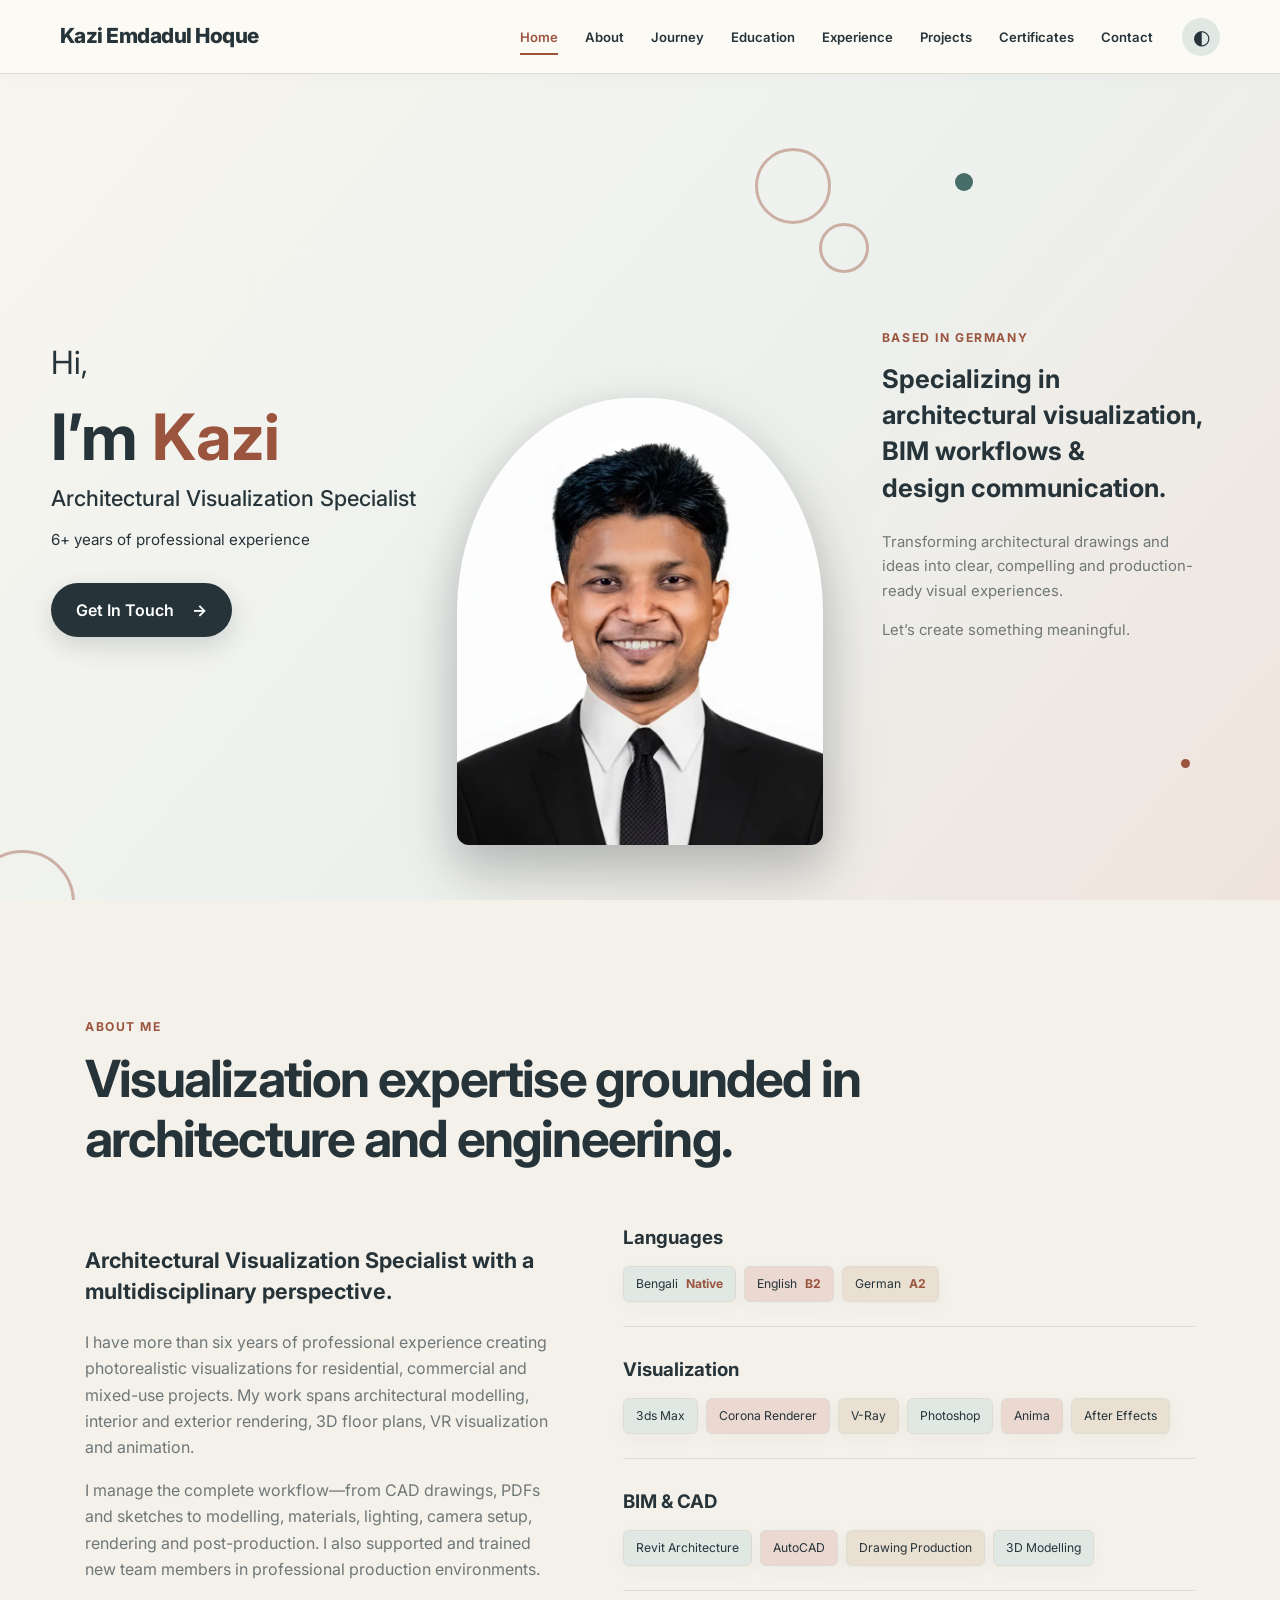
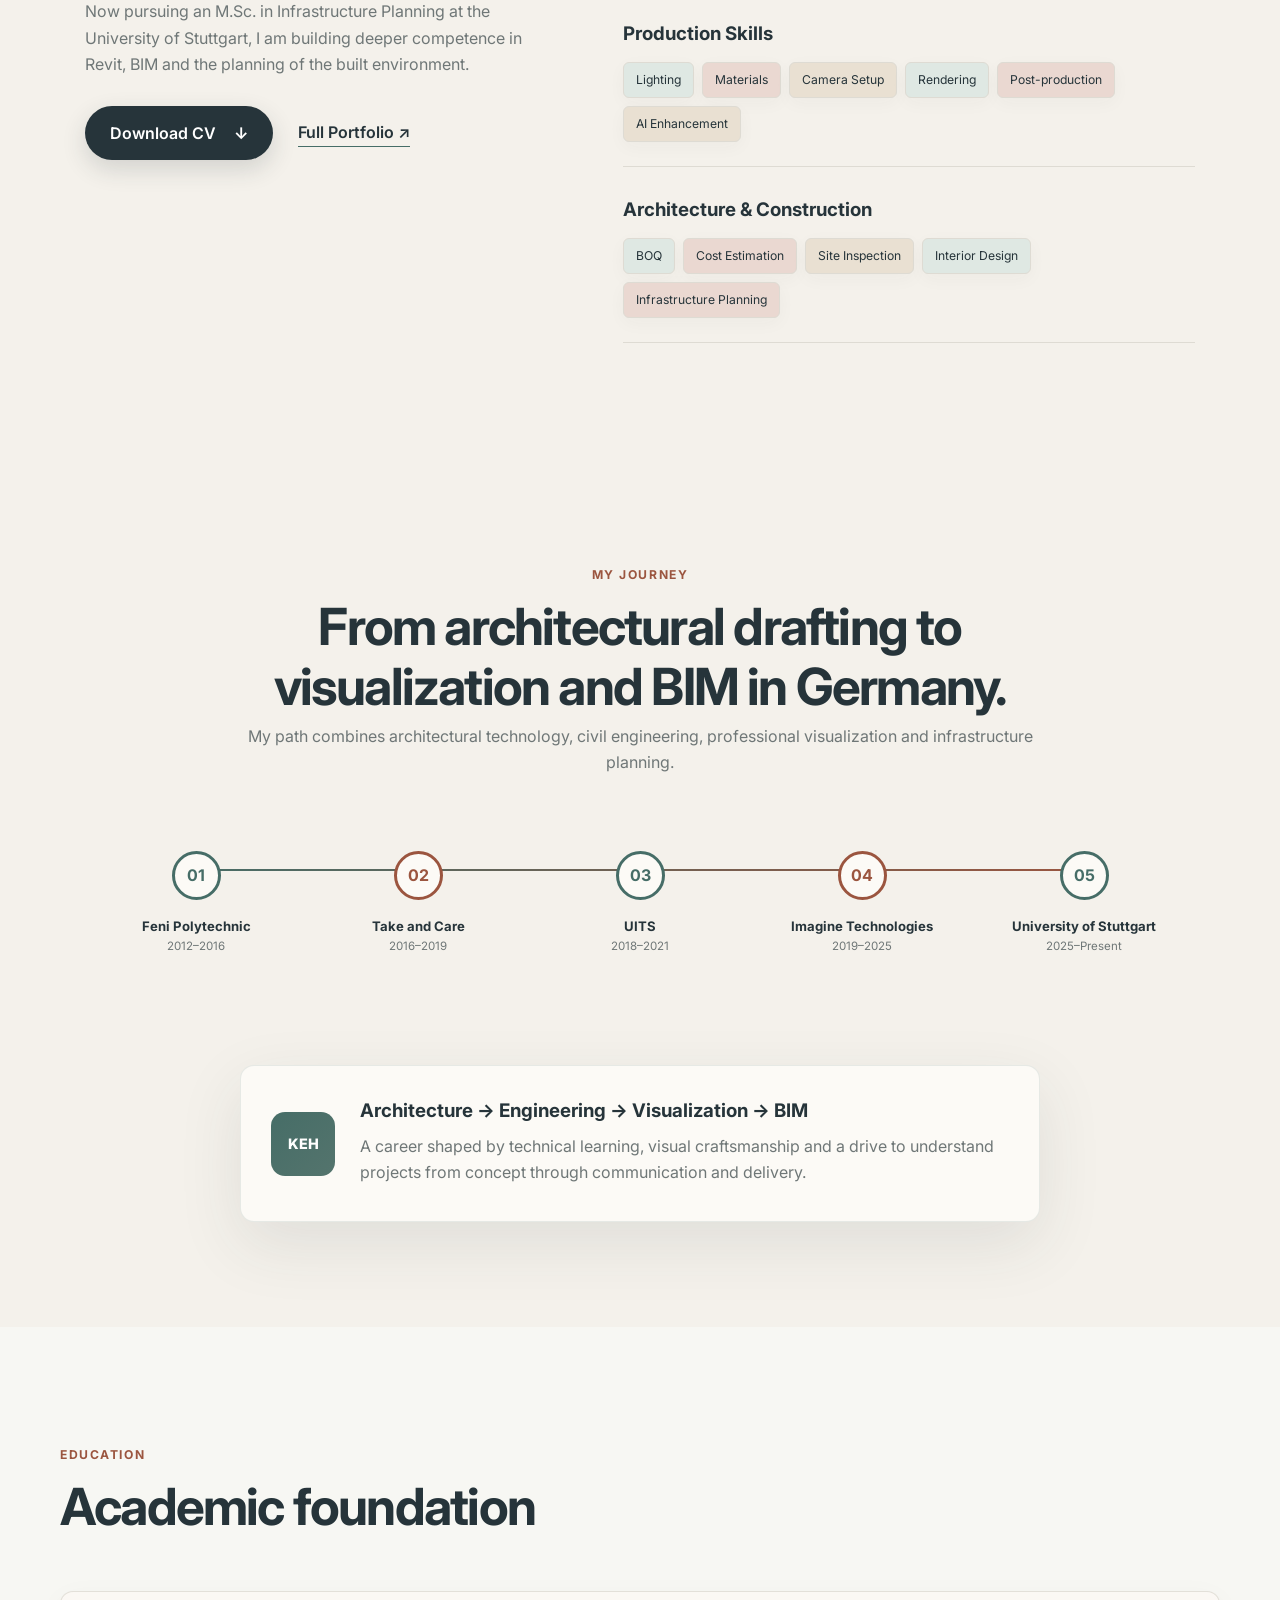
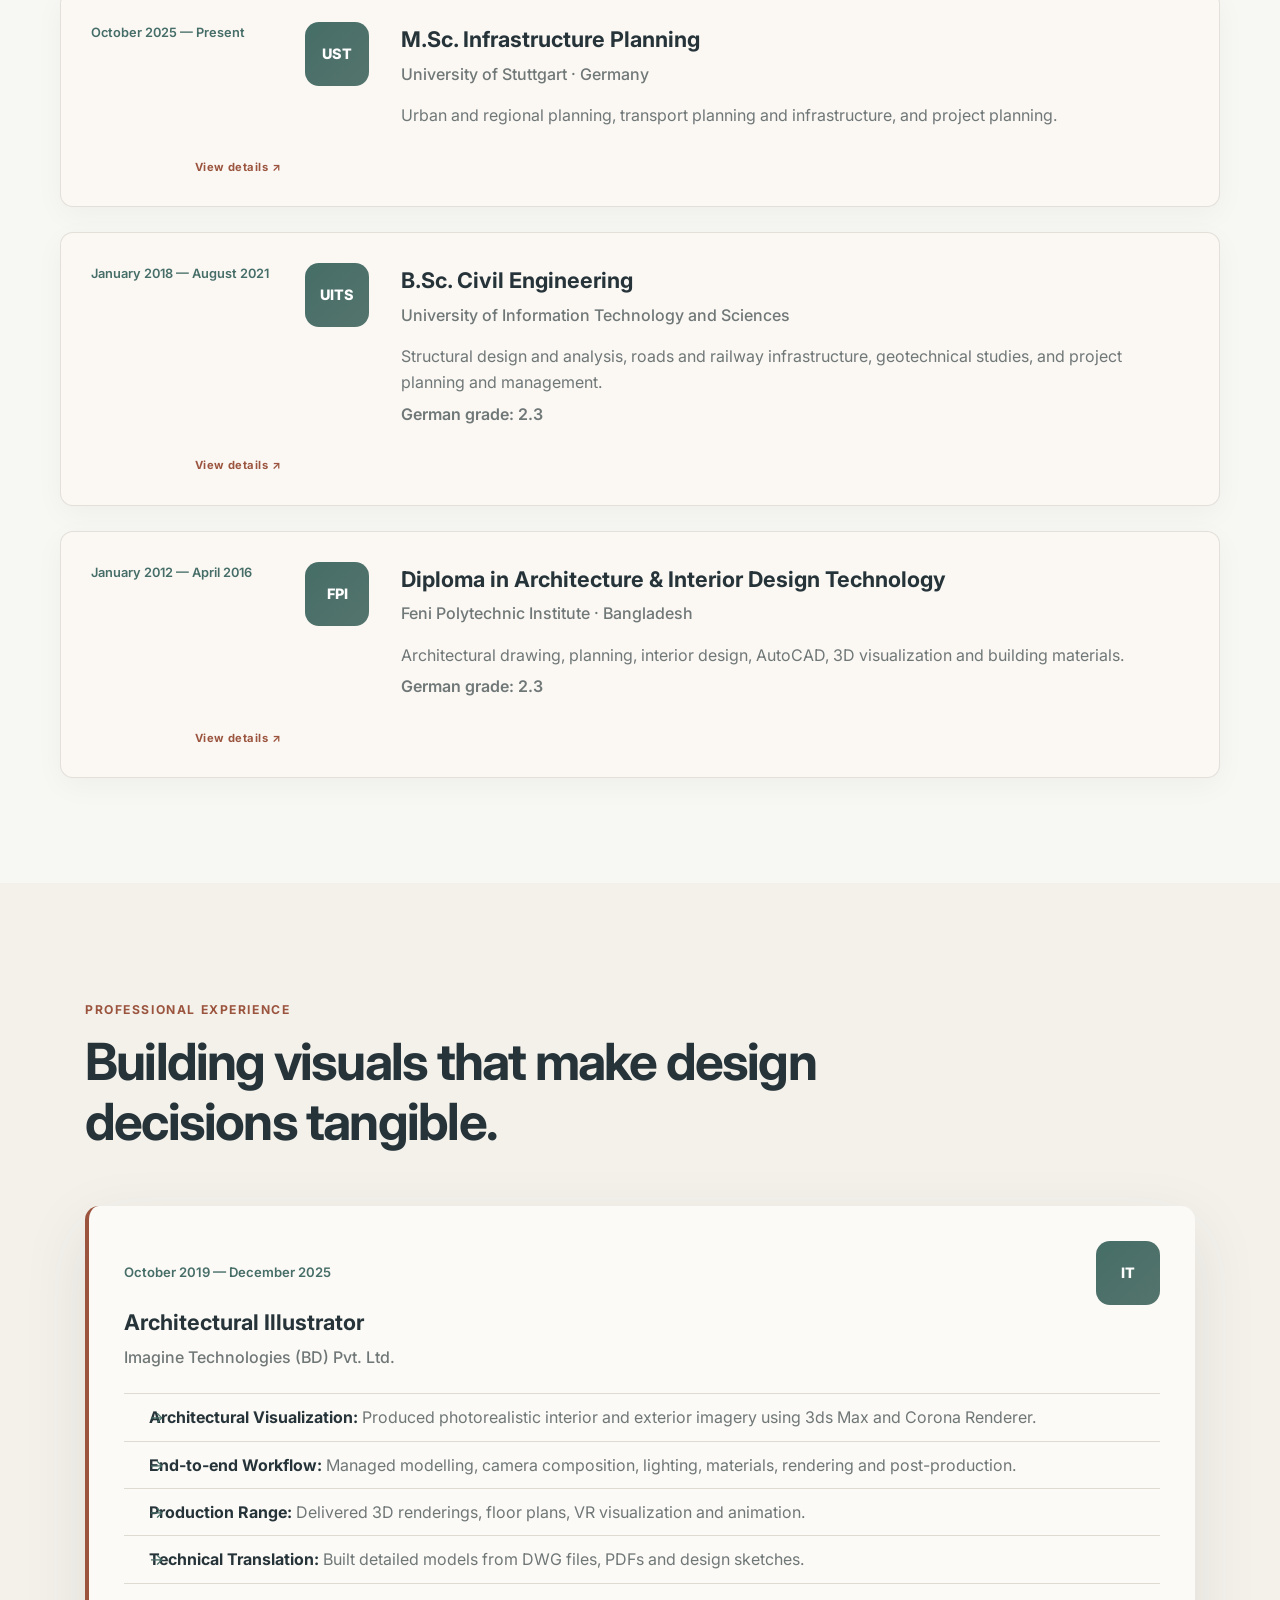
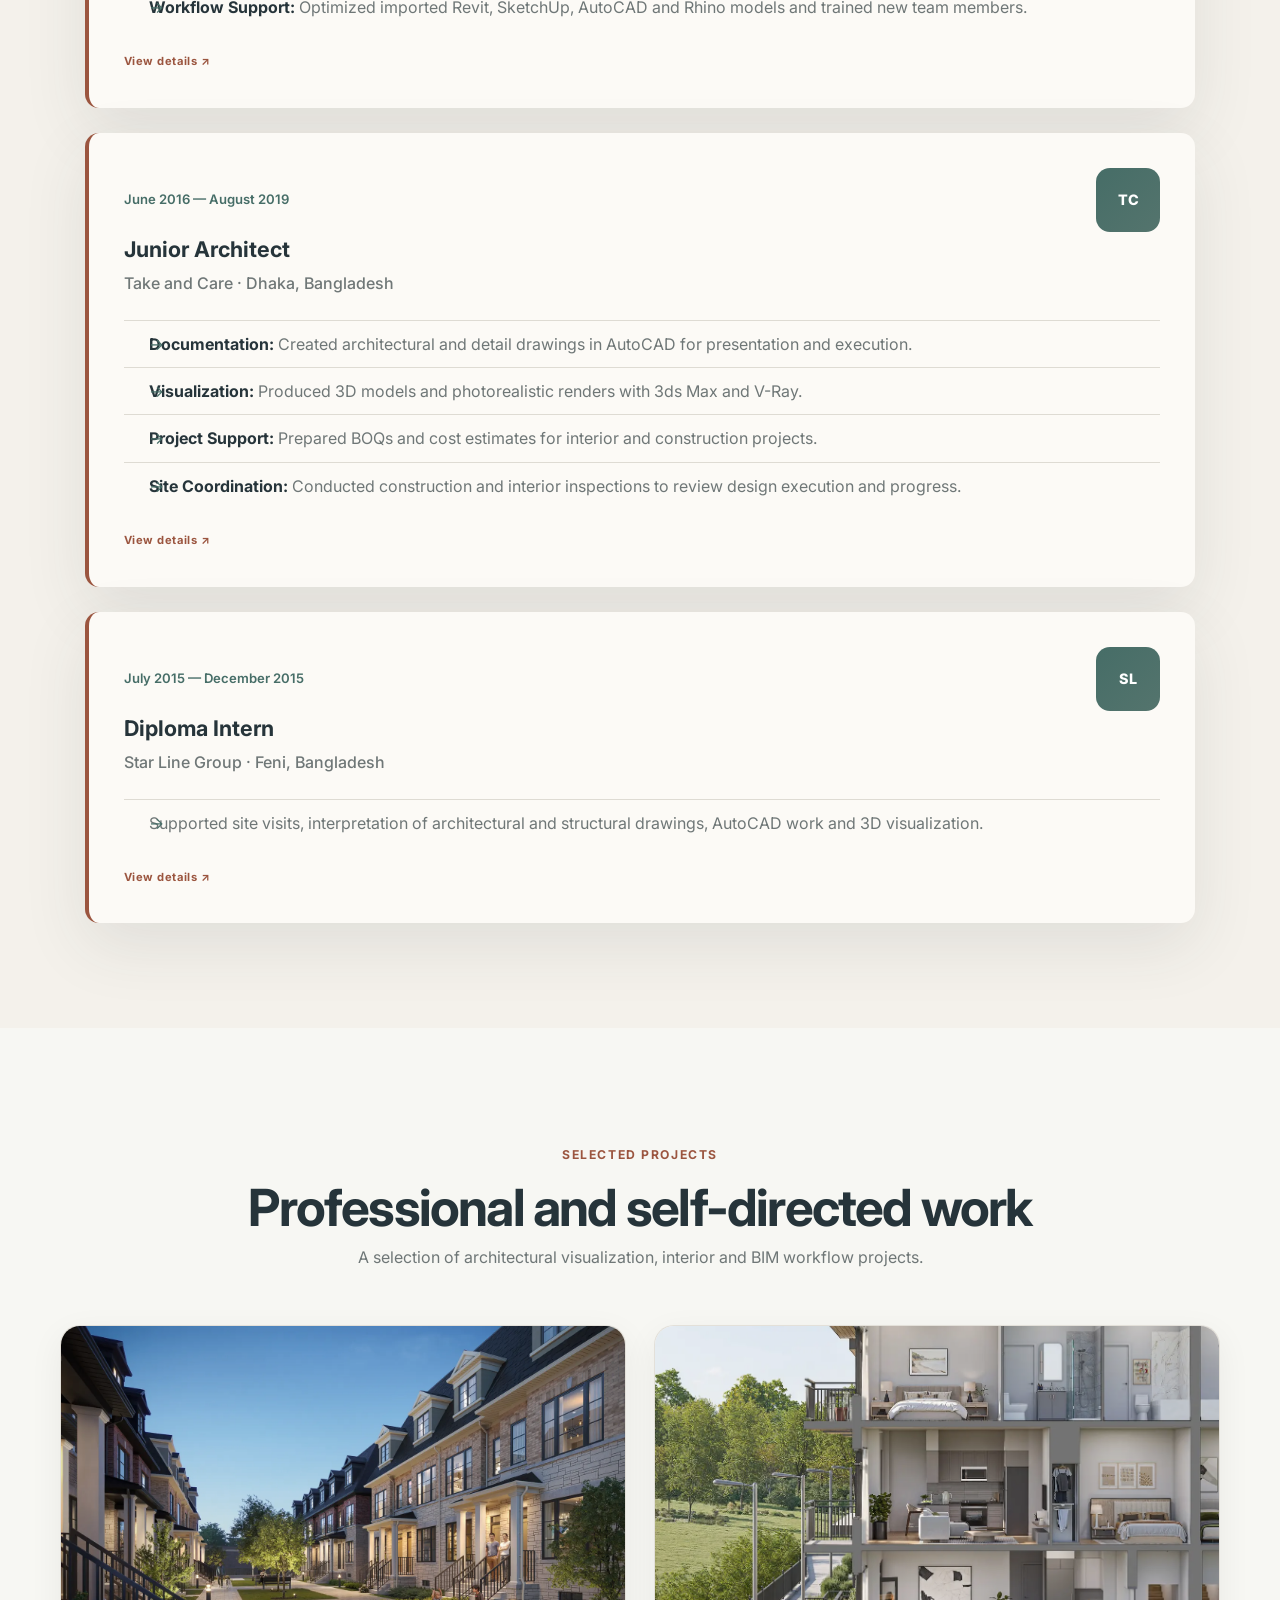
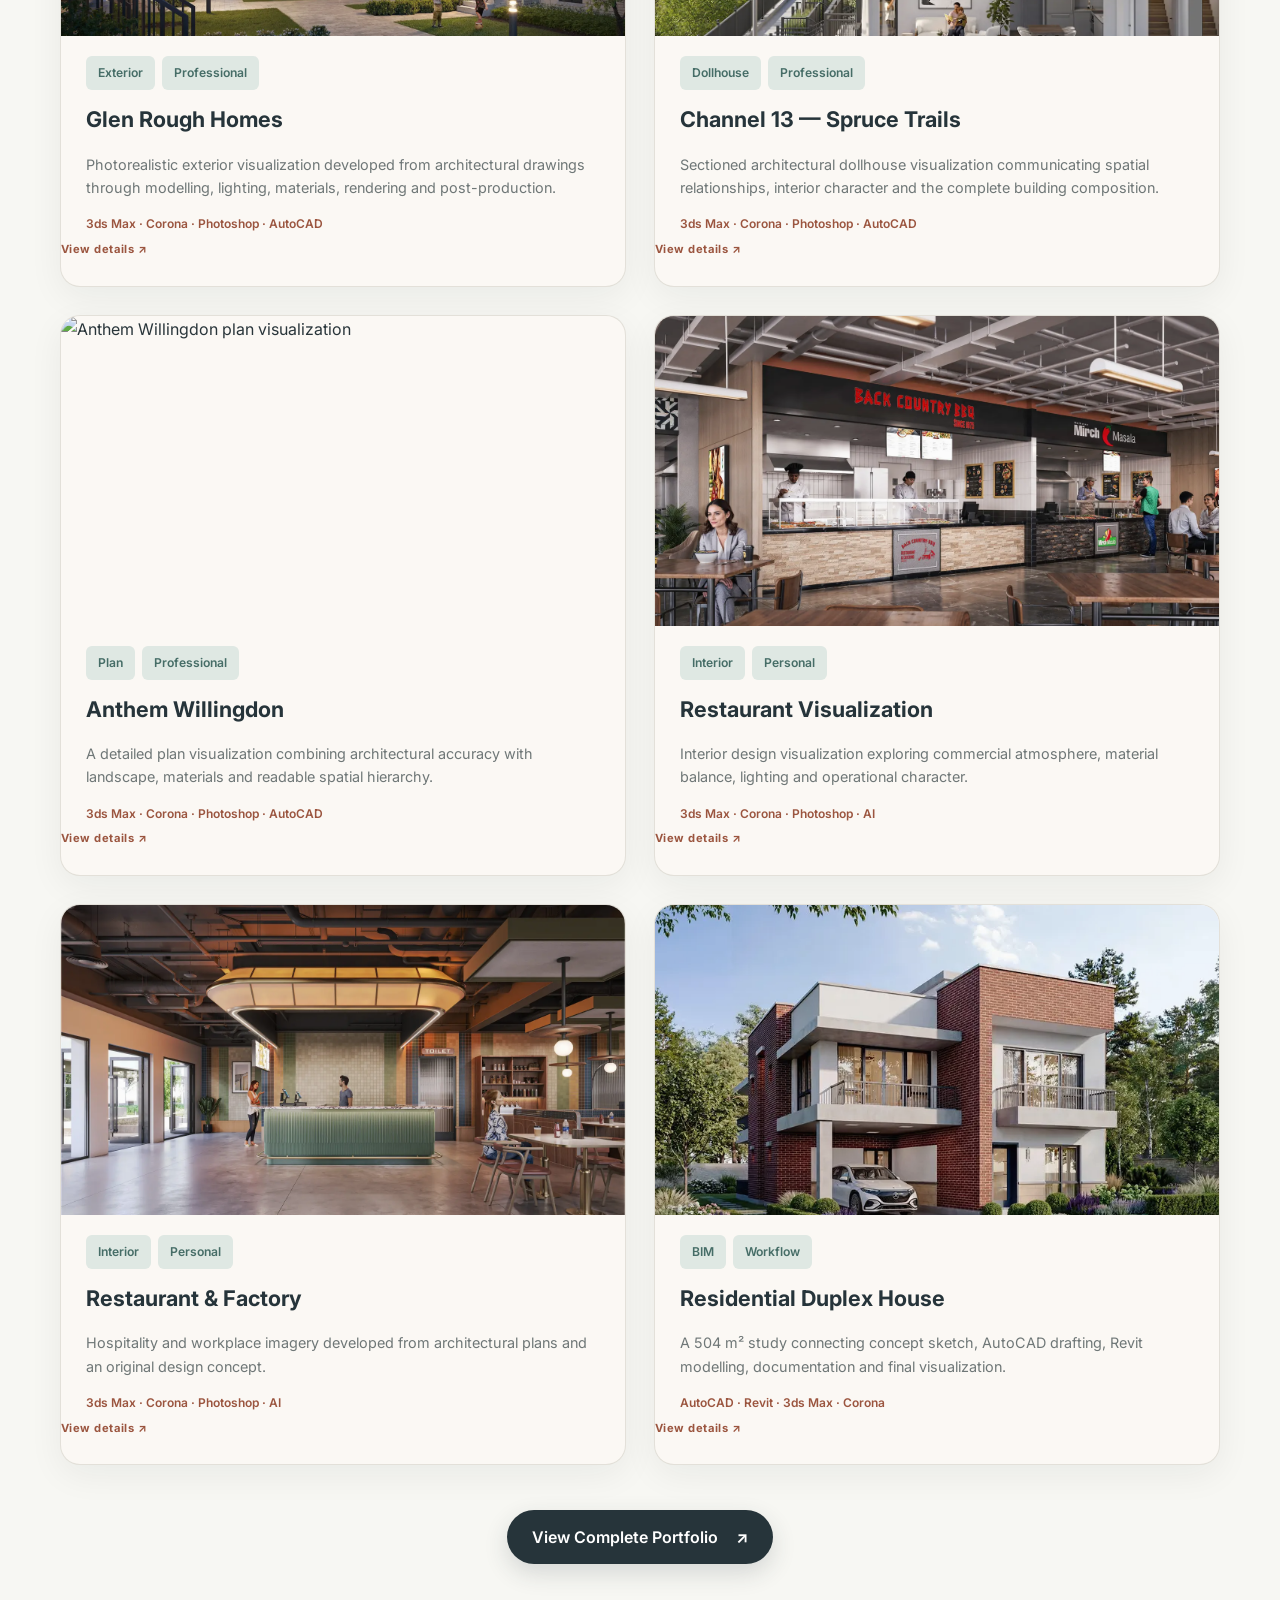
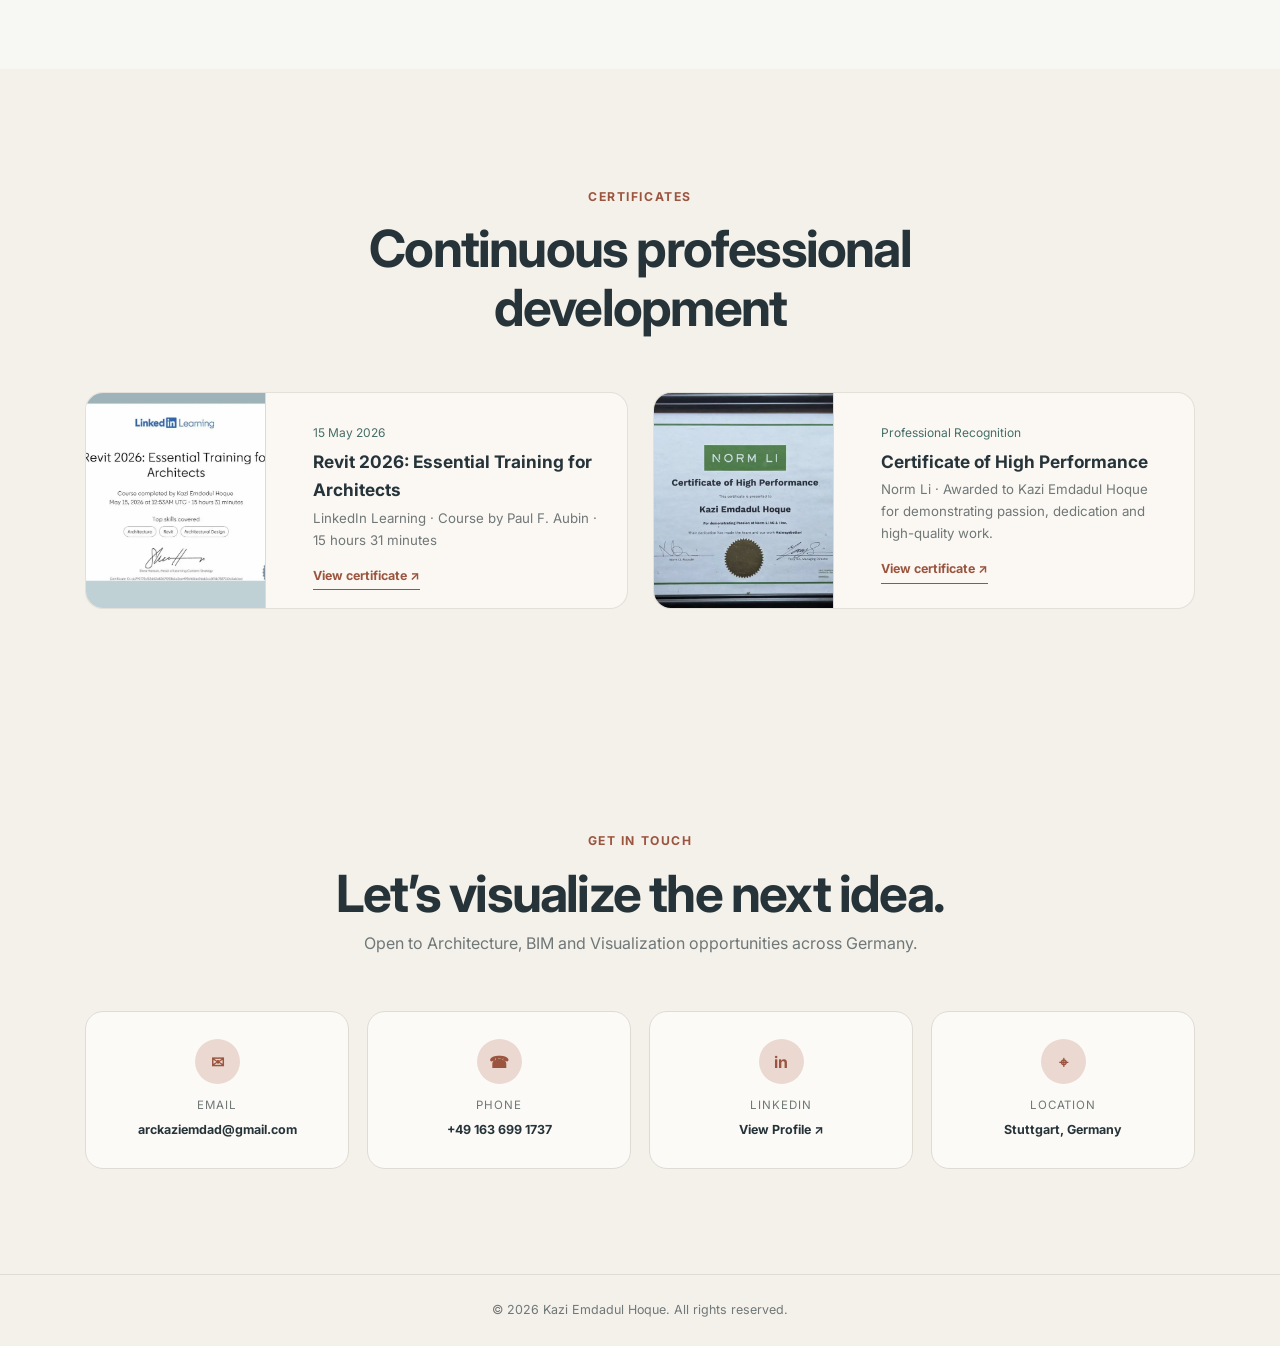
==== index.html @ 957499d1 "Publish final professional portfolio website" ====
<!doctype html>
<html lang="en">
<head>
  <meta charset="utf-8"><meta name="viewport" content="width=device-width,initial-scale=1">
  <meta name="description" content="Kazi Emdadul Hoque — Architectural Visualization Specialist, 3D Artist and BIM-focused Infrastructure Planning student in Stuttgart.">
  <title>Kazi Emdadul Hoque | Architectural Visualization & BIM</title>
  <link rel="preconnect" href="https://fonts.googleapis.com"><link rel="preconnect" href="https://fonts.gstatic.com" crossorigin>
  <link href="https://fonts.googleapis.com/css2?family=Inter:wght@400;500;600;700;800&display=swap" rel="stylesheet"><link rel="stylesheet" href="assets/style.css"><link rel="stylesheet" href="assets/refinements.css">
</head>
<body>
  <header class="topbar">
    <a class="brand" href="#home">Kazi Emdadul Hoque</a>
    <button class="menu" aria-label="Open navigation"><span></span><span></span><span></span></button>
    <nav><a href="#home">Home</a><a href="#about">About</a><a href="#journey">Journey</a><a href="#education">Education</a><a href="#experience">Experience</a><a href="#projects">Projects</a><a href="#certificates">Certificates</a><a href="#contact">Contact</a></nav>
    <button class="theme" aria-label="Toggle theme">◐</button>
  </header>

  <main>
    <section class="hero" id="home">
      <div class="shape s1"></div><div class="shape s2"></div><div class="shape s3"></div><div class="dot d1"></div><div class="dot d2"></div>
      <div class="hero-left reveal"><p class="hello">Hi,</p><h1>I’m <span>Kazi</span></h1><h2>Architectural Visualization Specialist</h2><p class="exp">6+ years of professional experience</p><a class="btn" href="#contact">Get In Touch <b>→</b></a></div>
      <div class="hero-photo reveal"><div class="photo-halo"></div><img src="assets/images/kazi-emdadul-hoque.webp" alt="Kazi Emdadul Hoque"></div>
      <div class="hero-right reveal"><p class="accent-label">BASED IN GERMANY</p><h3>Specializing in<br>architectural visualization,<br>BIM workflows &<br>design communication.</h3><p>Transforming architectural drawings and ideas into clear, compelling and production-ready visual experiences.</p><p>Let’s create something meaningful.</p></div>
    </section>

    <section class="section" id="about">
      <div class="section-head reveal"><p>ABOUT ME</p><h2>Visualization expertise grounded in architecture and engineering.</h2></div>
      <div class="about-grid">
        <div class="about-copy reveal"><h3>Architectural Visualization Specialist with a multidisciplinary perspective.</h3><p>I have more than six years of professional experience creating photorealistic visualizations for residential, commercial and mixed-use projects. My work spans architectural modelling, interior and exterior rendering, 3D floor plans, VR visualization and animation.</p><p>I manage the complete workflow—from CAD drawings, PDFs and sketches to modelling, materials, lighting, camera setup, rendering and post-production. I also supported and trained new team members in professional production environments.</p><p>Now pursuing an M.Sc. in Infrastructure Planning at the University of Stuttgart, I am building deeper competence in Revit, BIM and the planning of the built environment.</p><div class="about-actions"><a class="btn" href="assets/docs/Kazi-Emdadul-Hoque-CV.pdf" target="_blank">Download CV <b>↓</b></a><a class="link" href="assets/docs/Kazi-Emdadul-Hoque-Portfolio.pdf" target="_blank">Full Portfolio ↗</a></div></div>
        <div class="skill-stack reveal">
          <article><h3>Languages</h3><div class="chips"><span>Bengali <b>Native</b></span><span>English <b>B2</b></span><span>German <b>A2</b></span></div></article>
          <article><h3>Visualization</h3><div class="chips"><span>3ds Max</span><span>Corona Renderer</span><span>V-Ray</span><span>Photoshop</span><span>Anima</span><span>After Effects</span></div></article>
          <article><h3>BIM & CAD</h3><div class="chips"><span>Revit Architecture</span><span>AutoCAD</span><span>Drawing Production</span><span>3D Modelling</span></div></article>
          <article><h3>Production Skills</h3><div class="chips"><span>Lighting</span><span>Materials</span><span>Camera Setup</span><span>Rendering</span><span>Post-production</span><span>AI Enhancement</span></div></article>
          <article><h3>Architecture & Construction</h3><div class="chips"><span>BOQ</span><span>Cost Estimation</span><span>Site Inspection</span><span>Interior Design</span><span>Infrastructure Planning</span></div></article>
        </div>
      </div>
    </section>

    <section class="section journey" id="journey">
      <div class="section-head center reveal"><p>MY JOURNEY</p><h2>From architectural drafting to visualization and BIM in Germany.</h2><span>My path combines architectural technology, civil engineering, professional visualization and infrastructure planning.</span></div>
      <div class="journey-line reveal">
        <a href="#diploma"><i>01</i><strong>Feni Polytechnic</strong><span>2012–2016</span><small>View education ↓</small></a>
        <a href="#take-care"><i>02</i><strong>Take and Care</strong><span>2016–2019</span><small>View experience ↓</small></a>
        <a href="#bsc"><i>03</i><strong>UITS</strong><span>2018–2021</span><small>View education ↓</small></a>
        <a href="#imagine"><i>04</i><strong>Imagine Technologies</strong><span>2019–2025</span><small>View experience ↓</small></a>
        <a href="#msc"><i>05</i><strong>University of Stuttgart</strong><span>2025–Present</span><small>View education ↓</small></a>
      </div>
      <div class="journey-card reveal"><div class="logo-tile">KEH</div><div><h3>Architecture → Engineering → Visualization → BIM</h3><p>A career shaped by technical learning, visual craftsmanship and a drive to understand projects from concept through communication and delivery.</p></div></div>
    </section>

    <section class="section alt" id="education">
      <div class="section-head reveal"><p>EDUCATION</p><h2>Academic foundation</h2></div>
      <div class="card-list">
        <article class="info-card reveal" id="msc"><div class="date">October 2025 — Present</div><div class="logo-tile">UST</div><div><h3>M.Sc. Infrastructure Planning</h3><h4>University of Stuttgart · Germany</h4><p>Urban and regional planning, transport planning and infrastructure, and project planning.</p></div></article>
        <article class="info-card reveal" id="bsc"><div class="date">January 2018 — August 2021</div><div class="logo-tile">UITS</div><div><h3>B.Sc. Civil Engineering</h3><h4>University of Information Technology and Sciences</h4><p>Structural design and analysis, roads and railway infrastructure, geotechnical studies, and project planning and management.</p><p class="meta">German grade: 2.3</p></div></article>
        <article class="info-card reveal" id="diploma"><div class="date">January 2012 — April 2016</div><div class="logo-tile">FPI</div><div><h3>Diploma in Architecture & Interior Design Technology</h3><h4>Feni Polytechnic Institute · Bangladesh</h4><p>Architectural drawing, planning, interior design, AutoCAD, 3D visualization and building materials.</p><p class="meta">German grade: 2.3</p></div></article>
      </div>
    </section>

    <section class="section" id="experience">
      <div class="section-head reveal"><p>PROFESSIONAL EXPERIENCE</p><h2>Building visuals that make design decisions tangible.</h2></div>
      <div class="experience-list">
        <article class="experience-card reveal"><div class="experience-top"><span>October 2019 — December 2025</span><div class="logo-tile">IT</div></div><h3>Architectural Illustrator</h3><h4>Imagine Technologies (BD) Pvt. Ltd.</h4><ul><li><b>Architectural Visualization:</b> Produced photorealistic interior and exterior imagery using 3ds Max and Corona Renderer.</li><li><b>End-to-end Workflow:</b> Managed modelling, camera composition, lighting, materials, rendering and post-production.</li><li><b>Production Range:</b> Delivered 3D renderings, floor plans, VR visualization and animation.</li><li><b>Technical Translation:</b> Built detailed models from DWG files, PDFs and design sketches.</li><li><b>Workflow Support:</b> Optimized imported Revit, SketchUp, AutoCAD and Rhino models and trained new team members.</li></ul></article>
        <article class="experience-card reveal"><div class="experience-top"><span>June 2016 — August 2019</span><div class="logo-tile">TC</div></div><h3>Junior Architect</h3><h4>Take and Care · Dhaka, Bangladesh</h4><ul><li><b>Documentation:</b> Created architectural and detail drawings in AutoCAD for presentation and execution.</li><li><b>Visualization:</b> Produced 3D models and photorealistic renders with 3ds Max and V-Ray.</li><li><b>Project Support:</b> Prepared BOQs and cost estimates for interior and construction projects.</li><li><b>Site Coordination:</b> Conducted construction and interior inspections to review design execution and progress.</li></ul></article>
        <article class="experience-card reveal"><div class="experience-top"><span>July 2015 — December 2015</span><div class="logo-tile">SL</div></div><h3>Diploma Intern</h3><h4>Star Line Group · Feni, Bangladesh</h4><ul><li>Supported site visits, interpretation of architectural and structural drawings, AutoCAD work and 3D visualization.</li></ul></article>
      </div>
    </section>

    <section class="section alt" id="projects">
      <div class="section-head center reveal"><p>SELECTED PROJECTS</p><h2>Professional and self-directed work</h2><span>A selection of architectural visualization, interior and BIM workflow projects.</span></div>
      <div class="project-grid">
        <article class="project-card reveal"><img src="assets/images/glen-rough.webp" alt="Glen Rough Homes exterior render" loading="lazy"><div class="tags"><span>Exterior</span><span>Professional</span></div><h3>Glen Rough Homes</h3><p>Photorealistic exterior visualization developed from architectural drawings through modelling, lighting, materials, rendering and post-production.</p><div class="tools">3ds Max · Corona · Photoshop · AutoCAD</div></article>
        <article class="project-card reveal"><img src="assets/images/channel-13.webp" alt="Channel 13 Spruce Trails dollhouse render" loading="lazy"><div class="tags"><span>Dollhouse</span><span>Professional</span></div><h3>Channel 13 — Spruce Trails</h3><p>Sectioned architectural dollhouse visualization communicating spatial relationships, interior character and the complete building composition.</p><div class="tools">3ds Max · Corona · Photoshop · AutoCAD</div></article>
        <article class="project-card reveal"><img src="assets/images/anthem-willingdon.webp" alt="Anthem Willingdon plan visualization" loading="lazy"><div class="tags"><span>Plan</span><span>Professional</span></div><h3>Anthem Willingdon</h3><p>A detailed plan visualization combining architectural accuracy with landscape, materials and readable spatial hierarchy.</p><div class="tools">3ds Max · Corona · Photoshop · AutoCAD</div></article>
        <article class="project-card reveal"><img src="assets/images/restaurant-counter.webp" alt="Restaurant visualization" loading="lazy"><div class="tags"><span>Interior</span><span>Personal</span></div><h3>Restaurant Visualization</h3><p>Interior design visualization exploring commercial atmosphere, material balance, lighting and operational character.</p><div class="tools">3ds Max · Corona · Photoshop · AI</div></article>
        <article class="project-card reveal"><img src="assets/images/factory-interior.webp" alt="Factory reception visualization" loading="lazy"><div class="tags"><span>Interior</span><span>Personal</span></div><h3>Restaurant & Factory</h3><p>Hospitality and workplace imagery developed from architectural plans and an original design concept.</p><div class="tools">3ds Max · Corona · Photoshop · AI</div></article>
        <article class="project-card reveal"><img src="assets/images/duplex-render.webp" alt="Residential duplex visualization" loading="lazy"><div class="tags"><span>BIM</span><span>Workflow</span></div><h3>Residential Duplex House</h3><p>A 504 m² study connecting concept sketch, AutoCAD drafting, Revit modelling, documentation and final visualization.</p><div class="tools">AutoCAD · Revit · 3ds Max · Corona</div></article>
      </div>
      <div class="center-action"><a class="btn" href="assets/docs/Kazi-Emdadul-Hoque-Portfolio.pdf" target="_blank">View Complete Portfolio <b>↗</b></a></div>
    </section>

    <section class="section" id="certificates">
      <div class="section-head center reveal"><p>CERTIFICATES</p><h2>Continuous professional development</h2></div>
      <div class="certificate-grid">
        <article class="certificate reveal">
          <img class="certificate-preview" src="assets/images/certificate-revit.webp" alt="Revit 2026 Essential Training for Architects certificate" loading="lazy">
          <div><span>15 May 2026</span><h3>Revit 2026: Essential Training for Architects</h3><p>LinkedIn Learning · Course by Paul F. Aubin · 15 hours 31 minutes</p><a class="certificate-link" href="assets/docs/Revit-2026-Essential-Training-Certificate.pdf" target="_blank" rel="noopener">View certificate ↗</a></div>
        </article>
        <article class="certificate reveal">
          <img class="certificate-preview" src="assets/images/certificate-norm-li.webp" alt="Norm Li Certificate of High Performance" loading="lazy">
          <div><span>Professional Recognition</span><h3>Certificate of High Performance</h3><p>Norm Li · Awarded to Kazi Emdadul Hoque for demonstrating passion, dedication and high-quality work.</p><a class="certificate-link" href="assets/docs/Norm-Li-Certificate-of-High-Performance.pdf" target="_blank" rel="noopener">View certificate ↗</a></div>
        </article>
      </div>
    </section>

    <section class="contact section" id="contact">
      <div class="section-head center reveal"><p>GET IN TOUCH</p><h2>Let’s visualize the next idea.</h2><span>Open to Architecture, BIM and Visualization opportunities across Germany.</span></div>
      <div class="contact-grid reveal"><a href="mailto:arckaziemdad@gmail.com"><i>✉</i><span>Email</span><b>arckaziemdad@gmail.com</b></a><a href="tel:+491636991737"><i>☎</i><span>Phone</span><b>+49 163 699 1737</b></a><a href="https://www.linkedin.com/in/kazi-emdadul-hoque-14b512336" target="_blank"><i>in</i><span>LinkedIn</span><b>View Profile ↗</b></a><div><i>⌖</i><span>Location</span><b>Stuttgart, Germany</b></div></div>
    </section>
    <dialog class="detail-dialog" id="detail-dialog" aria-labelledby="detail-title">
      <button class="dialog-close" aria-label="Close details">×</button>
      <div class="dialog-content"></div>
    </dialog>
  </main>
  <footer>© <span id="year"></span> Kazi Emdadul Hoque. All rights reserved.</footer>
  <script src="assets/main.js"></script>
</body>
</html>
---- assets/style.css ----
:root{--accent:#13b98a;--accent2:#82e2c4;--bg:#f4f6f7;--surface:#fff;--text:#121619;--muted:#667078;--line:#dfe4e6;--shadow:0 18px 55px rgba(20,35,40,.09)}*{box-sizing:border-box}html{scroll-behavior:smooth;scroll-padding-top:76px}body{margin:0;background:var(--bg);color:var(--text);font-family:Inter,sans-serif;line-height:1.65;transition:.3s}body.dark{--bg:#101719;--surface:#172124;--text:#eef5f3;--muted:#a4b0ad;--line:#2c393c;--shadow:0 18px 55px rgba(0,0,0,.3)}a{color:inherit;text-decoration:none}img{display:block;width:100%}.topbar{height:74px;background:color-mix(in srgb,var(--bg) 91%,transparent);backdrop-filter:blur(12px);display:flex;align-items:center;padding:0 max(4vw,calc((100vw - 1160px)/2));position:sticky;top:0;z-index:30;border-bottom:1px solid var(--line)}.brand{font-size:1.3rem;font-weight:800;margin-right:auto}.topbar nav{display:flex;gap:27px;align-items:center}.topbar nav a{font-size:.82rem;font-weight:600}.topbar nav a:hover{color:var(--accent)}.theme{margin-left:29px;border:0;background:none;color:var(--text);font-size:1.25rem;cursor:pointer}.menu{display:none}.hero{min-height:calc(100vh - 74px);display:grid;grid-template-columns:1fr 1fr 1fr;align-items:center;gap:3vw;padding:55px max(4vw,calc((100vw - 1280px)/2));position:relative;overflow:hidden;background:linear-gradient(135deg,#f7f9fa 0%,#e8edf0 100%)}body.dark .hero{background:linear-gradient(135deg,#11191b,#192629)}.hero-left,.hero-right,.hero-photo{position:relative;z-index:2}.hello{font-size:2rem;margin:0}.hero h1{font-size:clamp(3rem,5vw,5rem);line-height:1;margin:15px 0}.hero h1 span{color:var(--accent)}.hero h2{font-size:clamp(1.15rem,1.7vw,1.55rem);font-weight:500;line-height:1.3;margin:0 0 8px}.exp{font-size:.95rem}.btn{display:inline-flex;gap:18px;align-items:center;background:var(--accent);color:#fff;padding:14px 25px;border-radius:7px;font-weight:600;box-shadow:0 7px 20px rgba(19,185,138,.25);transition:.25s}.btn:hover{transform:translateY(-2px);background:#0da77b}.hero-left .btn{margin-top:15px}.hero-photo{align-self:end}.hero-photo img{max-width:410px;margin:auto;aspect-ratio:.82;object-fit:cover;object-position:center top;border-radius:48% 48% 12px 12px;filter:drop-shadow(0 18px 20px rgba(20,30,35,.18));position:relative}.photo-halo{position:absolute;width:78%;aspect-ratio:1;border:3px solid var(--accent);border-radius:50%;top:8%;left:11%;opacity:.55}.hero-right{padding:20px}.accent-label,.section-head>p{color:var(--accent);letter-spacing:.13em;font-size:.76rem;font-weight:700}.hero-right h3{font-size:clamp(1.35rem,2vw,2rem);line-height:1.42;margin:10px 0 24px}.hero-right>p:not(.accent-label){color:var(--muted);font-size:.93rem}.shape{position:absolute;border:3px solid var(--accent);border-radius:50%;opacity:.65}.s1{width:76px;height:76px;top:9%;left:59%}.s2{width:50px;height:50px;top:18%;left:64%}.s3{width:105px;height:105px;bottom:-55px;left:-30px;border-color:#cfd8da}.dot{position:absolute;border-radius:50%;background:var(--accent)}.d1{width:18px;height:18px;right:24%;top:12%}.d2{width:9px;height:9px;right:7%;bottom:16%;background:#252b2c}.section{max-width:1160px;margin:auto;padding:105px 25px}.section.alt{max-width:none;background:var(--surface);padding-left:max(25px,calc((100vw - 1160px)/2));padding-right:max(25px,calc((100vw - 1160px)/2))}.section-head{max-width:820px;margin-bottom:55px}.section-head h2{font-size:clamp(2rem,4vw,3.6rem);line-height:1.16;margin:7px 0}.section-head>span{color:var(--muted)}.section-head.center{text-align:center;margin-left:auto;margin-right:auto}.about-grid{display:grid;grid-template-columns:.9fr 1.1fr;gap:70px}.about-copy h3{font-size:1.35rem;line-height:1.45}.about-copy p{color:var(--muted)}.about-actions{display:flex;gap:25px;align-items:center;margin-top:28px}.link{border-bottom:1px solid var(--accent);font-weight:600}.skill-stack{display:grid;gap:28px}.skill-stack article{border-bottom:1px solid var(--line);padding-bottom:24px}.skill-stack h3{margin:0 0 12px}.chips{display:flex;flex-wrap:wrap;gap:8px}.chips span,.tags span{background:color-mix(in srgb,var(--accent) 12%,var(--surface));color:var(--text);padding:7px 12px;border-radius:6px;font-size:.76rem}.chips b{color:var(--accent);margin-left:5px}.journey-line{display:grid;grid-template-columns:repeat(5,1fr);position:relative;margin:70px 0}.journey-line:before{content:"";position:absolute;left:8%;right:8%;top:23px;height:2px;background:linear-gradient(90deg,var(--accent),var(--accent2))}.journey-line div{text-align:center;position:relative}.journey-line i{width:47px;height:47px;display:grid;place-items:center;background:var(--surface);border:3px solid var(--accent);border-radius:50%;font-style:normal;font-weight:700;color:var(--accent);margin:0 auto 16px;position:relative}.journey-line strong,.journey-line span{display:block}.journey-line strong{font-size:.82rem}.journey-line span{font-size:.72rem;color:var(--muted)}.journey-card{max-width:800px;margin:55px auto 0;background:var(--surface);box-shadow:var(--shadow);border-radius:14px;padding:30px;display:flex;gap:25px;align-items:center}.logo-tile{width:64px;height:64px;min-width:64px;border-radius:10px;background:linear-gradient(135deg,var(--accent),#087f61);color:#fff;display:grid;place-items:center;font-weight:800;font-size:.9rem}.journey-card h3{margin:0}.journey-card p{margin:6px 0;color:var(--muted)}.card-list,.experience-list{display:grid;gap:25px}.info-card{background:var(--bg);border:1px solid var(--line);border-radius:13px;padding:30px;display:grid;grid-template-columns:190px 72px 1fr;gap:24px;box-shadow:0 8px 30px rgba(20,35,40,.04)}.date{color:var(--accent);font-size:.8rem;font-weight:600}.info-card h3,.experience-card h3{font-size:1.35rem;margin:0}.info-card h4,.experience-card h4{margin:3px 0 15px;font-weight:500;color:var(--muted)}.info-card p{margin:5px 0;color:var(--muted)}.meta{font-weight:600}.experience-card{background:var(--surface);border-radius:14px;padding:35px;box-shadow:var(--shadow);border-left:4px solid var(--accent)}.experience-top{display:flex;justify-content:space-between;align-items:center}.experience-top>span{color:var(--accent);font-size:.82rem;font-weight:600}.experience-card ul{padding:0;list-style:none;margin-top:23px}.experience-card li{padding:10px 0 10px 25px;border-top:1px solid var(--line);color:var(--muted);position:relative}.experience-card li:before{content:"→";position:absolute;left:0:0;color:var(--accent)}.experience-card b{color:var(--text)}.project-grid{display:grid;grid-template-columns:repeat(2,1fr);gap:28px}.project-card{background:var(--bg);border:1px solid var(--line);border-radius:15px;overflow:hidden;box-shadow:0 10px 35px rgba(20,35,40,.06);padding-bottom:25px;transition:.3s}.project-card:hover{transform:translateY(-5px);box-shadow:var(--shadow)}.project-card>img{height:310px;object-fit:cover}.project-card h3,.project-card p,.project-card .tools,.project-card .tags{margin-left:25px;margin-right:25px}.tags{display:flex;gap:7px;margin-top:20px}.tags span{color:var(--accent);font-weight:600}.project-card h3{font-size:1.35rem;margin-top:12px;margin-bottom:8px}.project-card p{color:var(--muted);font-size:.9rem}.tools{font-size:.75rem;font-weight:600;color:var(--accent)}.center-action{text-align:center;margin-top:45px}.certificate-grid{display:grid;grid-template-columns:repeat(2,1fr);gap:25px}.certificate{background:var(--surface);border:1px solid var(--line);border-radius:12px;padding:28px;display:flex;gap:22px;align-items:center}.award{width:58px;height:58px;border-radius:50%;background:var(--accent);color:white;display:grid;place-items:center;font-weight:800}.certificate span{color:var(--accent);font-size:.75rem}.certificate h3{margin:3px 0;font-size:1.08rem}.certificate p{margin:0;color:var(--muted);font-size:.83rem}.contact-grid{display:grid;grid-template-columns:repeat(4,1fr);gap:18px}.contact-grid>a,.contact-grid>div{background:var(--surface);border:1px solid var(--line);border-radius:12px;text-align:center;padding:27px 15px;transition:.25s}.contact-grid>a:hover{border-color:var(--accent);transform:translateY(-3px)}.contact-grid i{width:45px;height:45px;border-radius:50%;background:color-mix(in srgb,var(--accent) 15%,var(--surface));color:var(--accent);display:grid;place-items:center;margin:0 auto 12px;font-style:normal;font-weight:700}.contact-grid span,.contact-grid b{display:block}.contact-grid span{font-size:.72rem;color:var(--muted);text-transform:uppercase;letter-spacing:.08em}.contact-grid b{font-size:.78rem;margin-top:5px}footer{text-align:center;border-top:1px solid var(--line);padding:25px;color:var(--muted);font-size:.78rem}.reveal{opacity:0;transform:translateY(24px);transition:.65s}.reveal.visible{opacity:1;transform:none}@media(max-width:950px){.topbar nav{display:none;position:absolute;top:74px;left:0;right:0;background:var(--surface);padding:25px;flex-direction:column;border-bottom:1px solid var(--line)}.topbar nav.open{display:flex}.menu{display:block;border:0;background:none;margin-right:12px}.menu span{display:block;width:23px;height:2px;background:var(--text);margin:4px}.theme{margin-left:0}.hero{grid-template-columns:1fr 1fr}.hero-left{padding:50px 0}.hero-photo{align-self:end}.hero-right{grid-column:1/-1;max-width:620px;padding:35px 0}.about-grid{grid-template-columns:1fr}.journey-line{grid-template-columns:1fr;gap:20px}.journey-line:before{top:0;bottom:0;left:23px;width:2px;height:auto}.journey-line div{text-align:left;display:grid;grid-template-columns:55px 1fr;align-items:center}.journey-line i{grid-row:1/3;margin:0}.journey-line span{grid-column:2}.contact-grid{grid-template-columns:1fr 1fr}}@media(max-width:620px){.topbar{padding:0 18px}.brand{font-size:1.05rem}.hero{display:block;padding:55px 25px 45px}.hero-photo{margin-top:40px}.hero-photo img{max-width:300px}.hero-right{padding-bottom:0}.section,.section.alt{padding:75px 20px}.about-actions{align-items:flex-start;flex-direction:column}.info-card{grid-template-columns:1fr}.project-grid,.certificate-grid,.contact-grid{grid-template-columns:1fr}.project-card>img{height:230px}.experience-card{padding:25px}.journey-card{align-items:flex-start}.shape,.dot{display:none}}
---- assets/refinements.css ----
:root {
  --accent: #466d67;
  --accent2: #9b553f;
  --bg: #f4f1eb;
  --surface: #fcfaf6;
  --text: #26343a;
  --muted: #6f7777;
  --line: #dedbd3;
  --shadow: 0 22px 65px rgba(53, 63, 63, .10);
  --soft-sage: #dfe8e3;
  --soft-rose: #ead8d1;
  --soft-sand: #e9e0d2;
  --deep-slate: #26343a;
}

body.dark {
  --bg: #182126;
  --surface: #202c31;
  --text: #f3f0e9;
  --muted: #b2bab8;
  --line: #38454a;
  --shadow: 0 22px 65px rgba(0, 0, 0, .32);
  --soft-sage: #2a3c3b;
  --soft-rose: #42332f;
  --soft-sand: #39362f;
}

body { background-image: linear-gradient(180deg, rgba(255,255,255,.45), transparent 420px); }
.topbar { background: color-mix(in srgb, var(--surface) 91%, transparent); box-shadow: 0 1px 18px rgba(38,52,58,.035); }
.brand { letter-spacing: -.025em; }
.theme { width: 38px; height: 38px; border-radius: 50%; background: var(--soft-sage); display: grid; place-items: center; }

.hero { background: linear-gradient(130deg, #f8f5ef 0%, #edf1ee 52%, #f0e4dd 100%); }
body.dark .hero { background: linear-gradient(130deg, #182126 0%, #22302f 52%, #302824 100%); }
.hero h1 span, .accent-label, .section-head > p { color: var(--accent2); }
.btn { background: var(--deep-slate); box-shadow: 0 9px 25px rgba(38,52,58,.16); border-radius: 999px; }
.btn:hover { background: var(--accent); }
.photo-halo { border-color: var(--accent2); opacity: .48; }
.hero-photo img { box-shadow: 0 25px 70px rgba(64,72,70,.16); }
.shape { border-color: var(--accent2); opacity: .42; }
.d1 { background: var(--accent); }.d2 { background: var(--accent2); }

.topbar nav a { position: relative; padding: 27px 0 24px; }
.topbar nav a::after { content: ""; position: absolute; left: 0; right: 100%; bottom: 18px; height: 2px; background: var(--accent2); transition: .25s; }
.topbar nav a:hover::after, .topbar nav a.active::after { right: 0; }
.topbar nav a:hover, .topbar nav a.active { color: var(--accent2); }

.section-head h2 { letter-spacing: -.035em; }
.section.alt { background: color-mix(in srgb, var(--surface) 82%, var(--soft-sage)); }
.about-copy h3 { color: var(--deep-slate); }
body.dark .about-copy h3 { color: var(--text); }
.chips span { background: var(--surface); border: 1px solid var(--line); box-shadow: 0 5px 18px rgba(53,63,63,.035); }
.chips span:nth-child(3n+1) { background: var(--soft-sage); }
.chips span:nth-child(3n+2) { background: var(--soft-rose); }
.chips span:nth-child(3n) { background: var(--soft-sand); }
.chips b { color: var(--accent2); }

.journey-line > a { text-align: center; position: relative; border-radius: 16px; padding: 5px 10px 15px; transition: .28s; }
.journey-line > a:hover { background: var(--surface); transform: translateY(-5px); box-shadow: var(--shadow); }
.journey-line > a i { width: 49px; height: 49px; display: grid; place-items: center; background: var(--surface); border: 3px solid var(--accent); border-radius: 50%; font-style: normal; font-weight: 700; color: var(--accent); margin: 0 auto 16px; position: relative; }
.journey-line > a:nth-child(even) i { border-color: var(--accent2); color: var(--accent2); }
.journey-line > a strong, .journey-line > a span, .journey-line > a small { display: block; }
.journey-line > a strong { font-size: .82rem; }
.journey-line > a span { font-size: .72rem; color: var(--muted); }
.journey-line > a small { font-size: .62rem; color: var(--accent2); opacity: 0; margin-top: 7px; transition: .25s; }
.journey-line > a:hover small { opacity: 1; }
.journey-card { border: 1px solid rgba(111,143,135,.16); }
.logo-tile { background: linear-gradient(135deg, var(--accent), #54746d); border-radius: 14px; }

.info-card, .experience-card, .project-card, .certificate { cursor: pointer; outline: none; border-color: color-mix(in srgb, var(--line) 80%, transparent); }
.info-card, .project-card, .certificate { background: color-mix(in srgb, var(--surface) 94%, var(--soft-sand)); }
.experience-card { border-left-color: var(--accent2); }
.info-card:hover, .experience-card:hover, .project-card:hover, .certificate:hover { border-color: color-mix(in srgb, var(--accent) 45%, var(--line)); }
.info-card:focus-visible, .experience-card:focus-visible, .project-card:focus-visible, .certificate:focus-visible { box-shadow: 0 0 0 3px color-mix(in srgb, var(--accent2) 35%, transparent), var(--shadow); }
.info-card::after, .experience-card::after, .project-card::after, .certificate::after { content: "View details ↗"; color: var(--accent2); font-size: .7rem; font-weight: 700; letter-spacing: .04em; align-self: end; justify-self: end; }
.project-card { border-radius: 20px; }
.project-card > img { filter: saturate(.88) contrast(.98); transition: filter .35s, transform .35s; }
.project-card:hover > img { filter: saturate(1) contrast(1); }
.tags span { background: var(--soft-sage); color: var(--accent); }
.tools { color: var(--accent2); }

.certificate { display: grid; grid-template-columns: 180px 1fr; align-items: stretch; padding: 0; overflow: hidden; border-radius: 18px; }
.certificate-preview { width: 100%; height: 100%; min-height: 190px; object-fit: cover; border-right: 1px solid var(--line); filter: saturate(.88); }
.certificate > div { padding: 25px 25px 18px; }
.certificate-link { display: inline-flex; margin-top: 14px; padding-bottom: 3px; border-bottom: 1px solid var(--accent2); color: var(--accent2); font-size: .78rem; font-weight: 700; }
.certificate::after { position: absolute; opacity: 0; pointer-events: none; }

.contact { position: relative; }
.contact-grid > a, .contact-grid > div { border-radius: 18px; background: var(--surface); }
.contact-grid i { background: var(--soft-rose); color: var(--accent2); }
.contact-grid > a:hover { border-color: var(--accent2); box-shadow: var(--shadow); }

.detail-dialog { width: min(900px, calc(100% - 36px)); max-height: 88vh; border: 1px solid rgba(255,255,255,.3); border-radius: 22px; background: var(--surface); color: var(--text); padding: 0; box-shadow: 0 32px 75px rgba(38,52,58,.24); }
.detail-dialog::backdrop { background: rgba(33,44,48,.68); backdrop-filter: blur(9px); }
.dialog-content { padding: 55px; }
.dialog-content img { max-height: 430px; object-fit: cover; border-radius: 16px; margin-bottom: 28px; }
.dialog-content .logo-tile, .dialog-content .award { margin-bottom: 18px; }
.dialog-content h3 { font-size: clamp(1.6rem, 3vw, 2.6rem); margin: 8px 0; letter-spacing: -.025em; }
.dialog-content h4 { color: var(--muted); margin: 0 0 20px; }
.dialog-content p, .dialog-content li { color: var(--muted); }
.dialog-content .tags, .dialog-content .tools { margin-left: 0; margin-right: 0; }
.dialog-label { color: var(--accent2) !important; font-size: .7rem; letter-spacing: .14em; font-weight: 800; }
.dialog-close { position: sticky; float: right; top: 16px; margin: 16px 16px 0 0; width: 42px; height: 42px; border: 1px solid var(--line); border-radius: 50%; background: var(--soft-sage); color: var(--text); font-size: 1.5rem; cursor: pointer; z-index: 2; }
.dialog-close:hover { background: var(--accent2); color: white; }

@media (max-width: 950px) {
  .journey-line > a { text-align: left; display: grid; grid-template-columns: 55px 1fr; align-items: center; }
  .journey-line > a i { grid-row: 1 / 4; margin: 0; }
  .journey-line > a span, .journey-line > a small { grid-column: 2; }
  .journey-line > a small { opacity: 1; }
  .topbar nav a { padding: 4px 0; }
  .dialog-content { padding: 35px 24px; }
  .certificate { grid-template-columns: 1fr; }
  .certificate-preview { height: 240px; border-right: 0; border-bottom: 1px solid var(--line); }
}
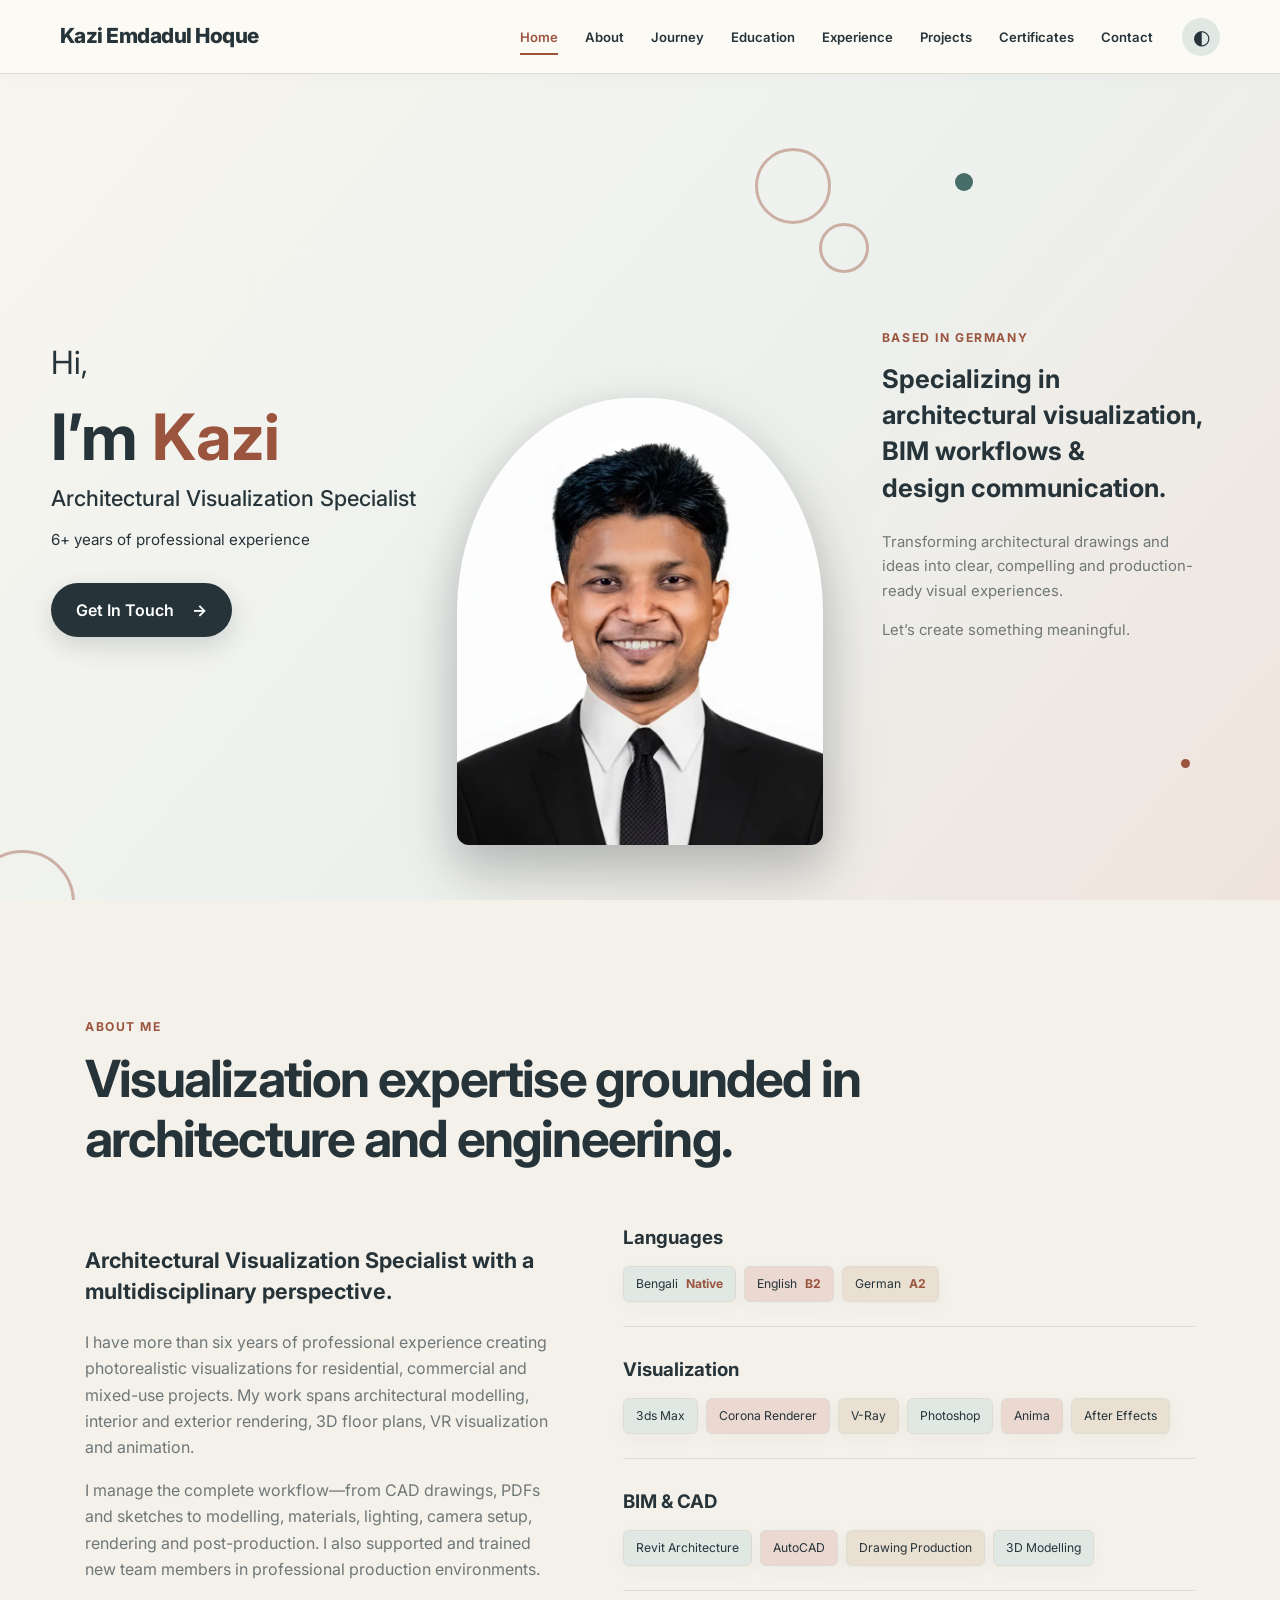
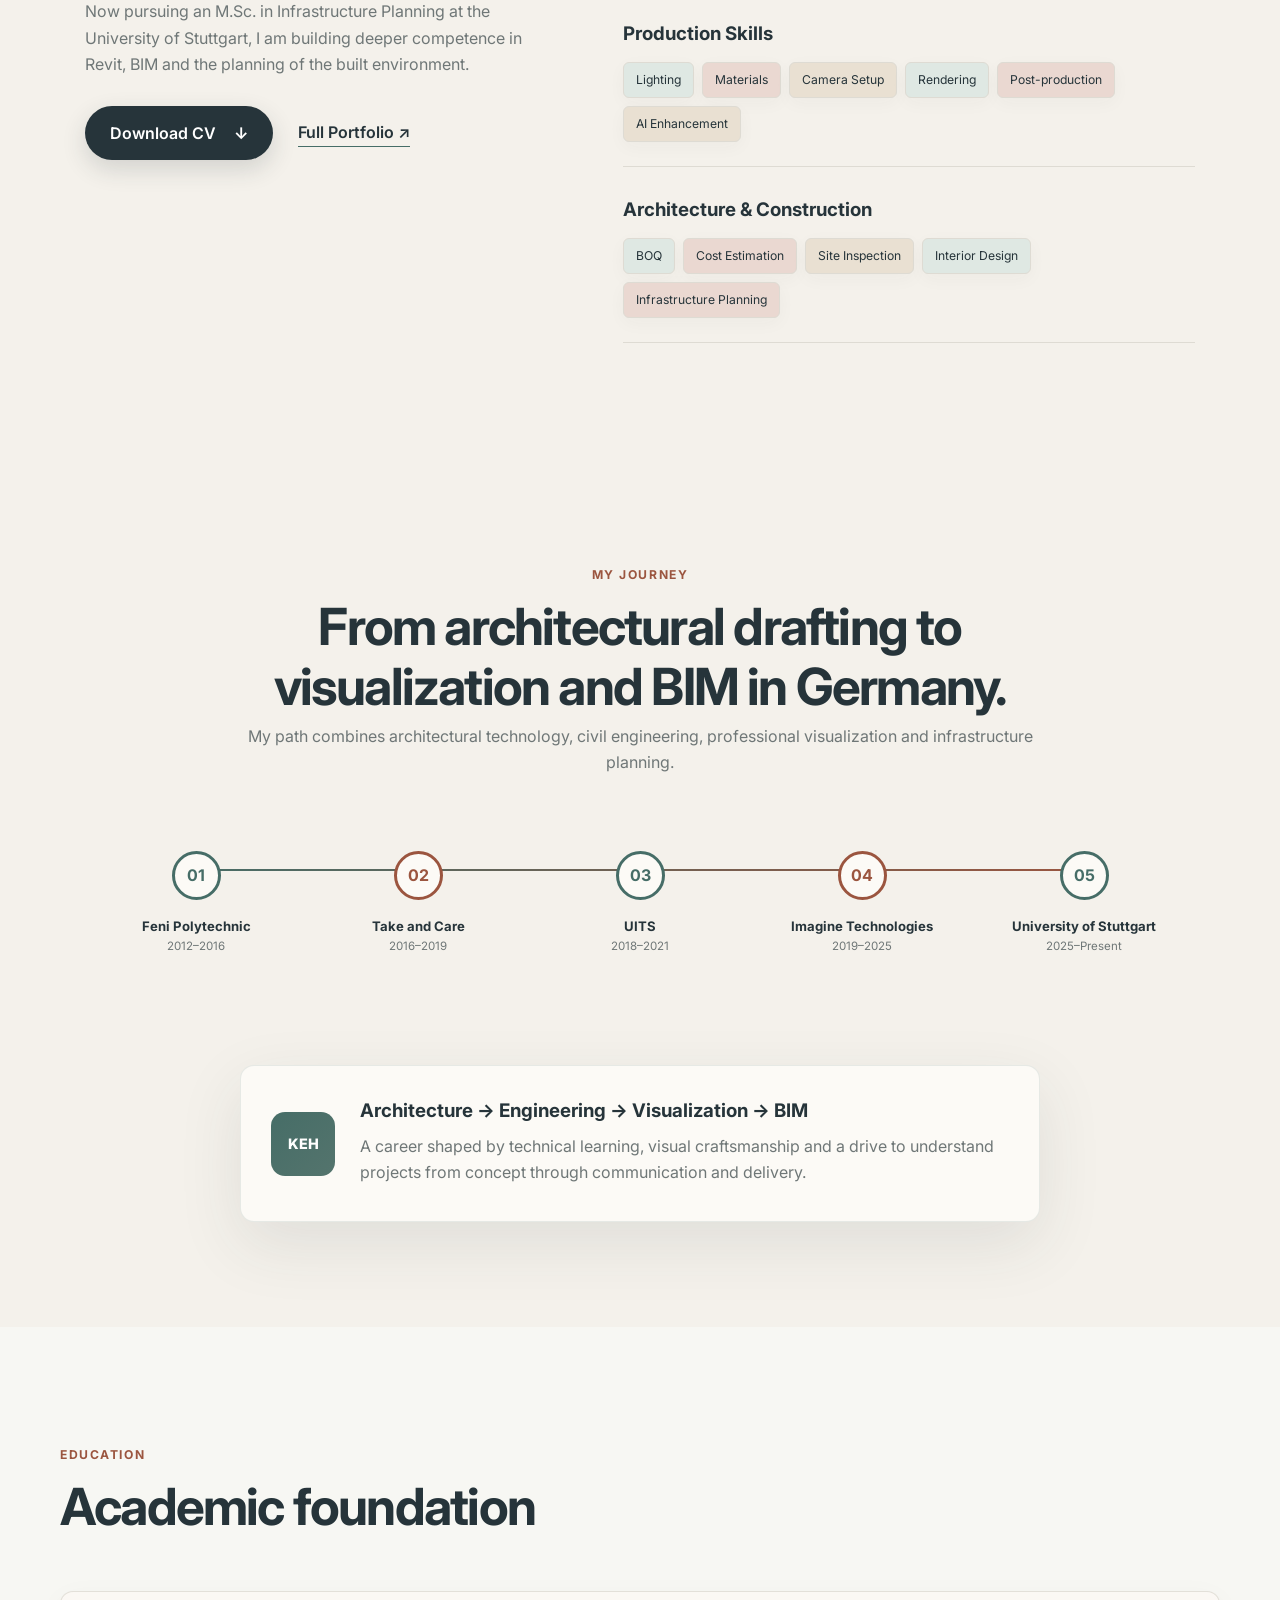
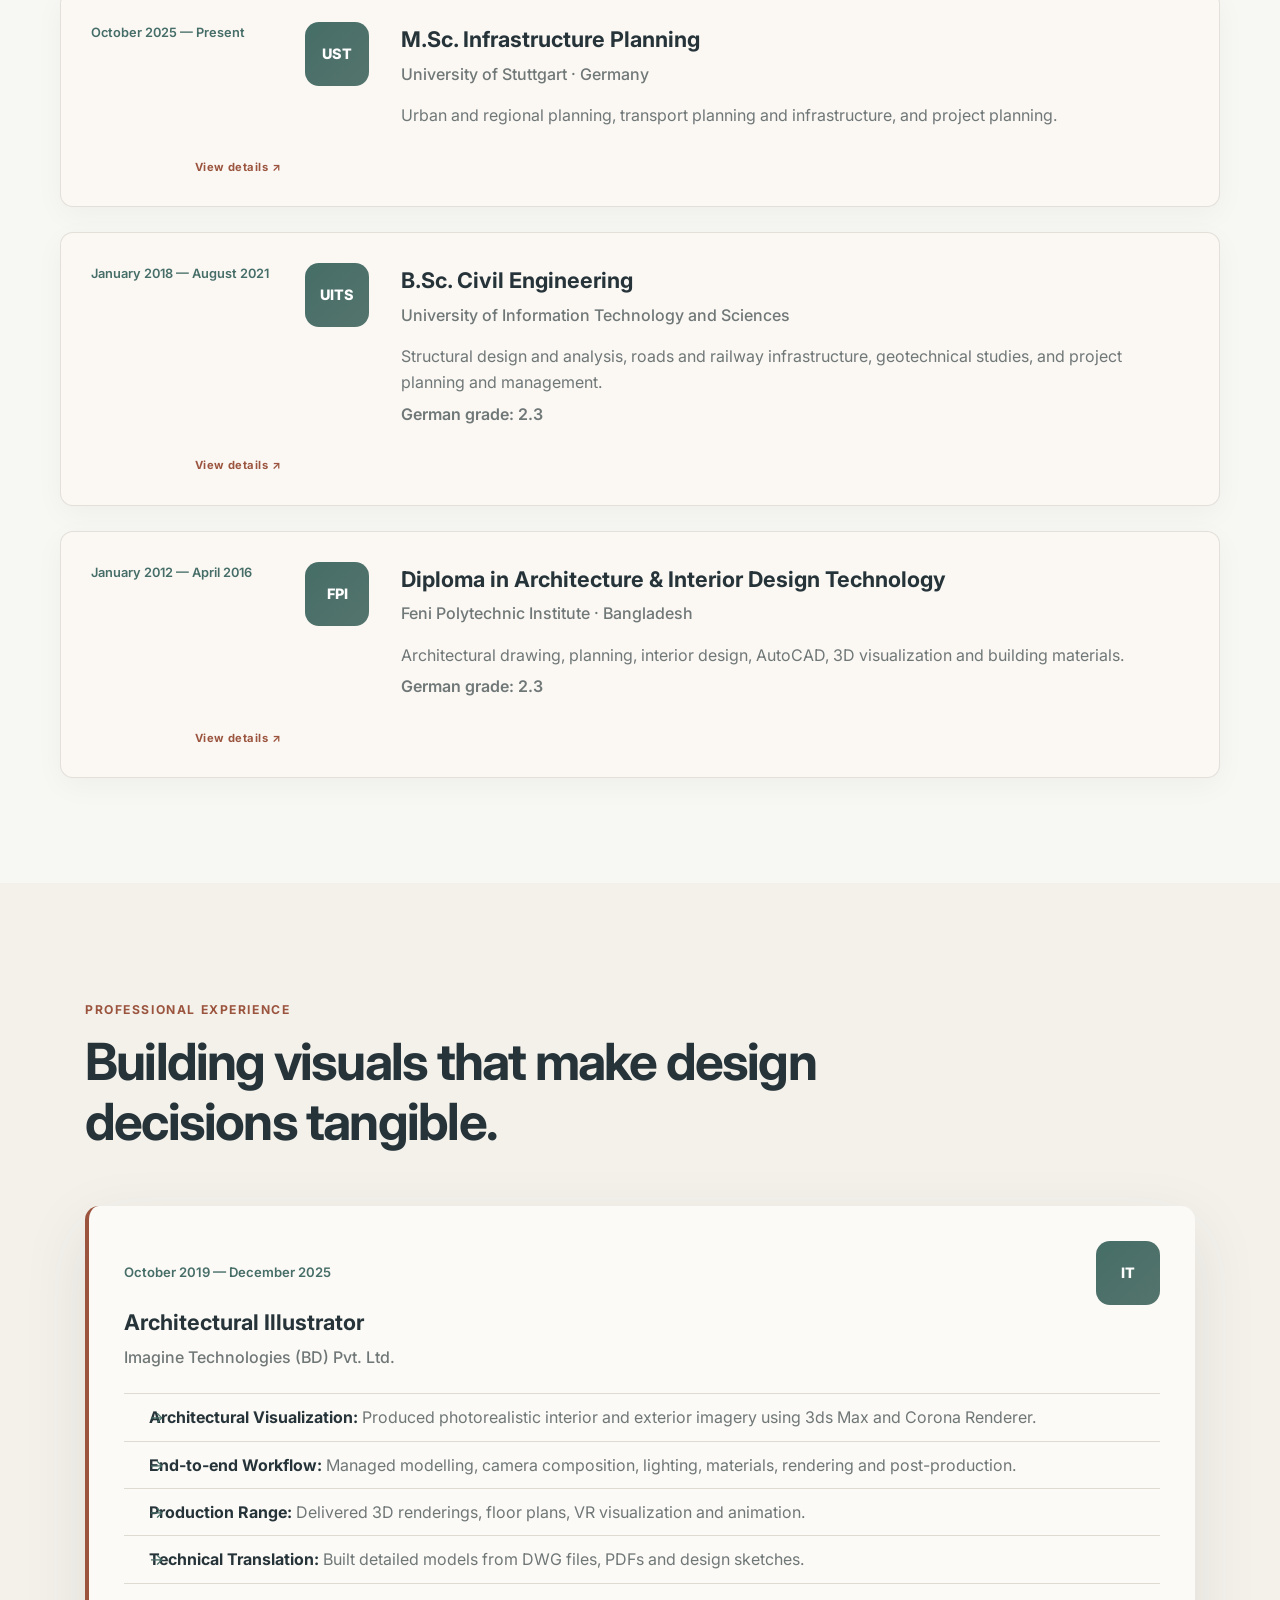
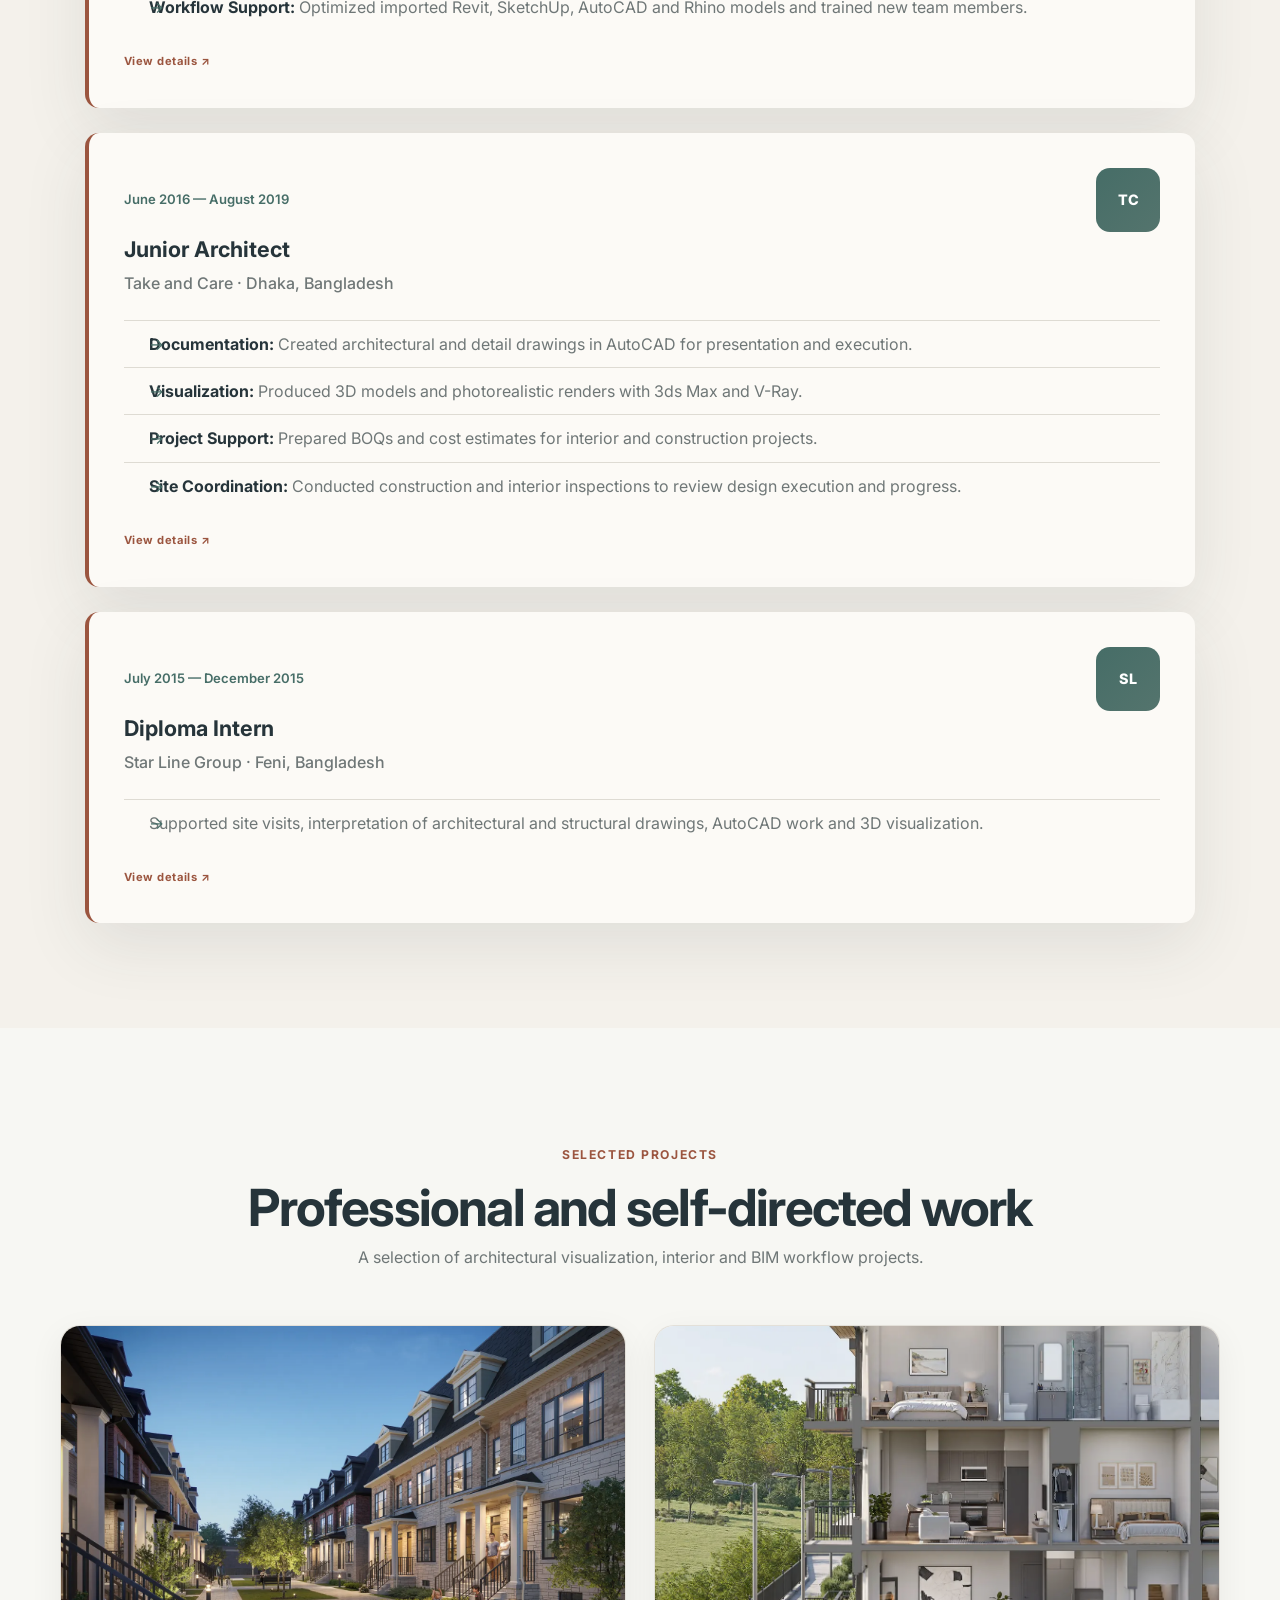
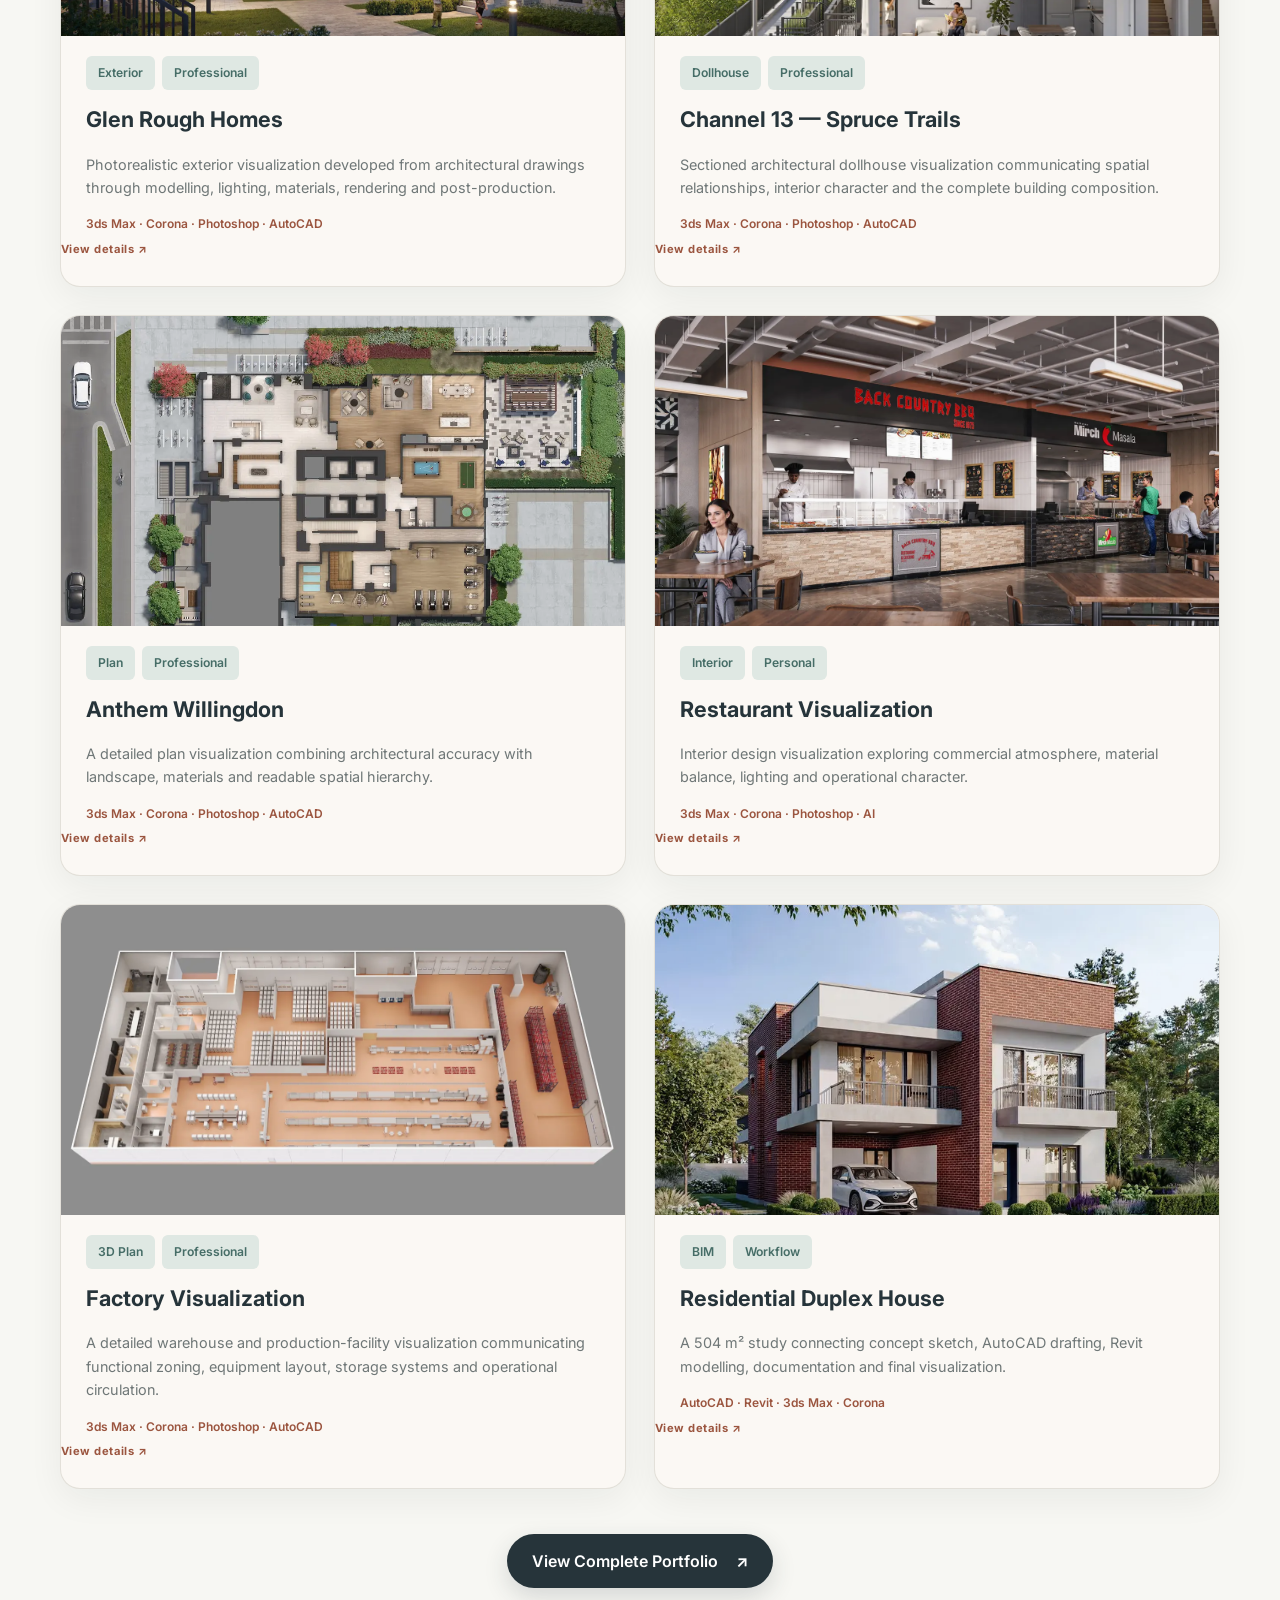
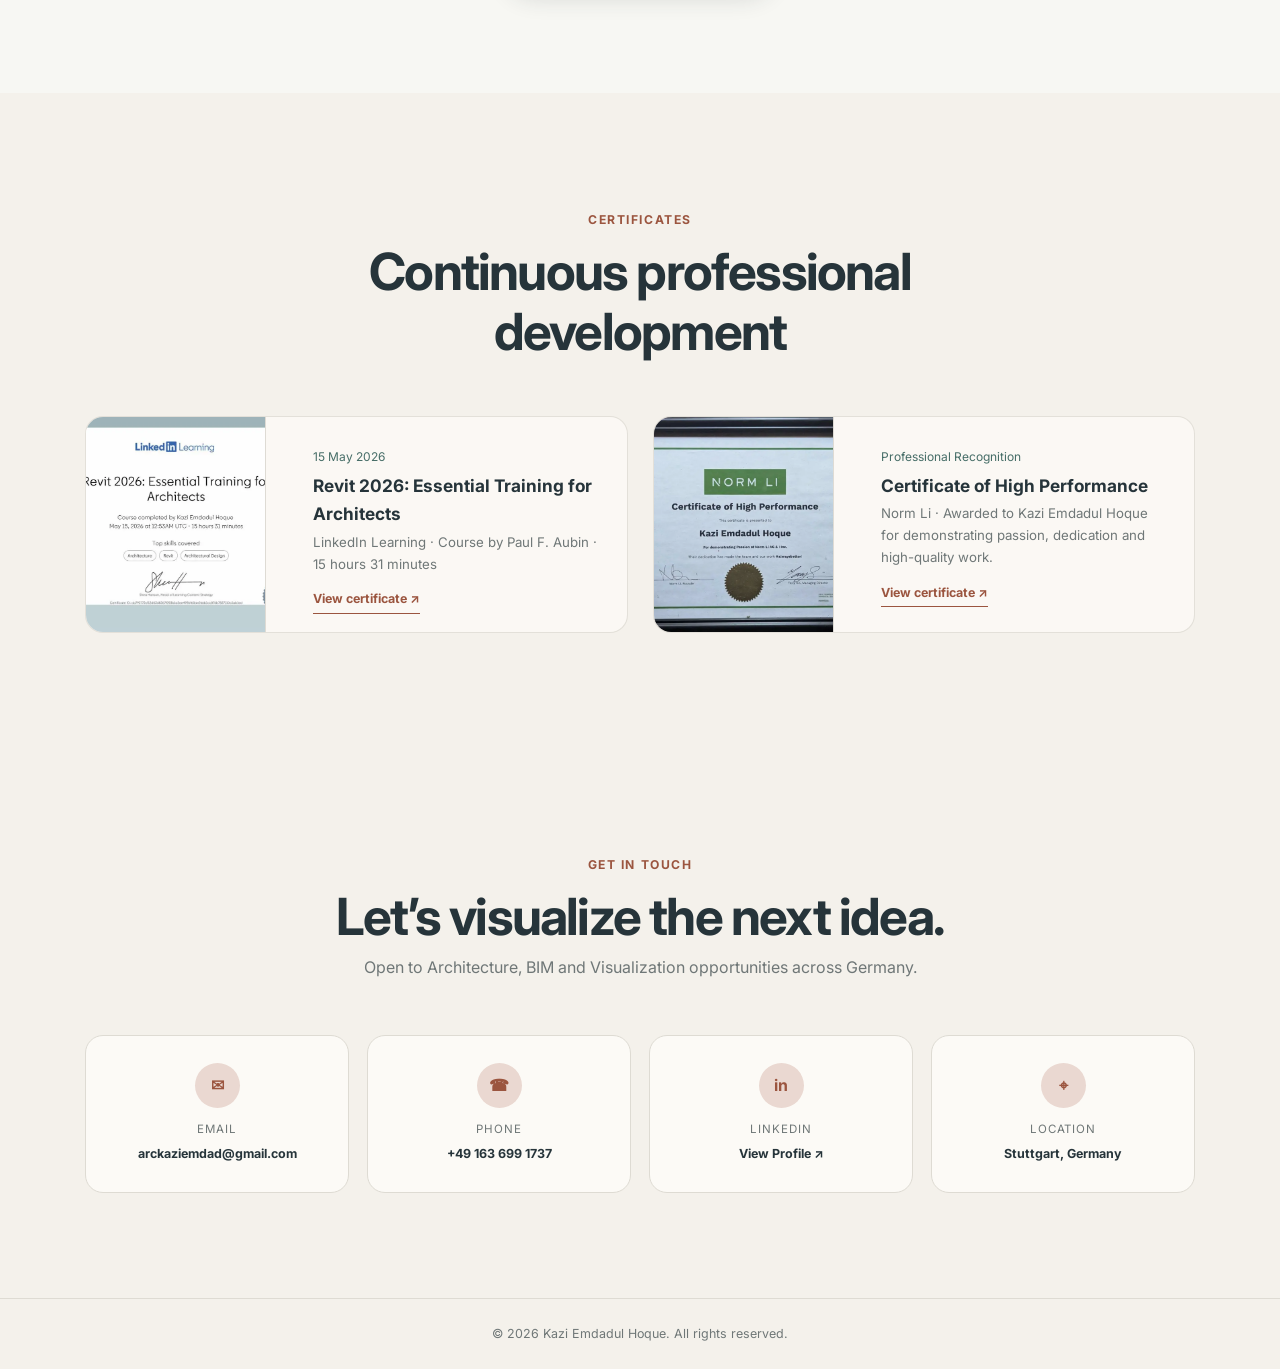
==== commit fa54b82c: "Update Factory Visualization project" ====
--- a/index.html
+++ b/index.html
@@ -74,7 +74,7 @@
         <article class="project-card reveal"><img src="assets/images/channel-13.webp" alt="Channel 13 Spruce Trails dollhouse render" loading="lazy"><div class="tags"><span>Dollhouse</span><span>Professional</span></div><h3>Channel 13 — Spruce Trails</h3><p>Sectioned architectural dollhouse visualization communicating spatial relationships, interior character and the complete building composition.</p><div class="tools">3ds Max · Corona · Photoshop · AutoCAD</div></article>
         <article class="project-card reveal"><img src="assets/images/anthem-willingdon.webp" alt="Anthem Willingdon plan visualization" loading="lazy"><div class="tags"><span>Plan</span><span>Professional</span></div><h3>Anthem Willingdon</h3><p>A detailed plan visualization combining architectural accuracy with landscape, materials and readable spatial hierarchy.</p><div class="tools">3ds Max · Corona · Photoshop · AutoCAD</div></article>
         <article class="project-card reveal"><img src="assets/images/restaurant-counter.webp" alt="Restaurant visualization" loading="lazy"><div class="tags"><span>Interior</span><span>Personal</span></div><h3>Restaurant Visualization</h3><p>Interior design visualization exploring commercial atmosphere, material balance, lighting and operational character.</p><div class="tools">3ds Max · Corona · Photoshop · AI</div></article>
-        <article class="project-card reveal"><img src="assets/images/factory-interior.webp" alt="Factory reception visualization" loading="lazy"><div class="tags"><span>Interior</span><span>Personal</span></div><h3>Restaurant & Factory</h3><p>Hospitality and workplace imagery developed from architectural plans and an original design concept.</p><div class="tools">3ds Max · Corona · Photoshop · AI</div></article>
+        <article class="project-card reveal"><img src="assets/images/factory-interior.webp" alt="Factory warehouse 3D plan visualization" loading="lazy"><div class="tags"><span>3D Plan</span><span>Professional</span></div><h3>Factory Visualization</h3><p>A detailed warehouse and production-facility visualization communicating functional zoning, equipment layout, storage systems and operational circulation.</p><div class="tools">3ds Max · Corona · Photoshop · AutoCAD</div></article>
         <article class="project-card reveal"><img src="assets/images/duplex-render.webp" alt="Residential duplex visualization" loading="lazy"><div class="tags"><span>BIM</span><span>Workflow</span></div><h3>Residential Duplex House</h3><p>A 504 m² study connecting concept sketch, AutoCAD drafting, Revit modelling, documentation and final visualization.</p><div class="tools">AutoCAD · Revit · 3ds Max · Corona</div></article>
       </div>
       <div class="center-action"><a class="btn" href="assets/docs/Kazi-Emdadul-Hoque-Portfolio.pdf" target="_blank">View Complete Portfolio <b>↗</b></a></div>
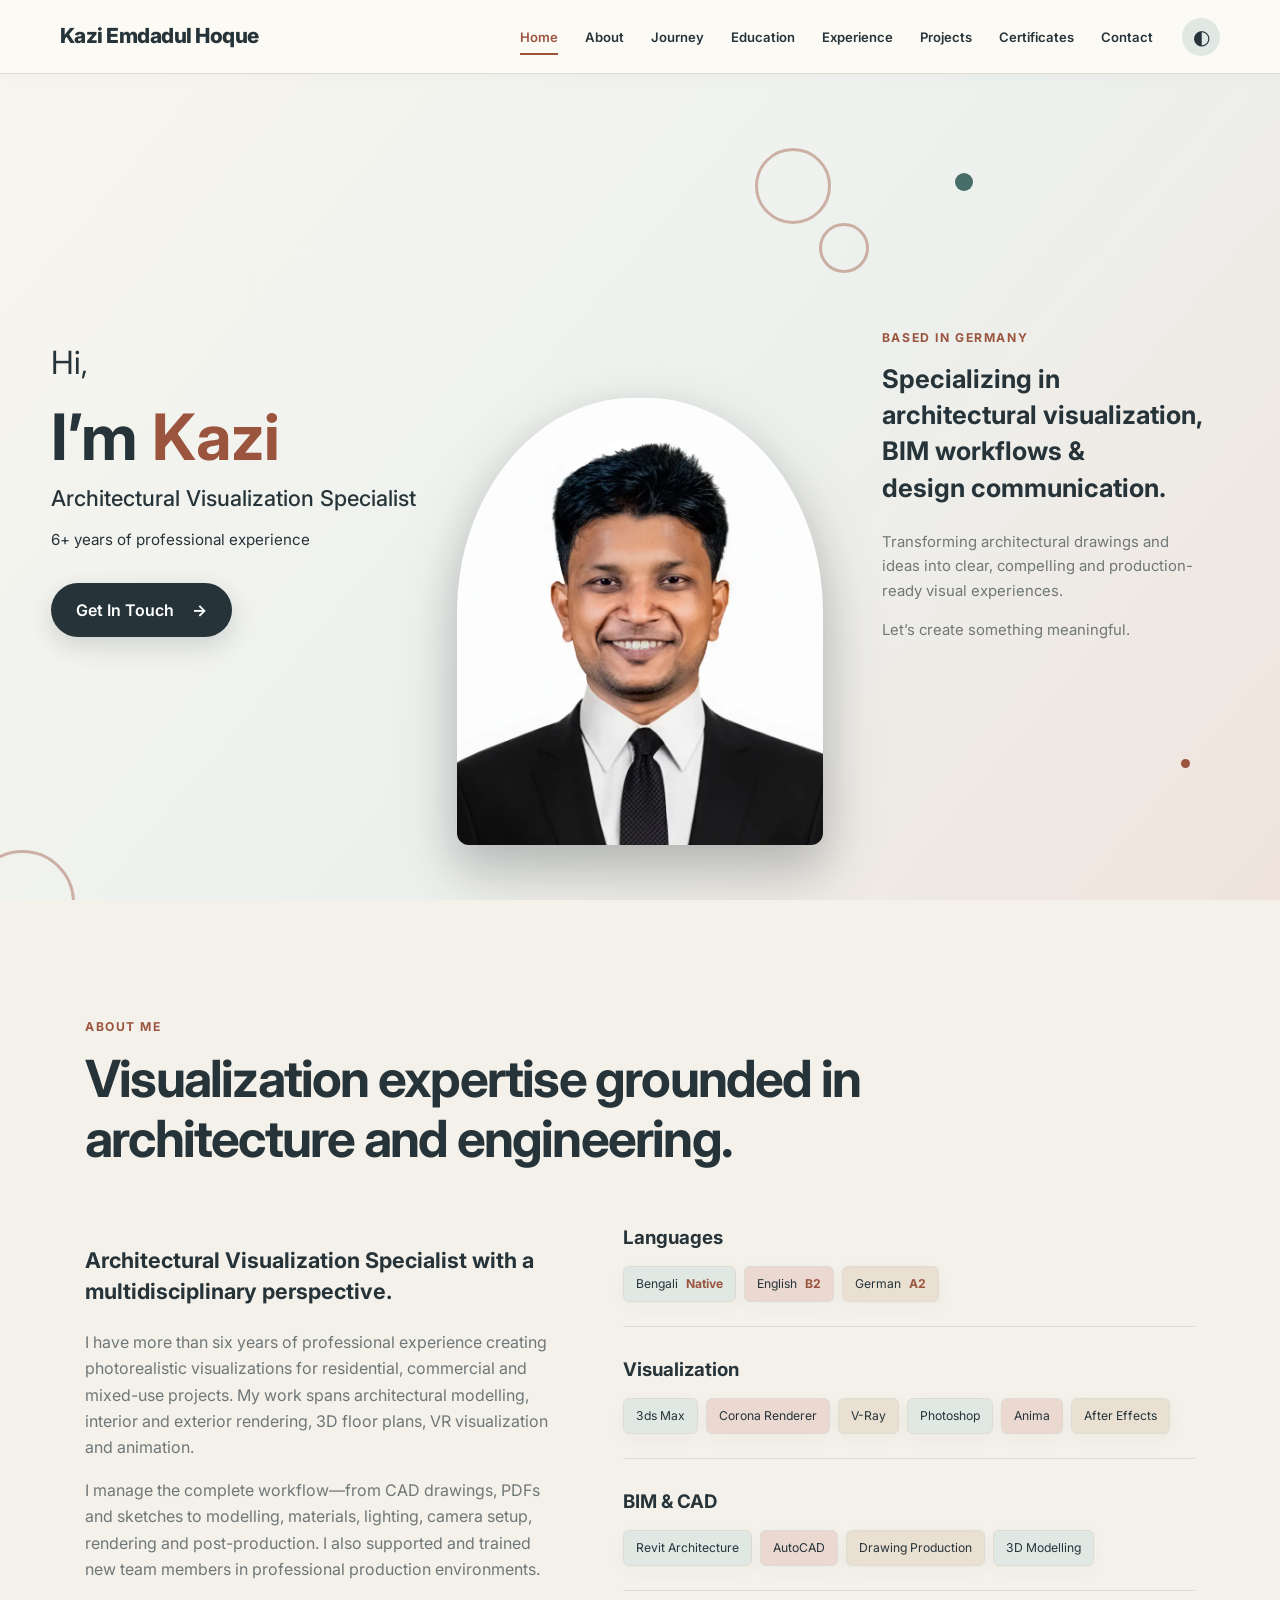
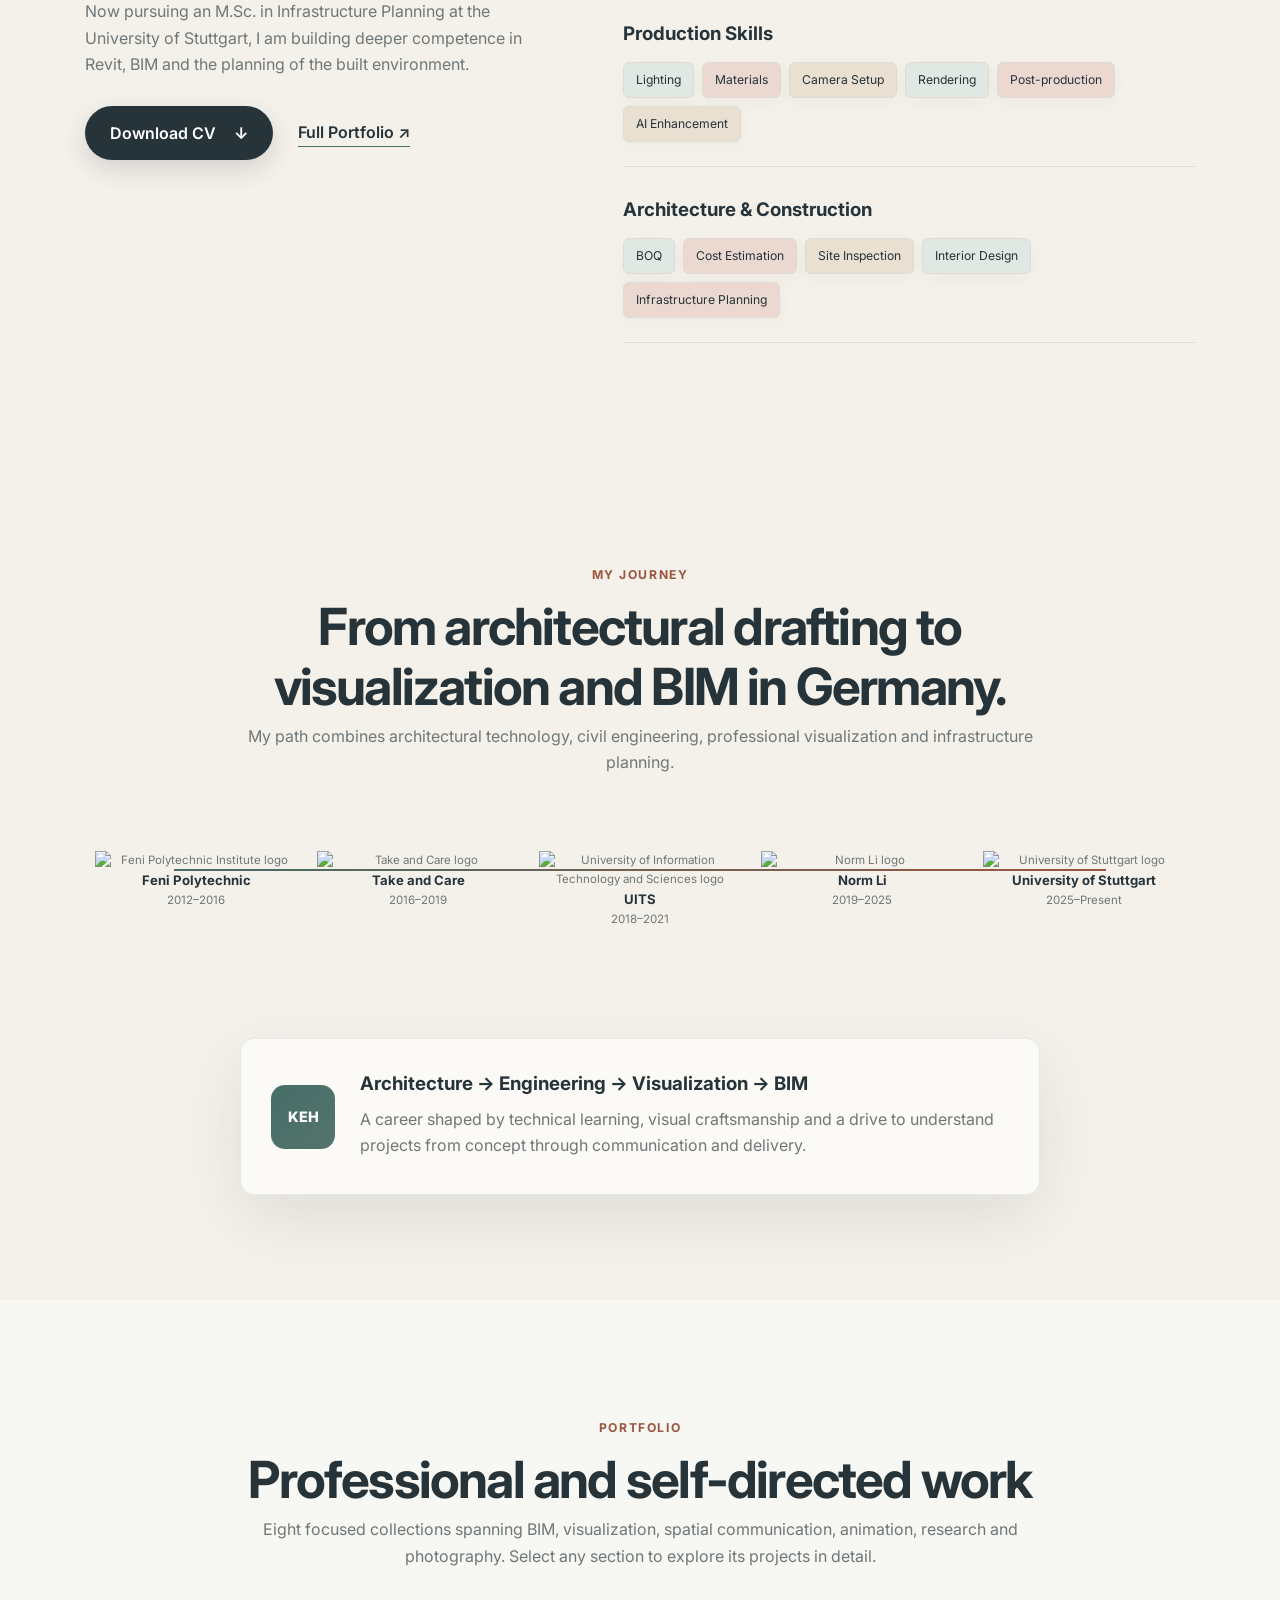
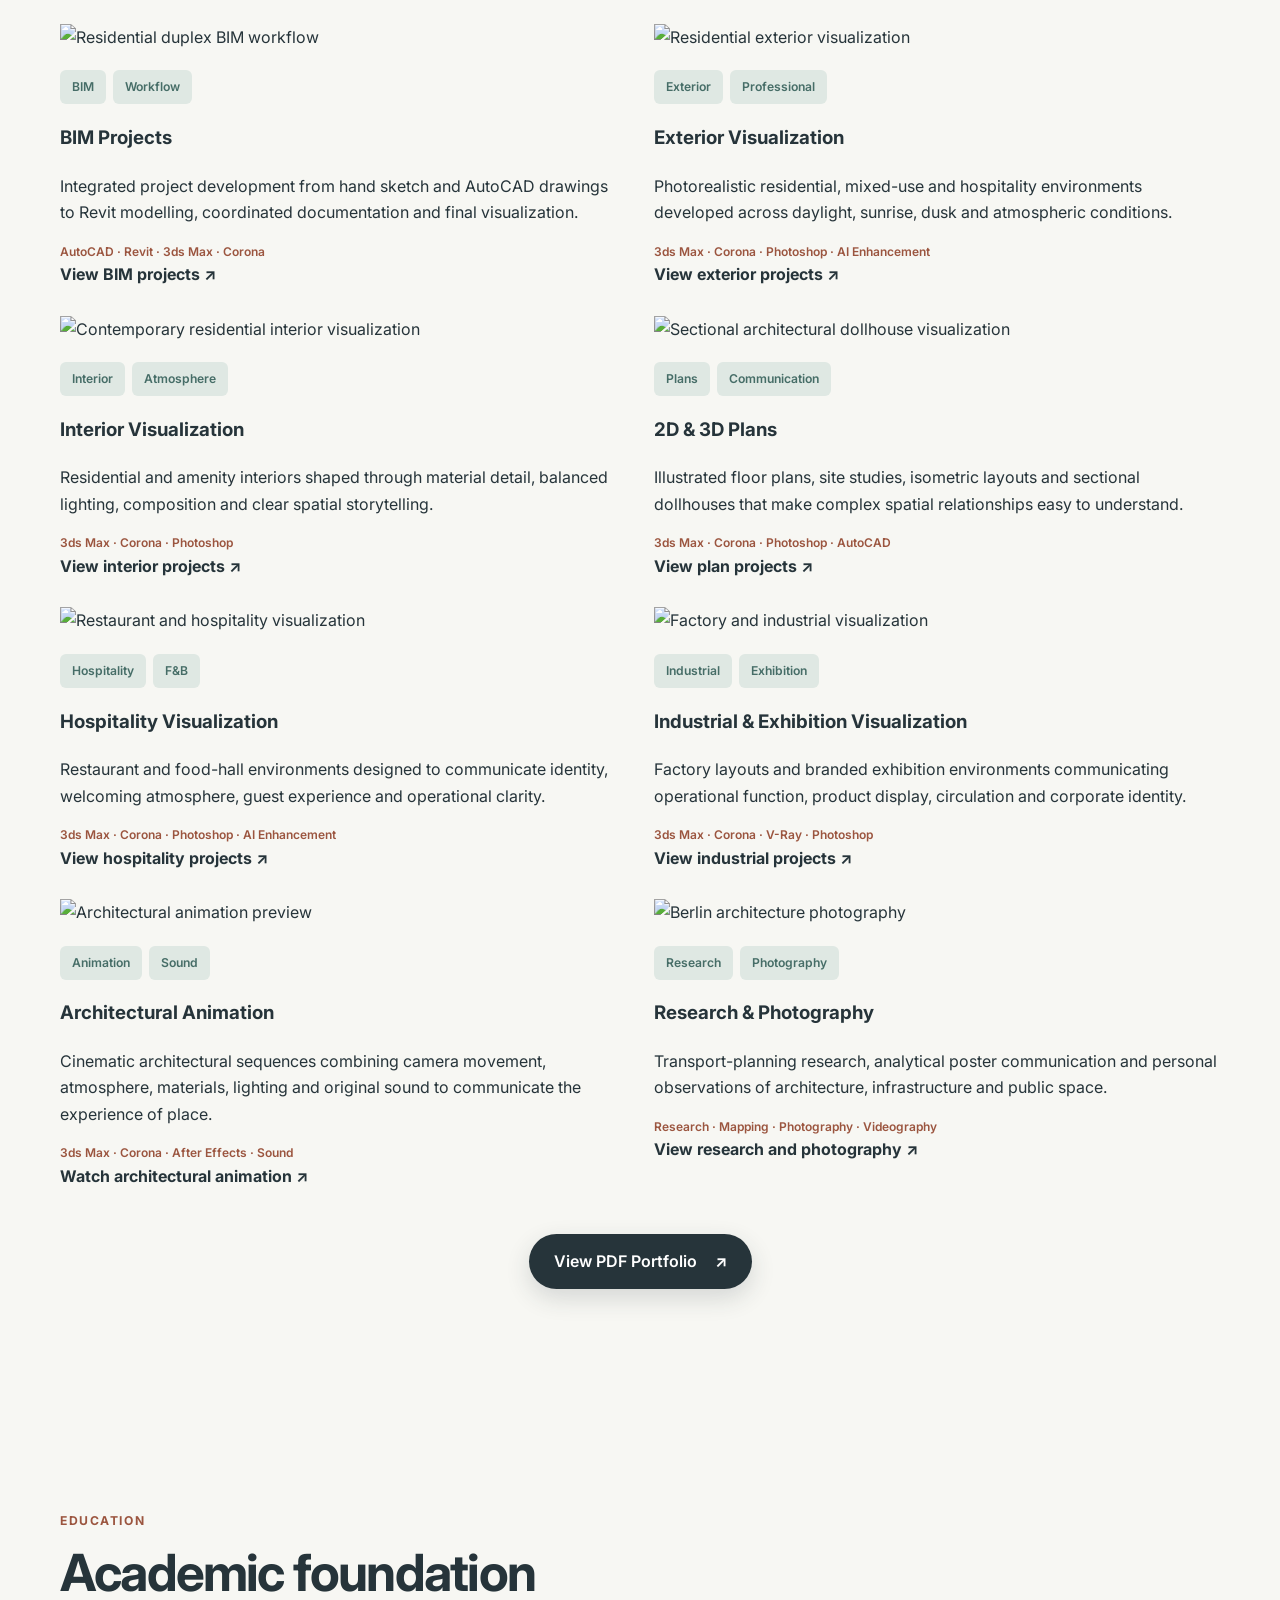
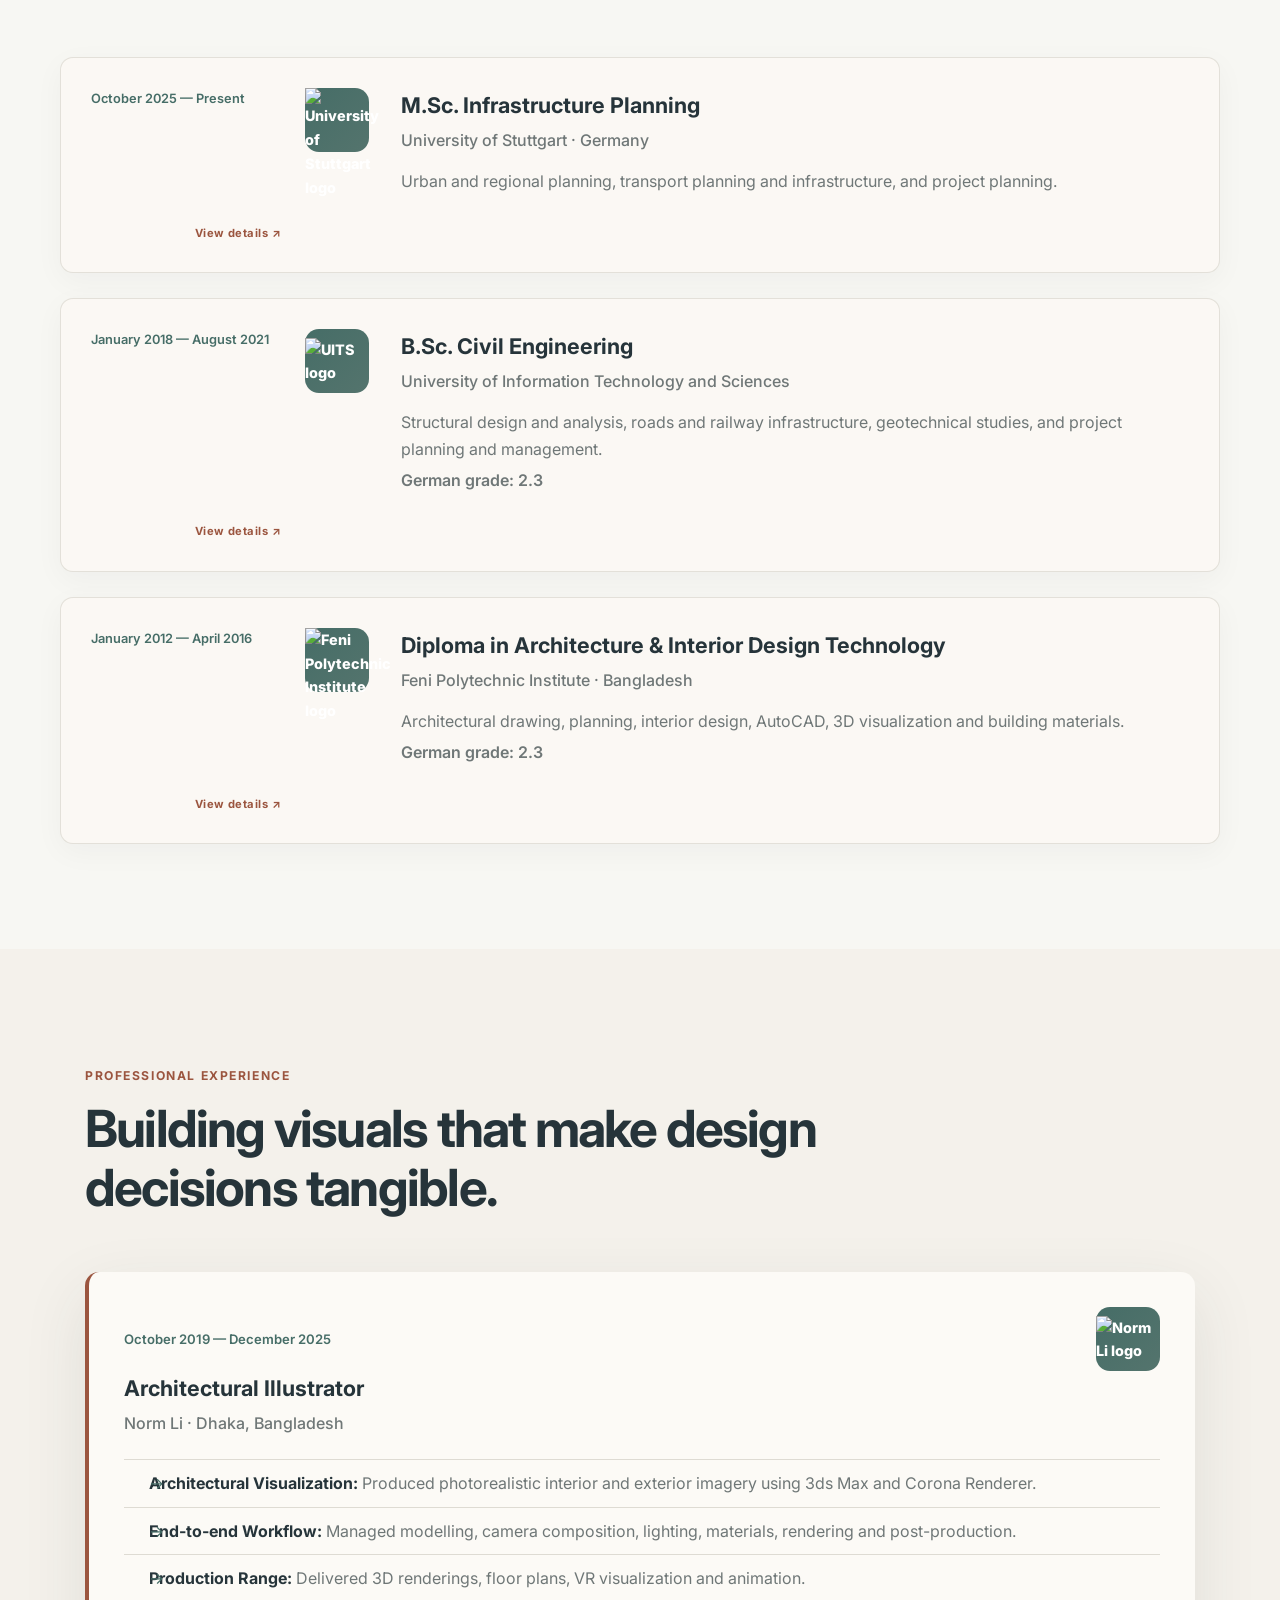
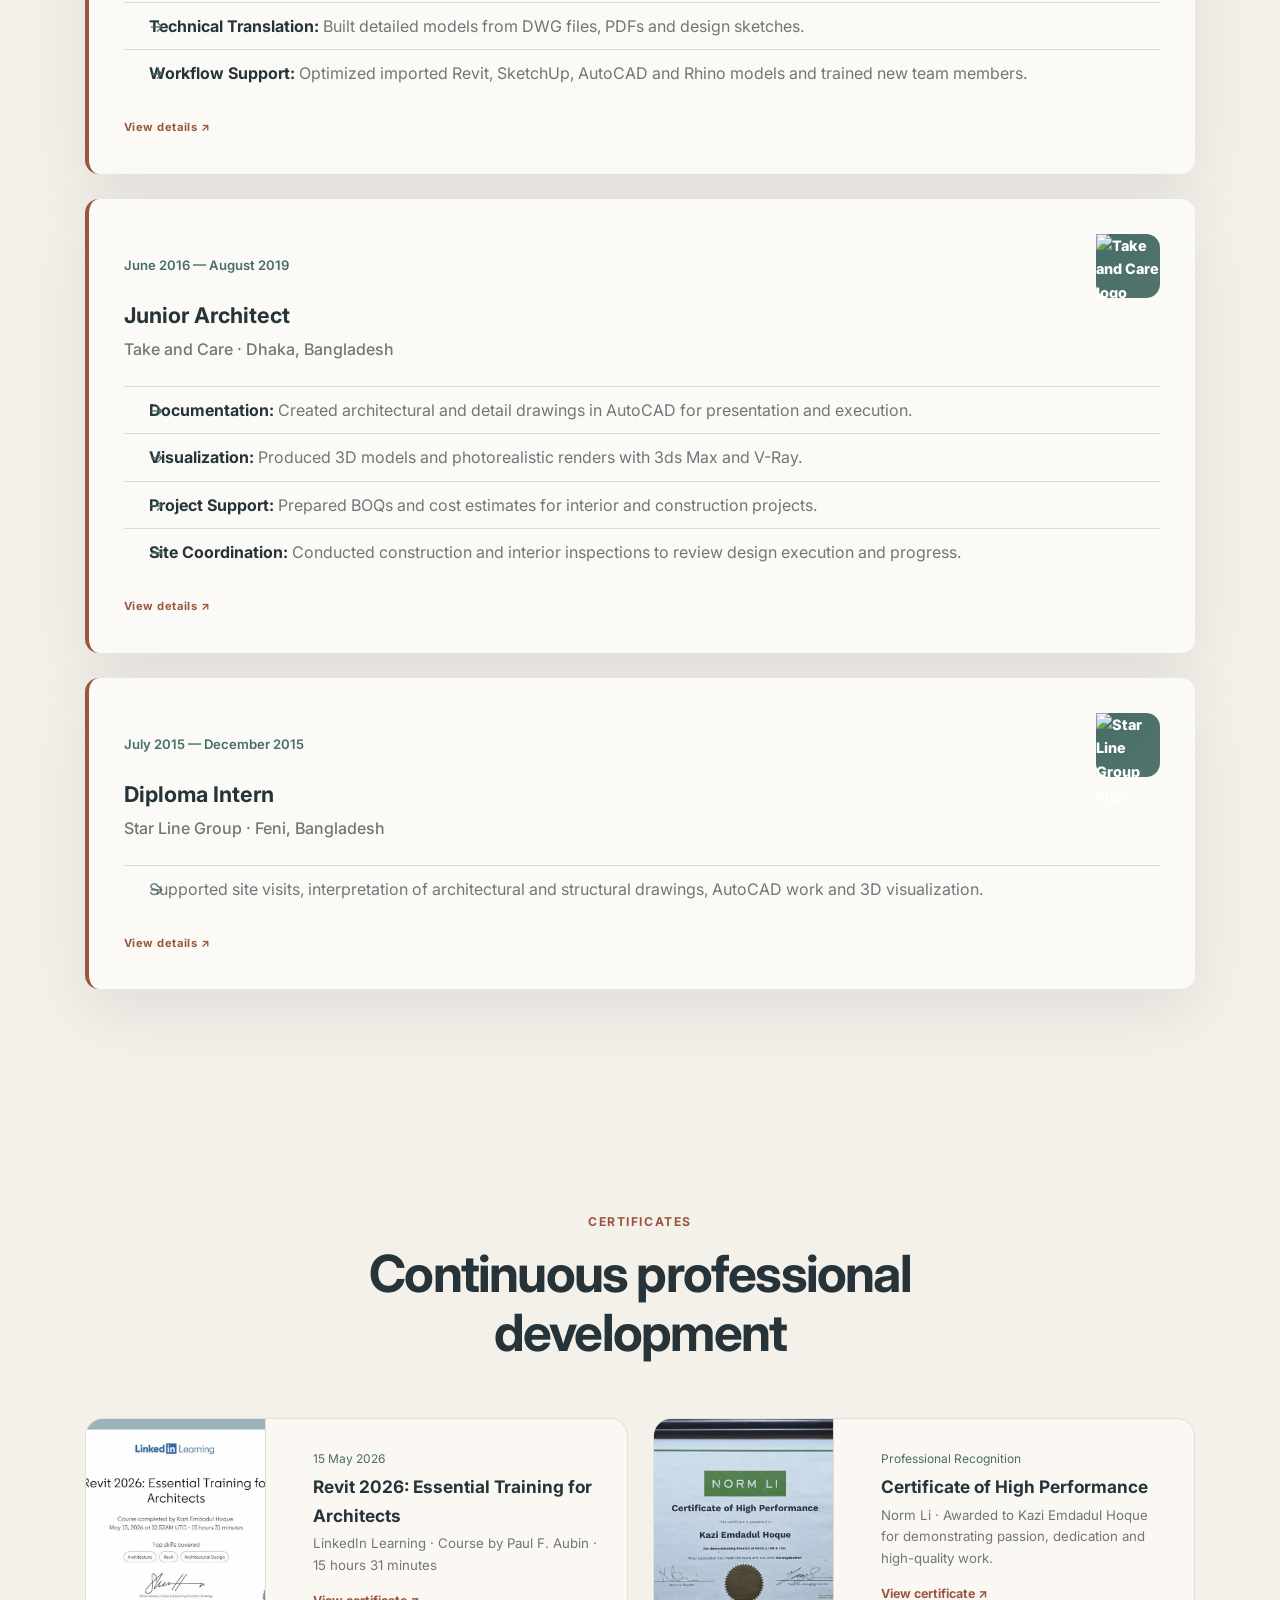
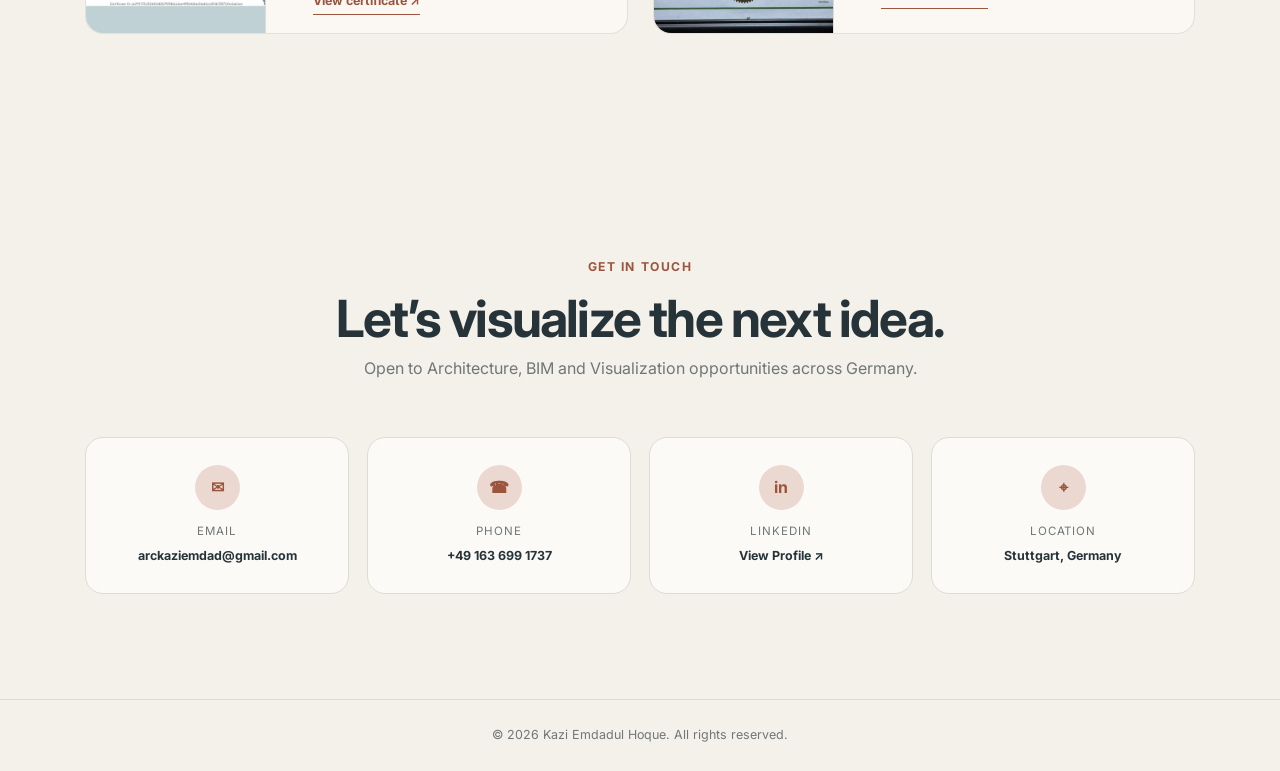
==== commit 60de78f2: "Update main portfolio pages" ====
--- a/index.html
+++ b/index.html
@@ -5,7 +5,7 @@
   <meta name="description" content="Kazi Emdadul Hoque — Architectural Visualization Specialist, 3D Artist and BIM-focused Infrastructure Planning student in Stuttgart.">
   <title>Kazi Emdadul Hoque | Architectural Visualization & BIM</title>
   <link rel="preconnect" href="https://fonts.googleapis.com"><link rel="preconnect" href="https://fonts.gstatic.com" crossorigin>
-  <link href="https://fonts.googleapis.com/css2?family=Inter:wght@400;500;600;700;800&display=swap" rel="stylesheet"><link rel="stylesheet" href="assets/style.css"><link rel="stylesheet" href="assets/refinements.css">
+  <link href="https://fonts.googleapis.com/css2?family=Inter:wght@400;500;600;700;800&display=swap" rel="stylesheet"><link rel="stylesheet" href="assets/style.css?v=10"><link rel="stylesheet" href="assets/refinements.css?v=10">
 </head>
 <body>
   <header class="topbar">
@@ -40,44 +40,46 @@
     <section class="section journey" id="journey">
       <div class="section-head center reveal"><p>MY JOURNEY</p><h2>From architectural drafting to visualization and BIM in Germany.</h2><span>My path combines architectural technology, civil engineering, professional visualization and infrastructure planning.</span></div>
       <div class="journey-line reveal">
-        <a href="#diploma"><i>01</i><strong>Feni Polytechnic</strong><span>2012–2016</span><small>View education ↓</small></a>
-        <a href="#take-care"><i>02</i><strong>Take and Care</strong><span>2016–2019</span><small>View experience ↓</small></a>
-        <a href="#bsc"><i>03</i><strong>UITS</strong><span>2018–2021</span><small>View education ↓</small></a>
-        <a href="#imagine"><i>04</i><strong>Imagine Technologies</strong><span>2019–2025</span><small>View experience ↓</small></a>
-        <a href="#msc"><i>05</i><strong>University of Stuttgart</strong><span>2025–Present</span><small>View education ↓</small></a>
+        <a href="#diploma"><span class="journey-logo"><img src="assets/logos/feni-polytechnic.png?v=10" alt="Feni Polytechnic Institute logo"></span><strong>Feni Polytechnic</strong><span>2012–2016</span><small>View education ↓</small></a>
+        <a href="#take-care"><span class="journey-logo"><img src="assets/logos/take-and-care.png?v=10" alt="Take and Care logo"></span><strong>Take and Care</strong><span>2016–2019</span><small>View experience ↓</small></a>
+        <a href="#bsc"><span class="journey-logo"><img src="assets/logos/uits.png?v=10" alt="University of Information Technology and Sciences logo"></span><strong>UITS</strong><span>2018–2021</span><small>View education ↓</small></a>
+        <a href="#norm-li"><span class="journey-logo journey-logo--norm"><img src="assets/logos/norm-li.png?v=10" alt="Norm Li logo"></span><strong>Norm Li</strong><span>2019–2025</span><small>View experience ↓</small></a>
+        <a href="#msc"><span class="journey-logo"><img src="assets/logos/university-stuttgart.png?v=10" alt="University of Stuttgart logo"></span><strong>University of Stuttgart</strong><span>2025–Present</span><small>View education ↓</small></a>
       </div>
       <div class="journey-card reveal"><div class="logo-tile">KEH</div><div><h3>Architecture → Engineering → Visualization → BIM</h3><p>A career shaped by technical learning, visual craftsmanship and a drive to understand projects from concept through communication and delivery.</p></div></div>
+    </section>
+
+    <section class="section alt portfolio-directory" id="projects">
+      <div class="section-head center reveal"><p>PORTFOLIO</p><h2>Professional and self-directed work</h2><span>Eight focused collections spanning BIM, visualization, spatial communication, animation, research and photography. Select any section to explore its projects in detail.</span></div>
+      <div class="project-grid collection-card-grid">
+        <a class="collection-project-card reveal" href="work.html?category=bim"><img src="assets/portfolio-media/residential-duplex/preview/01-final-visualization.webp" alt="Residential duplex BIM workflow" loading="lazy"><div class="tags"><span>BIM</span><span>Workflow</span></div><h3>BIM Projects</h3><p>Integrated project development from hand sketch and AutoCAD drawings to Revit modelling, coordinated documentation and final visualization.</p><div class="tools">AutoCAD · Revit · 3ds Max · Corona</div><b>View BIM projects ↗</b></a>
+        <a class="collection-project-card reveal" href="work.html?category=exterior"><img src="assets/portfolio-media/glen-homes-dusk/preview/01-glen-homes.webp" alt="Residential exterior visualization" loading="lazy"><div class="tags"><span>Exterior</span><span>Professional</span></div><h3>Exterior Visualization</h3><p>Photorealistic residential, mixed-use and hospitality environments developed across daylight, sunrise, dusk and atmospheric conditions.</p><div class="tools">3ds Max · Corona · Photoshop · AI Enhancement</div><b>View exterior projects ↗</b></a>
+        <a class="collection-project-card reveal" href="work.html?category=interior"><img src="assets/portfolio-media/lake-view-residence/preview/01-formal-living.webp" alt="Contemporary residential interior visualization" loading="lazy"><div class="tags"><span>Interior</span><span>Atmosphere</span></div><h3>Interior Visualization</h3><p>Residential and amenity interiors shaped through material detail, balanced lighting, composition and clear spatial storytelling.</p><div class="tools">3ds Max · Corona · Photoshop</div><b>View interior projects ↗</b></a>
+        <a class="collection-project-card reveal" href="work.html?category=plans"><img src="assets/portfolio-media/dollhouse-visualization/preview/01-dollhouse.webp" alt="Sectional architectural dollhouse visualization" loading="lazy"><div class="tags"><span>Plans</span><span>Communication</span></div><h3>2D & 3D Plans</h3><p>Illustrated floor plans, site studies, isometric layouts and sectional dollhouses that make complex spatial relationships easy to understand.</p><div class="tools">3ds Max · Corona · Photoshop · AutoCAD</div><b>View plan projects ↗</b></a>
+        <a class="collection-project-card reveal" href="work.html?category=hospitality"><img src="assets/portfolio-media/dime-burger-restaurant/preview/01-dining-area.webp" alt="Restaurant and hospitality visualization" loading="lazy"><div class="tags"><span>Hospitality</span><span>F&amp;B</span></div><h3>Hospitality Visualization</h3><p>Restaurant and food-hall environments designed to communicate identity, welcoming atmosphere, guest experience and operational clarity.</p><div class="tools">3ds Max · Corona · Photoshop · AI Enhancement</div><b>View hospitality projects ↗</b></a>
+        <a class="collection-project-card reveal" href="work.html?category=industrial"><img src="assets/portfolio-media/industrial-visualization/preview/01-factory-plan.webp" alt="Factory and industrial visualization" loading="lazy"><div class="tags"><span>Industrial</span><span>Exhibition</span></div><h3>Industrial & Exhibition Visualization</h3><p>Factory layouts and branded exhibition environments communicating operational function, product display, circulation and corporate identity.</p><div class="tools">3ds Max · Corona · V-Ray · Photoshop</div><b>View industrial projects ↗</b></a>
+        <a class="collection-project-card reveal" href="work.html?category=animation"><img src="assets/portfolio-media/architectural-animation/preview/01-architectural-animation-poster.webp" alt="Architectural animation preview" loading="lazy"><div class="tags"><span>Animation</span><span>Sound</span></div><h3>Architectural Animation</h3><p>Cinematic architectural sequences combining camera movement, atmosphere, materials, lighting and original sound to communicate the experience of place.</p><div class="tools">3ds Max · Corona · After Effects · Sound</div><b>Watch architectural animation ↗</b></a>
+        <a class="collection-project-card reveal" href="work.html?category=research"><img src="assets/portfolio-media/berlin-photography/preview/01-soviet-memorial.webp" alt="Berlin architecture photography" loading="lazy"><div class="tags"><span>Research</span><span>Photography</span></div><h3>Research & Photography</h3><p>Transport-planning research, analytical poster communication and personal observations of architecture, infrastructure and public space.</p><div class="tools">Research · Mapping · Photography · Videography</div><b>View research and photography ↗</b></a>
+      </div>
+      <div class="center-action"><a class="btn" href="assets/docs/Kazi-Emdadul-Hoque-Portfolio.pdf" target="_blank">View PDF Portfolio <b>↗</b></a></div>
     </section>
 
     <section class="section alt" id="education">
       <div class="section-head reveal"><p>EDUCATION</p><h2>Academic foundation</h2></div>
       <div class="card-list">
-        <article class="info-card reveal" id="msc"><div class="date">October 2025 — Present</div><div class="logo-tile">UST</div><div><h3>M.Sc. Infrastructure Planning</h3><h4>University of Stuttgart · Germany</h4><p>Urban and regional planning, transport planning and infrastructure, and project planning.</p></div></article>
-        <article class="info-card reveal" id="bsc"><div class="date">January 2018 — August 2021</div><div class="logo-tile">UITS</div><div><h3>B.Sc. Civil Engineering</h3><h4>University of Information Technology and Sciences</h4><p>Structural design and analysis, roads and railway infrastructure, geotechnical studies, and project planning and management.</p><p class="meta">German grade: 2.3</p></div></article>
-        <article class="info-card reveal" id="diploma"><div class="date">January 2012 — April 2016</div><div class="logo-tile">FPI</div><div><h3>Diploma in Architecture & Interior Design Technology</h3><h4>Feni Polytechnic Institute · Bangladesh</h4><p>Architectural drawing, planning, interior design, AutoCAD, 3D visualization and building materials.</p><p class="meta">German grade: 2.3</p></div></article>
+        <article class="info-card reveal" id="msc"><div class="date">October 2025 — Present</div><div class="logo-tile logo-image"><img src="assets/logos/university-stuttgart.png?v=10" alt="University of Stuttgart logo"></div><div><h3>M.Sc. Infrastructure Planning</h3><h4>University of Stuttgart · Germany</h4><p>Urban and regional planning, transport planning and infrastructure, and project planning.</p></div></article>
+        <article class="info-card reveal" id="bsc"><div class="date">January 2018 — August 2021</div><div class="logo-tile logo-image"><img src="assets/logos/uits.png?v=10" alt="UITS logo"></div><div><h3>B.Sc. Civil Engineering</h3><h4>University of Information Technology and Sciences</h4><p>Structural design and analysis, roads and railway infrastructure, geotechnical studies, and project planning and management.</p><p class="meta">German grade: 2.3</p></div></article>
+        <article class="info-card reveal" id="diploma"><div class="date">January 2012 — April 2016</div><div class="logo-tile logo-image"><img src="assets/logos/feni-polytechnic.png?v=10" alt="Feni Polytechnic Institute logo"></div><div><h3>Diploma in Architecture & Interior Design Technology</h3><h4>Feni Polytechnic Institute · Bangladesh</h4><p>Architectural drawing, planning, interior design, AutoCAD, 3D visualization and building materials.</p><p class="meta">German grade: 2.3</p></div></article>
       </div>
     </section>
 
     <section class="section" id="experience">
       <div class="section-head reveal"><p>PROFESSIONAL EXPERIENCE</p><h2>Building visuals that make design decisions tangible.</h2></div>
       <div class="experience-list">
-        <article class="experience-card reveal"><div class="experience-top"><span>October 2019 — December 2025</span><div class="logo-tile">IT</div></div><h3>Architectural Illustrator</h3><h4>Imagine Technologies (BD) Pvt. Ltd.</h4><ul><li><b>Architectural Visualization:</b> Produced photorealistic interior and exterior imagery using 3ds Max and Corona Renderer.</li><li><b>End-to-end Workflow:</b> Managed modelling, camera composition, lighting, materials, rendering and post-production.</li><li><b>Production Range:</b> Delivered 3D renderings, floor plans, VR visualization and animation.</li><li><b>Technical Translation:</b> Built detailed models from DWG files, PDFs and design sketches.</li><li><b>Workflow Support:</b> Optimized imported Revit, SketchUp, AutoCAD and Rhino models and trained new team members.</li></ul></article>
-        <article class="experience-card reveal"><div class="experience-top"><span>June 2016 — August 2019</span><div class="logo-tile">TC</div></div><h3>Junior Architect</h3><h4>Take and Care · Dhaka, Bangladesh</h4><ul><li><b>Documentation:</b> Created architectural and detail drawings in AutoCAD for presentation and execution.</li><li><b>Visualization:</b> Produced 3D models and photorealistic renders with 3ds Max and V-Ray.</li><li><b>Project Support:</b> Prepared BOQs and cost estimates for interior and construction projects.</li><li><b>Site Coordination:</b> Conducted construction and interior inspections to review design execution and progress.</li></ul></article>
-        <article class="experience-card reveal"><div class="experience-top"><span>July 2015 — December 2015</span><div class="logo-tile">SL</div></div><h3>Diploma Intern</h3><h4>Star Line Group · Feni, Bangladesh</h4><ul><li>Supported site visits, interpretation of architectural and structural drawings, AutoCAD work and 3D visualization.</li></ul></article>
+        <article class="experience-card reveal" id="norm-li"><div class="experience-top"><span>October 2019 — December 2025</span><div class="logo-tile logo-image logo-image--norm"><img src="assets/logos/norm-li.png?v=10" alt="Norm Li logo"></div></div><h3>Architectural Illustrator</h3><h4>Norm Li · Dhaka, Bangladesh</h4><ul><li><b>Architectural Visualization:</b> Produced photorealistic interior and exterior imagery using 3ds Max and Corona Renderer.</li><li><b>End-to-end Workflow:</b> Managed modelling, camera composition, lighting, materials, rendering and post-production.</li><li><b>Production Range:</b> Delivered 3D renderings, floor plans, VR visualization and animation.</li><li><b>Technical Translation:</b> Built detailed models from DWG files, PDFs and design sketches.</li><li><b>Workflow Support:</b> Optimized imported Revit, SketchUp, AutoCAD and Rhino models and trained new team members.</li></ul></article>
+        <article class="experience-card reveal" id="take-care"><div class="experience-top"><span>June 2016 — August 2019</span><div class="logo-tile logo-image"><img src="assets/logos/take-and-care.png?v=10" alt="Take and Care logo"></div></div><h3>Junior Architect</h3><h4>Take and Care · Dhaka, Bangladesh</h4><ul><li><b>Documentation:</b> Created architectural and detail drawings in AutoCAD for presentation and execution.</li><li><b>Visualization:</b> Produced 3D models and photorealistic renders with 3ds Max and V-Ray.</li><li><b>Project Support:</b> Prepared BOQs and cost estimates for interior and construction projects.</li><li><b>Site Coordination:</b> Conducted construction and interior inspections to review design execution and progress.</li></ul></article>
+        <article class="experience-card reveal"><div class="experience-top"><span>July 2015 — December 2015</span><div class="logo-tile logo-image"><img src="assets/logos/star-line.png?v=10" alt="Star Line Group logo"></div></div><h3>Diploma Intern</h3><h4>Star Line Group · Feni, Bangladesh</h4><ul><li>Supported site visits, interpretation of architectural and structural drawings, AutoCAD work and 3D visualization.</li></ul></article>
       </div>
-    </section>
-
-    <section class="section alt" id="projects">
-      <div class="section-head center reveal"><p>SELECTED PROJECTS</p><h2>Professional and self-directed work</h2><span>A selection of architectural visualization, interior and BIM workflow projects.</span></div>
-      <div class="project-grid">
-        <article class="project-card reveal"><img src="assets/images/glen-rough.webp" alt="Glen Rough Homes exterior render" loading="lazy"><div class="tags"><span>Exterior</span><span>Professional</span></div><h3>Glen Rough Homes</h3><p>Photorealistic exterior visualization developed from architectural drawings through modelling, lighting, materials, rendering and post-production.</p><div class="tools">3ds Max · Corona · Photoshop · AutoCAD</div></article>
-        <article class="project-card reveal"><img src="assets/images/channel-13.webp" alt="Channel 13 Spruce Trails dollhouse render" loading="lazy"><div class="tags"><span>Dollhouse</span><span>Professional</span></div><h3>Channel 13 — Spruce Trails</h3><p>Sectioned architectural dollhouse visualization communicating spatial relationships, interior character and the complete building composition.</p><div class="tools">3ds Max · Corona · Photoshop · AutoCAD</div></article>
-        <article class="project-card reveal"><img src="assets/images/anthem-willingdon.webp" alt="Anthem Willingdon plan visualization" loading="lazy"><div class="tags"><span>Plan</span><span>Professional</span></div><h3>Anthem Willingdon</h3><p>A detailed plan visualization combining architectural accuracy with landscape, materials and readable spatial hierarchy.</p><div class="tools">3ds Max · Corona · Photoshop · AutoCAD</div></article>
-        <article class="project-card reveal"><img src="assets/images/restaurant-counter.webp" alt="Restaurant visualization" loading="lazy"><div class="tags"><span>Interior</span><span>Personal</span></div><h3>Restaurant Visualization</h3><p>Interior design visualization exploring commercial atmosphere, material balance, lighting and operational character.</p><div class="tools">3ds Max · Corona · Photoshop · AI</div></article>
-        <article class="project-card reveal"><img src="assets/images/factory-interior.webp" alt="Factory warehouse 3D plan visualization" loading="lazy"><div class="tags"><span>3D Plan</span><span>Professional</span></div><h3>Factory Visualization</h3><p>A detailed warehouse and production-facility visualization communicating functional zoning, equipment layout, storage systems and operational circulation.</p><div class="tools">3ds Max · Corona · Photoshop · AutoCAD</div></article>
-        <article class="project-card reveal"><img src="assets/images/duplex-render.webp" alt="Residential duplex visualization" loading="lazy"><div class="tags"><span>BIM</span><span>Workflow</span></div><h3>Residential Duplex House</h3><p>A 504 m² study connecting concept sketch, AutoCAD drafting, Revit modelling, documentation and final visualization.</p><div class="tools">AutoCAD · Revit · 3ds Max · Corona</div></article>
-      </div>
-      <div class="center-action"><a class="btn" href="assets/docs/Kazi-Emdadul-Hoque-Portfolio.pdf" target="_blank">View Complete Portfolio <b>↗</b></a></div>
     </section>
 
     <section class="section" id="certificates">
--- a/assets/refinements.css
+++ b/assets/refinements.css
@@ -90,10 +90,11 @@
 .contact-grid i { background: var(--soft-rose); color: var(--accent2); }
 .contact-grid > a:hover { border-color: var(--accent2); box-shadow: var(--shadow); }
 
-.detail-dialog { width: min(900px, calc(100% - 36px)); max-height: 88vh; border: 1px solid rgba(255,255,255,.3); border-radius: 22px; background: var(--surface); color: var(--text); padding: 0; box-shadow: 0 32px 75px rgba(38,52,58,.24); }
+.detail-dialog { width: min(1200px, calc(100% - 36px)); max-height: 92vh; border: 1px solid rgba(255,255,255,.3); border-radius: 22px; background: var(--surface); color: var(--text); padding: 0; box-shadow: 0 32px 75px rgba(38,52,58,.24); }
 .detail-dialog::backdrop { background: rgba(33,44,48,.68); backdrop-filter: blur(9px); }
 .dialog-content { padding: 55px; }
-.dialog-content img { max-height: 430px; object-fit: cover; border-radius: 16px; margin-bottom: 28px; }
+.dialog-content img { width: auto; max-width: 100%; height: auto; max-height: none; object-fit: contain; object-position: center; border-radius: 16px; margin: 0 auto 28px; cursor: zoom-in; background: color-mix(in srgb, var(--bg) 92%, transparent); }
+.dialog-content img:focus-visible { outline: 3px solid color-mix(in srgb, var(--accent2) 55%, transparent); outline-offset: 4px; }
 .dialog-content .logo-tile, .dialog-content .award { margin-bottom: 18px; }
 .dialog-content h3 { font-size: clamp(1.6rem, 3vw, 2.6rem); margin: 8px 0; letter-spacing: -.025em; }
 .dialog-content h4 { color: var(--muted); margin: 0 0 20px; }
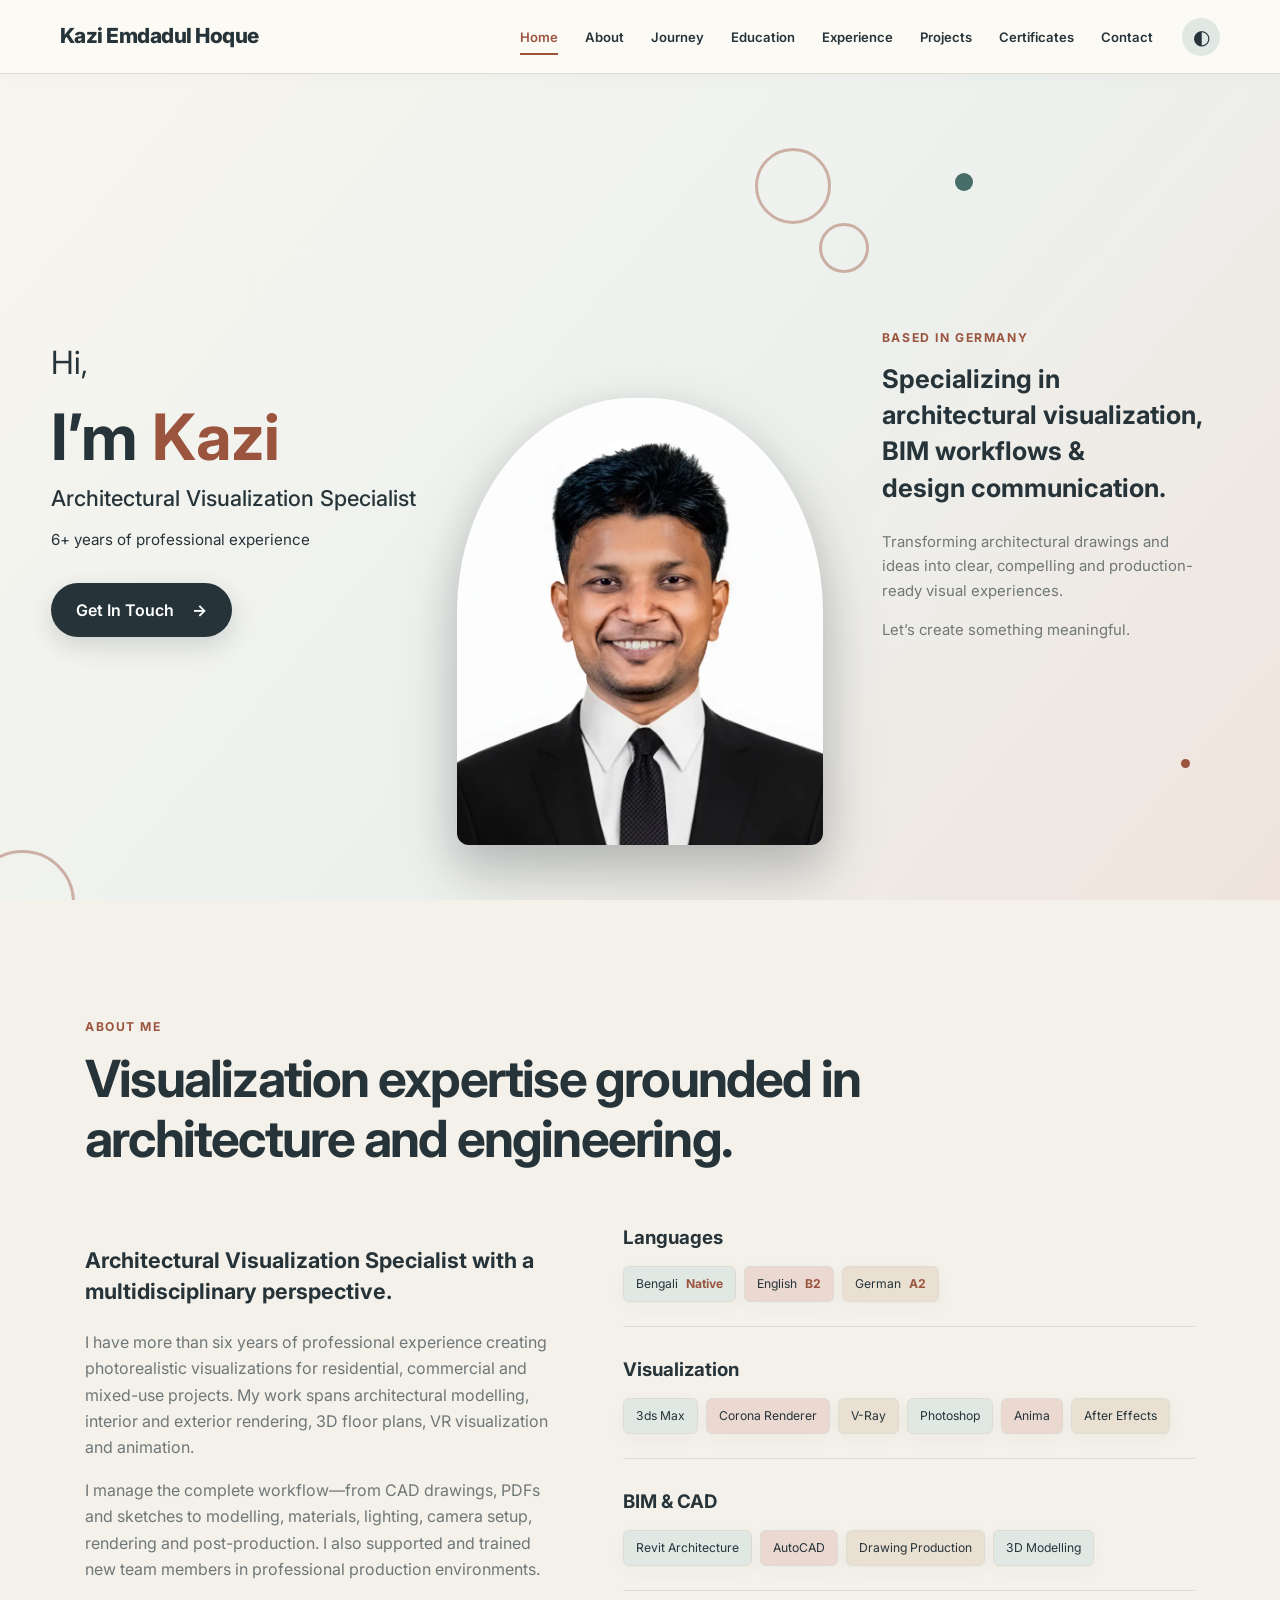
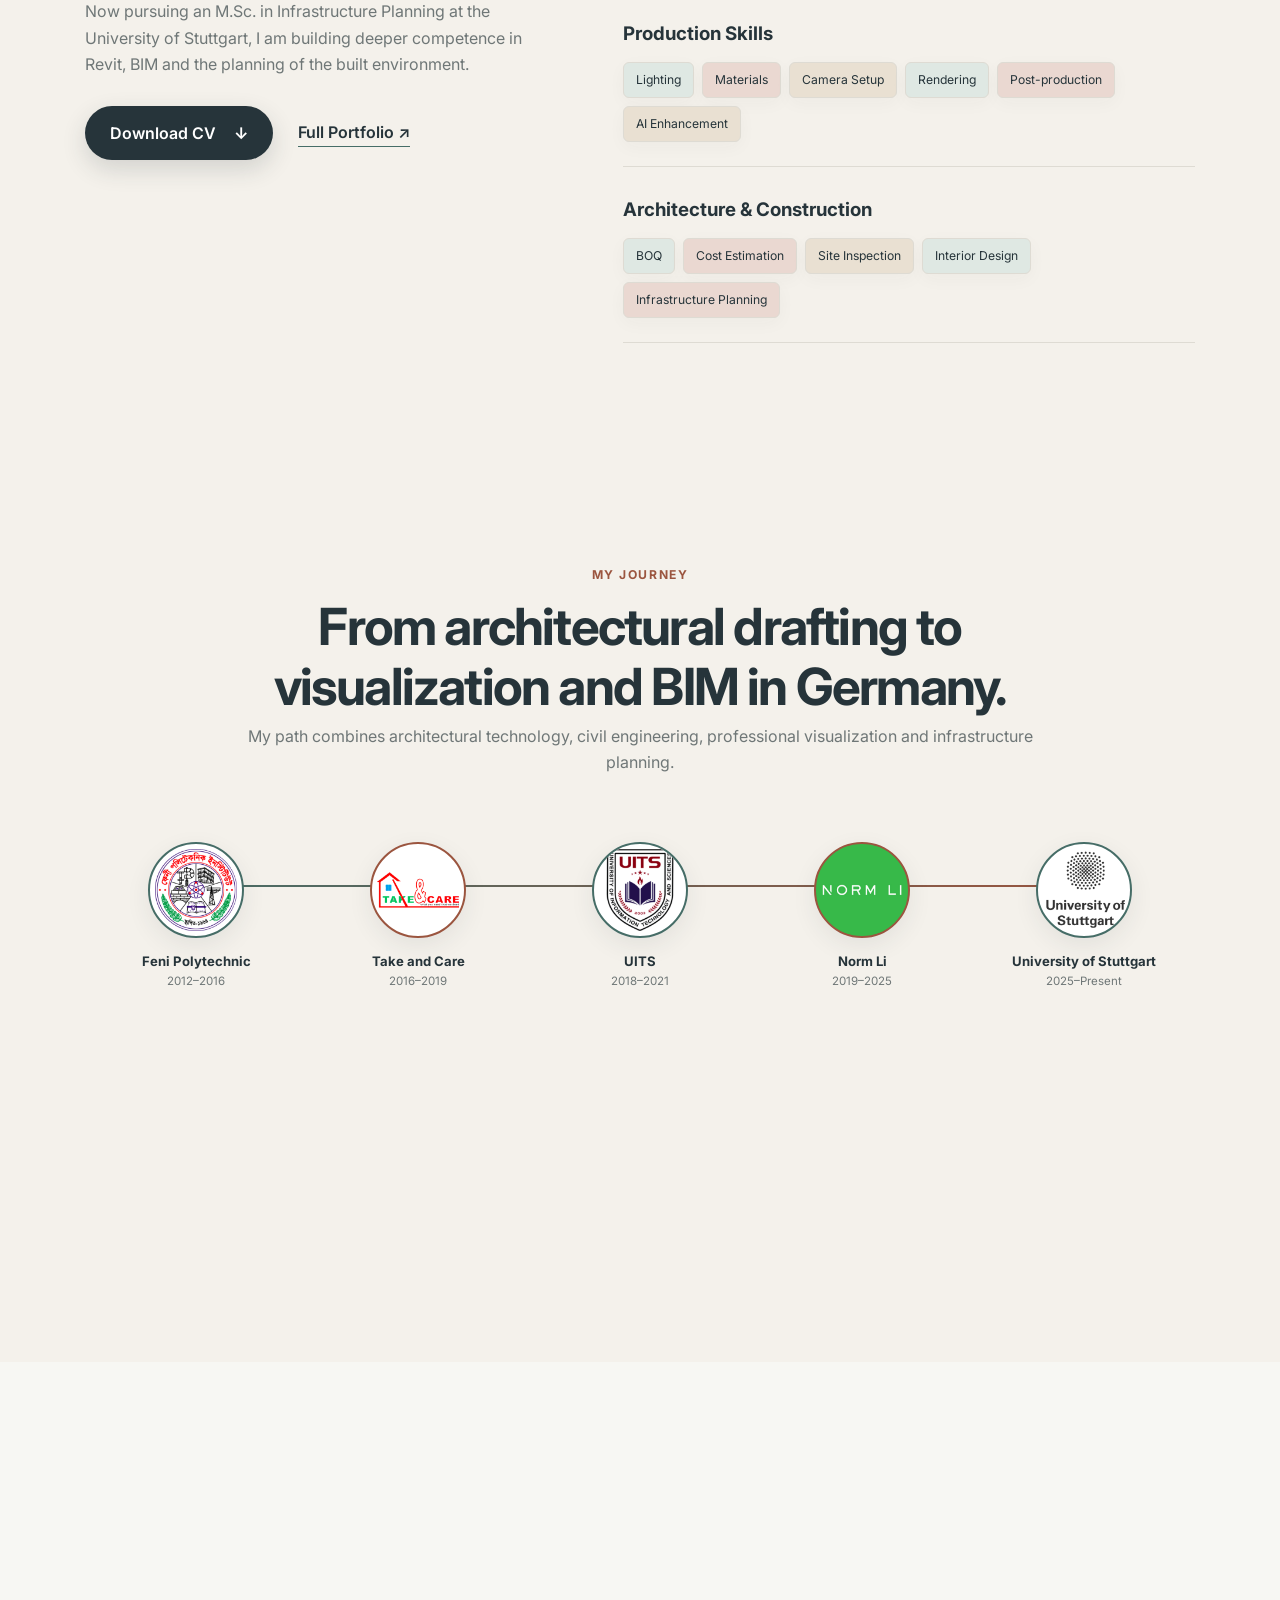
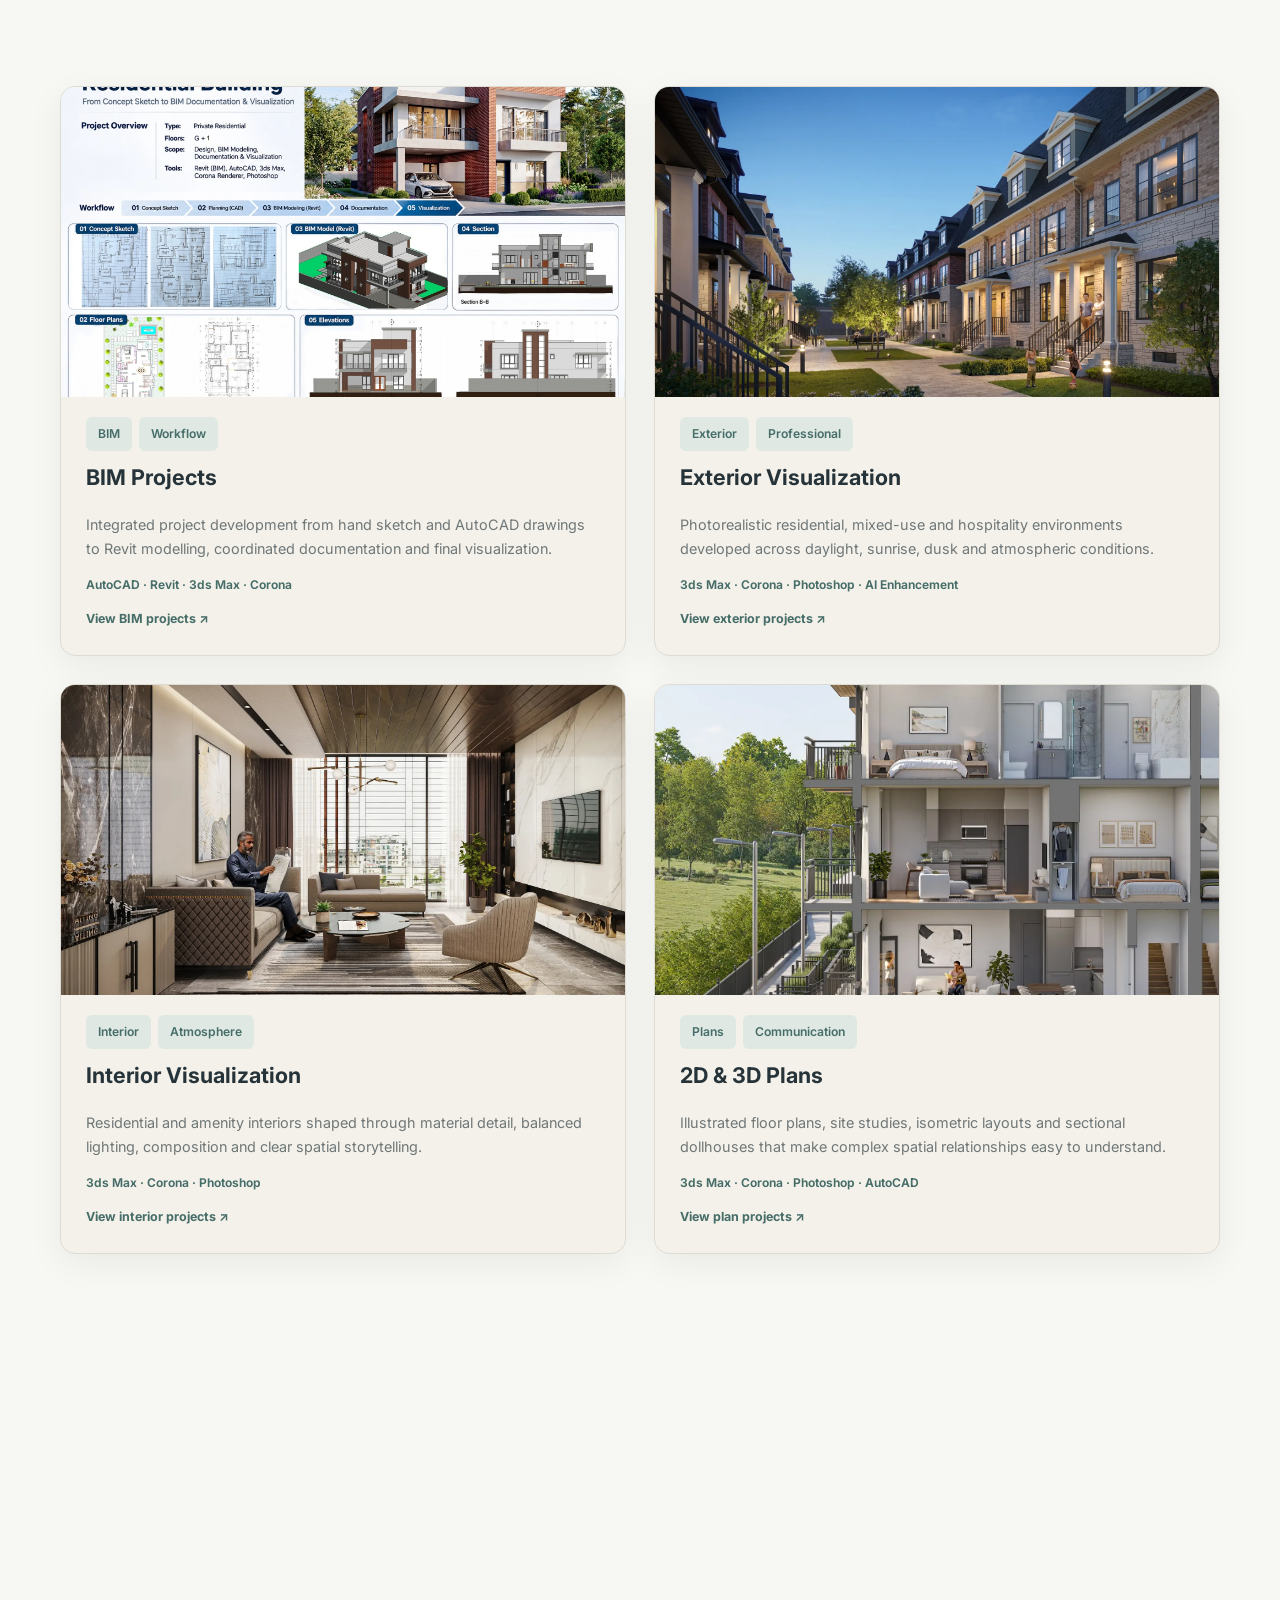
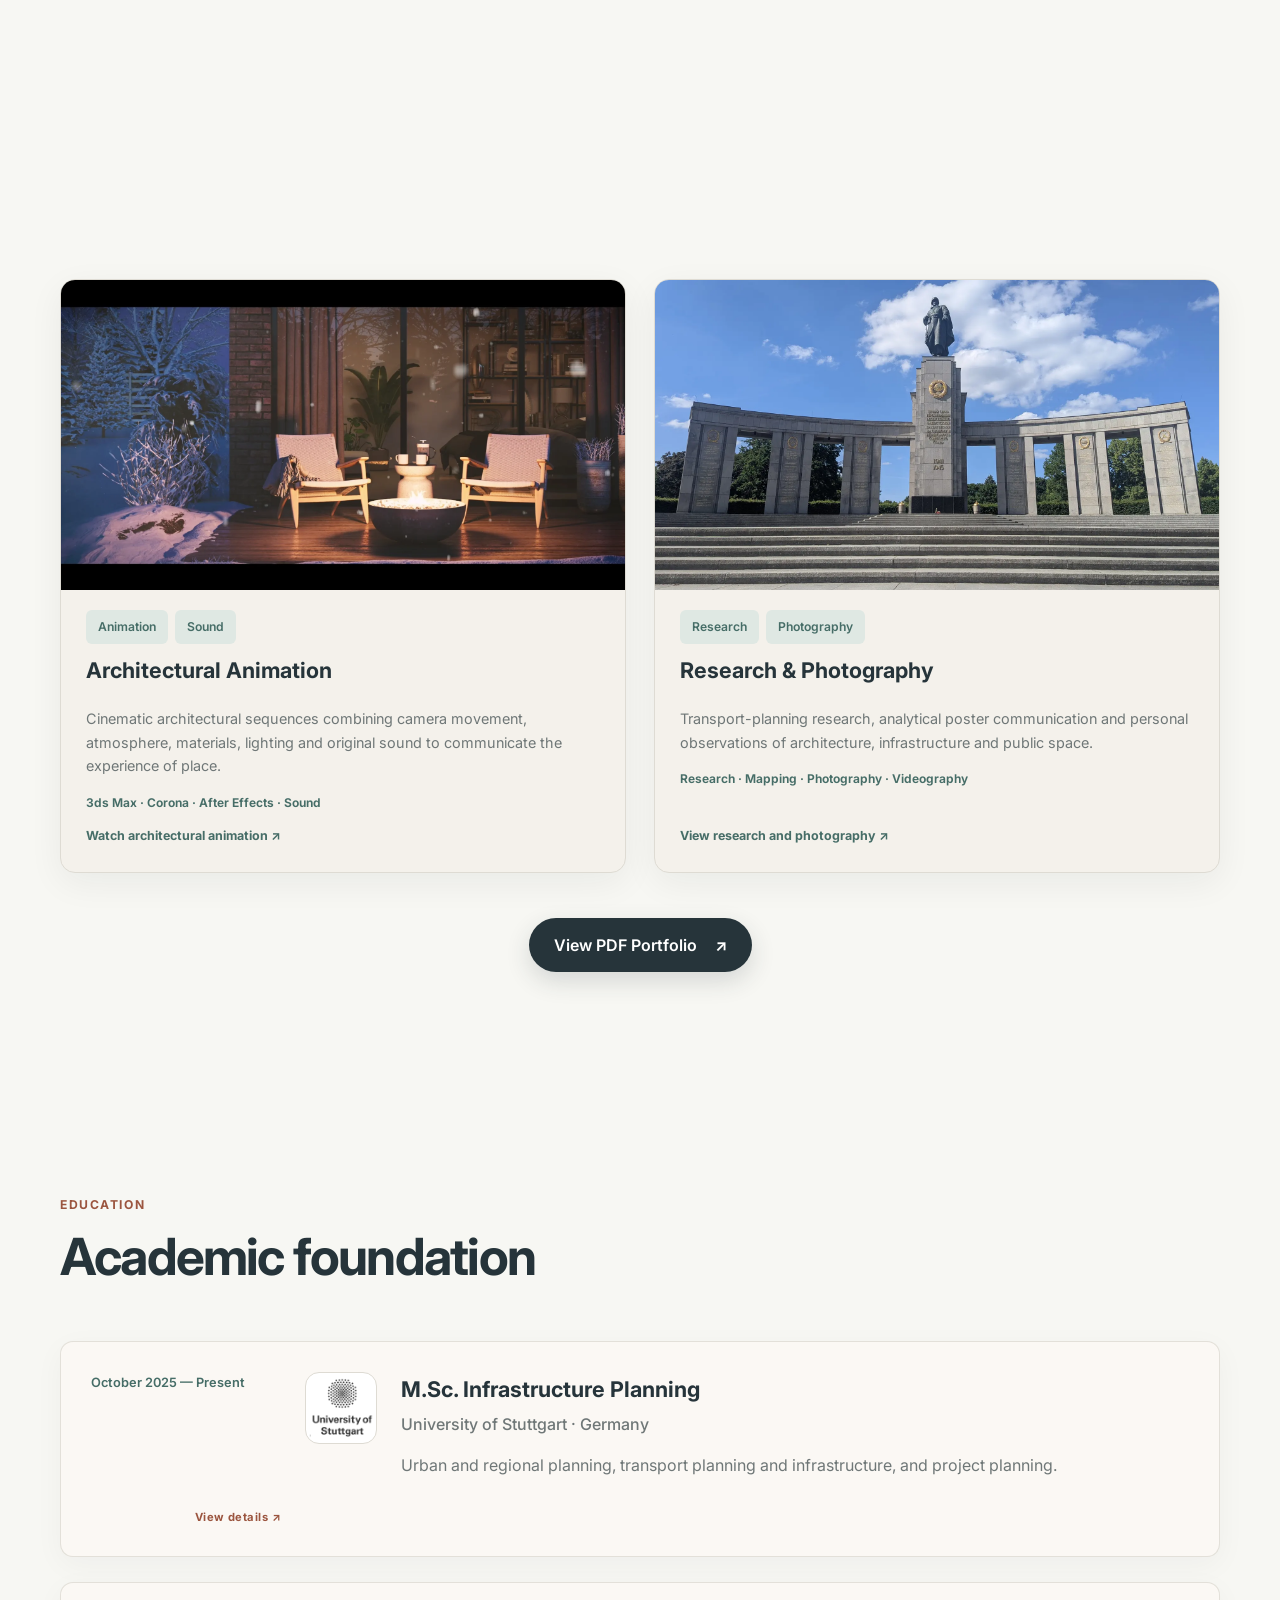
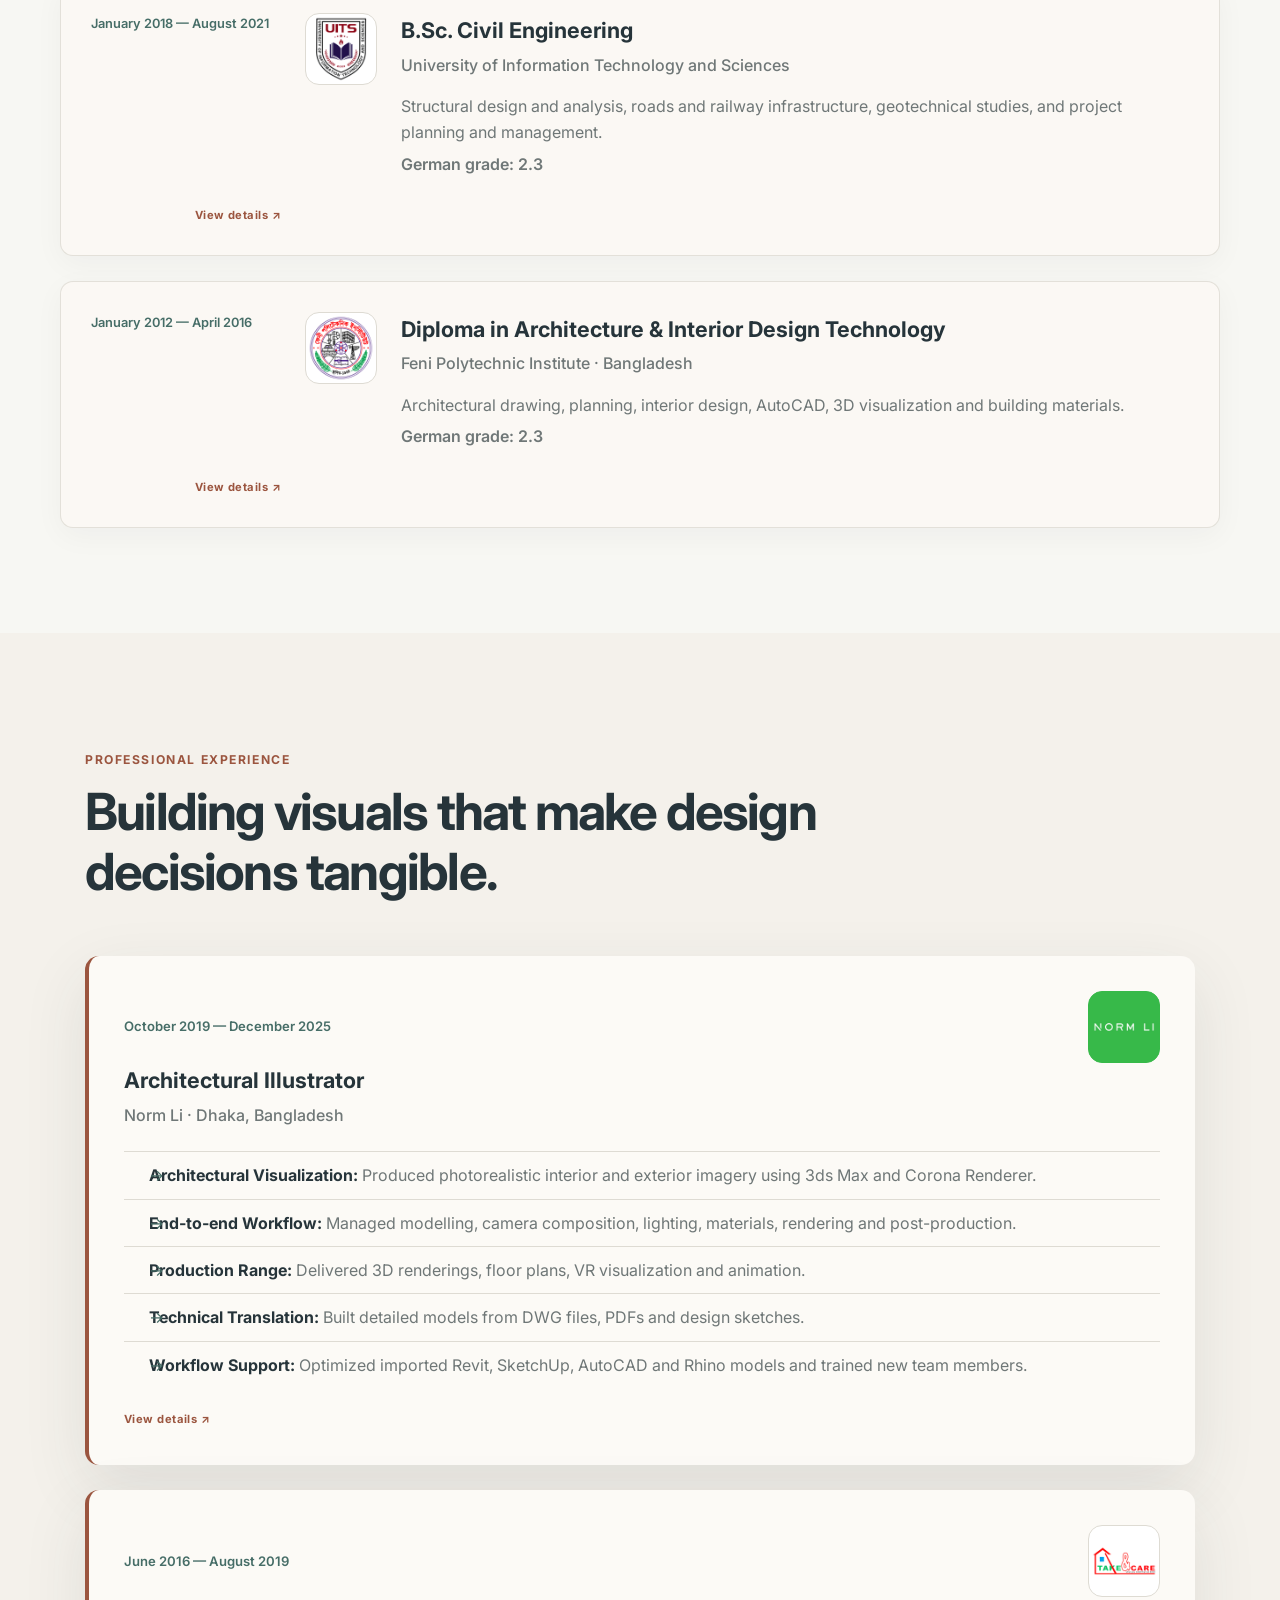
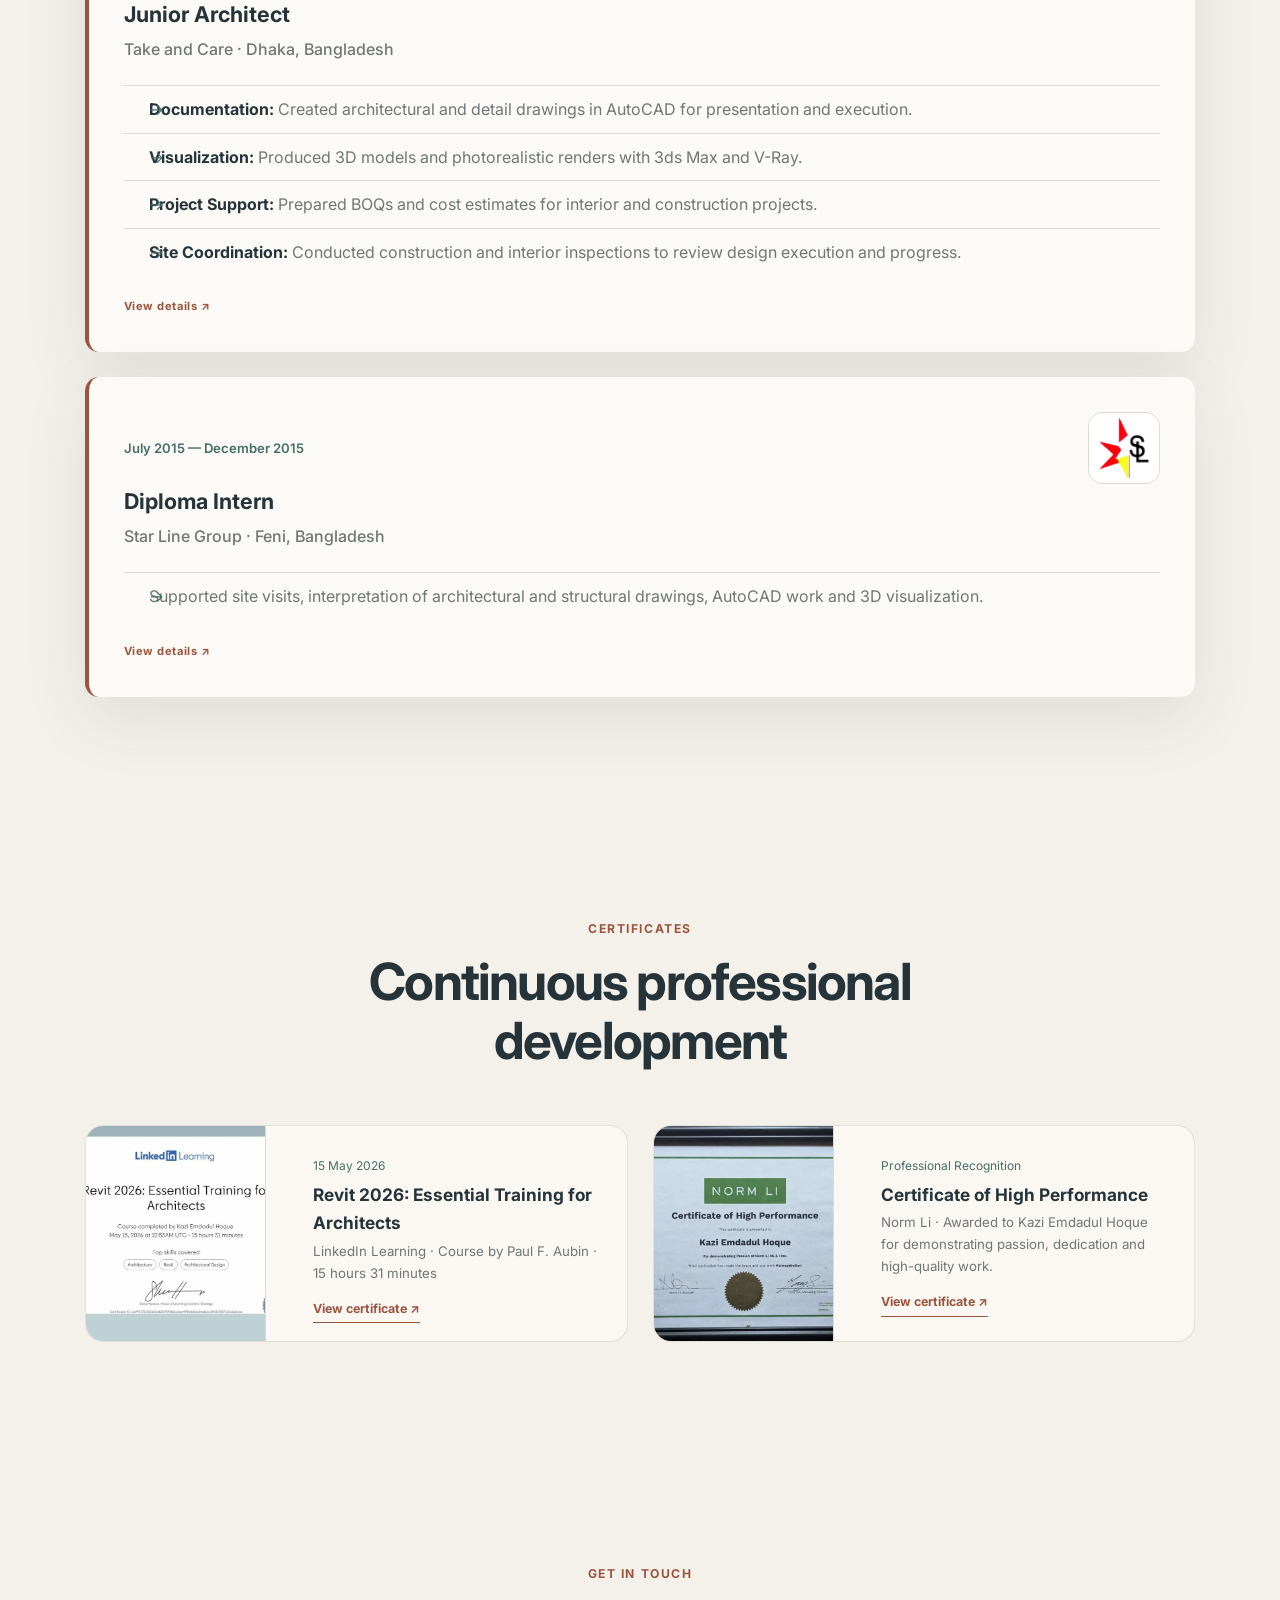
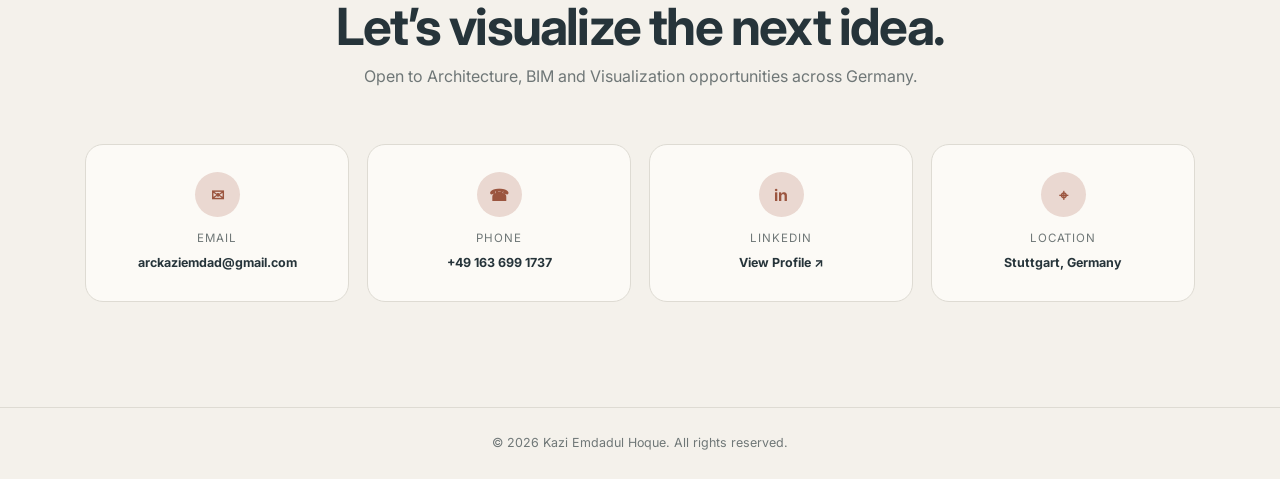
==== commit dee2d1bf: "Update BIM homepage cover image" ====
--- a/index.html
+++ b/index.html
@@ -52,7 +52,7 @@
     <section class="section alt portfolio-directory" id="projects">
       <div class="section-head center reveal"><p>PORTFOLIO</p><h2>Professional and self-directed work</h2><span>Eight focused collections spanning BIM, visualization, spatial communication, animation, research and photography. Select any section to explore its projects in detail.</span></div>
       <div class="project-grid collection-card-grid">
-        <a class="collection-project-card reveal" href="work.html?category=bim"><img src="assets/portfolio-media/residential-duplex/preview/01-final-visualization.webp" alt="Residential duplex BIM workflow" loading="lazy"><div class="tags"><span>BIM</span><span>Workflow</span></div><h3>BIM Projects</h3><p>Integrated project development from hand sketch and AutoCAD drawings to Revit modelling, coordinated documentation and final visualization.</p><div class="tools">AutoCAD · Revit · 3ds Max · Corona</div><b>View BIM projects ↗</b></a>
+        <a class="collection-project-card reveal" href="work.html?category=bim"><img src="assets/portfolio-media/residential-duplex/preview/01-bim-cover.webp" alt="Residential duplex BIM workflow" loading="lazy"><div class="tags"><span>BIM</span><span>Workflow</span></div><h3>BIM Projects</h3><p>Integrated project development from hand sketch and AutoCAD drawings to Revit modelling, coordinated documentation and final visualization.</p><div class="tools">AutoCAD · Revit · 3ds Max · Corona</div><b>View BIM projects ↗</b></a>
         <a class="collection-project-card reveal" href="work.html?category=exterior"><img src="assets/portfolio-media/glen-homes-dusk/preview/01-glen-homes.webp" alt="Residential exterior visualization" loading="lazy"><div class="tags"><span>Exterior</span><span>Professional</span></div><h3>Exterior Visualization</h3><p>Photorealistic residential, mixed-use and hospitality environments developed across daylight, sunrise, dusk and atmospheric conditions.</p><div class="tools">3ds Max · Corona · Photoshop · AI Enhancement</div><b>View exterior projects ↗</b></a>
         <a class="collection-project-card reveal" href="work.html?category=interior"><img src="assets/portfolio-media/lake-view-residence/preview/01-formal-living.webp" alt="Contemporary residential interior visualization" loading="lazy"><div class="tags"><span>Interior</span><span>Atmosphere</span></div><h3>Interior Visualization</h3><p>Residential and amenity interiors shaped through material detail, balanced lighting, composition and clear spatial storytelling.</p><div class="tools">3ds Max · Corona · Photoshop</div><b>View interior projects ↗</b></a>
         <a class="collection-project-card reveal" href="work.html?category=plans"><img src="assets/portfolio-media/dollhouse-visualization/preview/01-dollhouse.webp" alt="Sectional architectural dollhouse visualization" loading="lazy"><div class="tags"><span>Plans</span><span>Communication</span></div><h3>2D & 3D Plans</h3><p>Illustrated floor plans, site studies, isometric layouts and sectional dollhouses that make complex spatial relationships easy to understand.</p><div class="tools">3ds Max · Corona · Photoshop · AutoCAD</div><b>View plan projects ↗</b></a>
--- a/assets/refinements.css
+++ b/assets/refinements.css
@@ -59,6 +59,12 @@
 .journey-line > a:hover { background: var(--surface); transform: translateY(-5px); box-shadow: var(--shadow); }
 .journey-line > a i { width: 49px; height: 49px; display: grid; place-items: center; background: var(--surface); border: 3px solid var(--accent); border-radius: 50%; font-style: normal; font-weight: 700; color: var(--accent); margin: 0 auto 16px; position: relative; }
 .journey-line > a:nth-child(even) i { border-color: var(--accent2); color: var(--accent2); }
+.journey-line::before { top: 39px; }
+.journey-line > a .journey-logo { width: 96px; height: 96px; display: grid; place-items: center; margin: -9px auto 13px; padding: 2px; position: relative; border: 2px solid var(--accent); border-radius: 50%; background: #fff; box-shadow: 0 8px 24px rgba(38,52,58,.08); overflow: hidden; }
+.journey-line > a:nth-child(even) .journey-logo { border-color: var(--accent2); }
+.journey-line > a .journey-logo img { width: 100%; height: 100%; object-fit: contain; }
+.journey-line > a .journey-logo--norm { padding: 2px; background: #37b949; border-color: #37b949; }
+.journey-line > a .journey-logo--norm img { object-fit: contain; }
 .journey-line > a strong, .journey-line > a span, .journey-line > a small { display: block; }
 .journey-line > a strong { font-size: .82rem; }
 .journey-line > a span { font-size: .72rem; color: var(--muted); }
@@ -66,6 +72,9 @@
 .journey-line > a:hover small { opacity: 1; }
 .journey-card { border: 1px solid rgba(111,143,135,.16); }
 .logo-tile { background: linear-gradient(135deg, var(--accent), #54746d); border-radius: 14px; }
+.logo-tile.logo-image { width: 72px; height: 72px; min-width: 72px; padding: 2px; overflow: hidden; background: #fff; border: 1px solid var(--line); }
+.logo-tile.logo-image img { width: 100%; height: 100%; object-fit: contain; }
+.logo-tile.logo-image--norm { padding: 2px; background: #37b949; border-color: #37b949; }
 
 .info-card, .experience-card, .project-card, .certificate { cursor: pointer; outline: none; border-color: color-mix(in srgb, var(--line) 80%, transparent); }
 .info-card, .project-card, .certificate { background: color-mix(in srgb, var(--surface) 94%, var(--soft-sand)); }
@@ -105,12 +114,17 @@
 .dialog-close:hover { background: var(--accent2); color: white; }
 
 @media (max-width: 950px) {
-  .journey-line > a { text-align: left; display: grid; grid-template-columns: 55px 1fr; align-items: center; }
+  .journey-line::before { left: 53px; top: 0; }
+  .journey-line > a { text-align: left; display: grid; grid-template-columns: 110px 1fr; align-items: center; }
   .journey-line > a i { grid-row: 1 / 4; margin: 0; }
   .journey-line > a span, .journey-line > a small { grid-column: 2; }
+  .journey-line > a .journey-logo { grid-column: 1 !important; grid-row: 1 / 4; width: 96px; height: 96px; margin: 0 auto !important; }
   .journey-line > a small { opacity: 1; }
   .topbar nav a { padding: 4px 0; }
   .dialog-content { padding: 35px 24px; }
   .certificate { grid-template-columns: 1fr; }
   .certificate-preview { height: 240px; border-right: 0; border-bottom: 1px solid var(--line); }
 }
+.project-card-link .project-cover-link{display:block;margin:-1px -1px 0;text-decoration:none}.project-card-link .case-link{display:inline-flex;align-items:center;gap:.35rem;margin-top:1rem;color:var(--accent);font-weight:800;text-decoration:none}.project-card-link .case-link:hover{text-decoration:underline}.project-card-link .case-link b{transition:transform .2s}.project-card-link .case-link:hover b{transform:translate(2px,-2px)}
+.portfolio-directory{overflow:hidden}.category-grid{display:grid;grid-template-columns:repeat(2,minmax(0,1fr));gap:1.25rem;max-width:1280px;margin:0 auto}.category-card{position:relative;display:grid;grid-template-columns:minmax(210px,.9fr) 1.1fr;min-height:315px;overflow:hidden;border:1px solid #c8dbe4;border-radius:26px;background:#f9fcfd;color:#183246;text-decoration:none;box-shadow:0 12px 34px rgba(34,72,91,.07);transition:transform .25s,box-shadow .25s,border-color .25s}.category-card:hover{transform:translateY(-6px);border-color:#77a9bd;box-shadow:0 24px 48px rgba(34,72,91,.14)}.category-number{position:absolute;z-index:2;top:1rem;left:1rem;display:grid;place-items:center;width:42px;height:42px;border-radius:50%;background:rgba(248,252,253,.9);color:#23647d;font-size:.75rem;font-weight:800;backdrop-filter:blur(8px)}.category-image{min-height:315px;overflow:hidden;background:#dfeef4}.category-image img{width:100%;height:100%;object-fit:cover;transition:transform .5s}.category-card:hover .category-image img{transform:scale(1.035)}.category-card>div:last-child{display:flex;flex-direction:column;justify-content:center;padding:2rem}.category-card p{margin:0 0 .8rem;color:#3f7f97;font-size:.68rem;font-weight:800;letter-spacing:.14em}.category-card h3{margin:0 0 .8rem;font-size:clamp(1.4rem,2vw,2rem);line-height:1.08;letter-spacing:-.035em}.category-card>div:last-child>span{color:#607987;line-height:1.6}.category-card b{margin-top:1.5rem;color:#2b718c;font-size:.82rem}.dark .category-card{background:#142d3a;color:#edf7fa;border-color:#335363}.dark .category-card>div:last-child>span{color:#b9cdd6}@media(max-width:980px){.category-grid{grid-template-columns:1fr}.category-card{grid-template-columns:minmax(180px,.75fr) 1.25fr}}@media(max-width:620px){.category-card{grid-template-columns:1fr}.category-image{min-height:230px;height:230px}.category-card>div:last-child{padding:1.5rem}.category-card{min-height:0}}
+.collection-card-grid{align-items:stretch}.collection-project-card{display:flex;flex-direction:column;overflow:hidden;border:1px solid var(--line);border-radius:15px;background:var(--bg);color:var(--text);box-shadow:0 10px 35px rgba(20,35,40,.06);padding-bottom:25px;text-decoration:none;transition:transform .3s,box-shadow .3s,border-color .3s}.collection-project-card:hover{transform:translateY(-5px);border-color:color-mix(in srgb,var(--accent) 55%,var(--line));box-shadow:var(--shadow)}.collection-project-card>img{width:100%;height:310px;object-fit:cover;transition:transform .45s}.collection-project-card:hover>img{transform:scale(1.018)}.collection-project-card h3,.collection-project-card p,.collection-project-card .tools,.collection-project-card .tags,.collection-project-card>b{margin-left:25px;margin-right:25px}.collection-project-card h3{margin-top:12px;margin-bottom:8px;font-size:1.35rem;line-height:1.3}.collection-project-card p{color:var(--muted);font-size:.9rem}.collection-project-card .tools{color:var(--accent);font-size:.75rem;font-weight:650}.collection-project-card>b{display:inline-flex;margin-top:auto;padding-top:14px;color:var(--accent);font-size:.78rem}.collection-project-card .tags{margin-top:20px}.dark .collection-project-card{background:var(--bg)}@media(max-width:620px){.collection-project-card>img{height:230px}}
